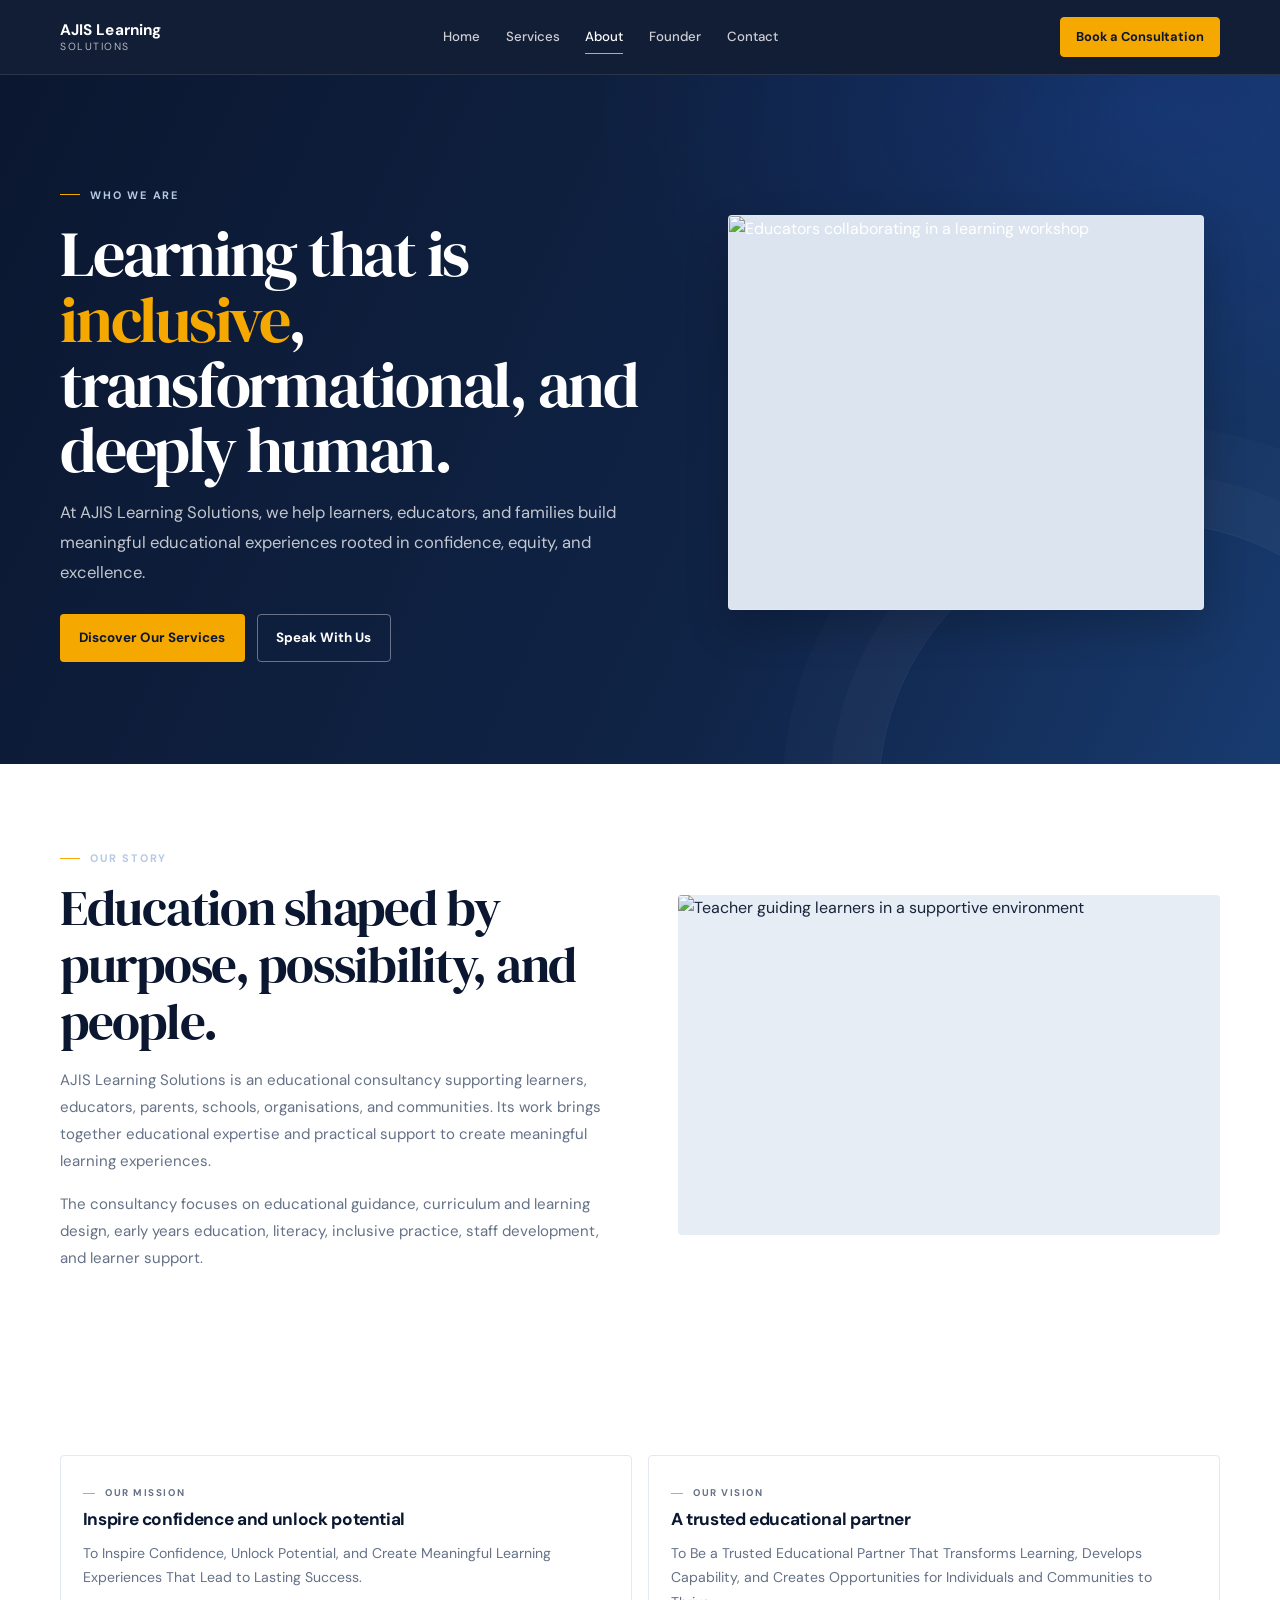
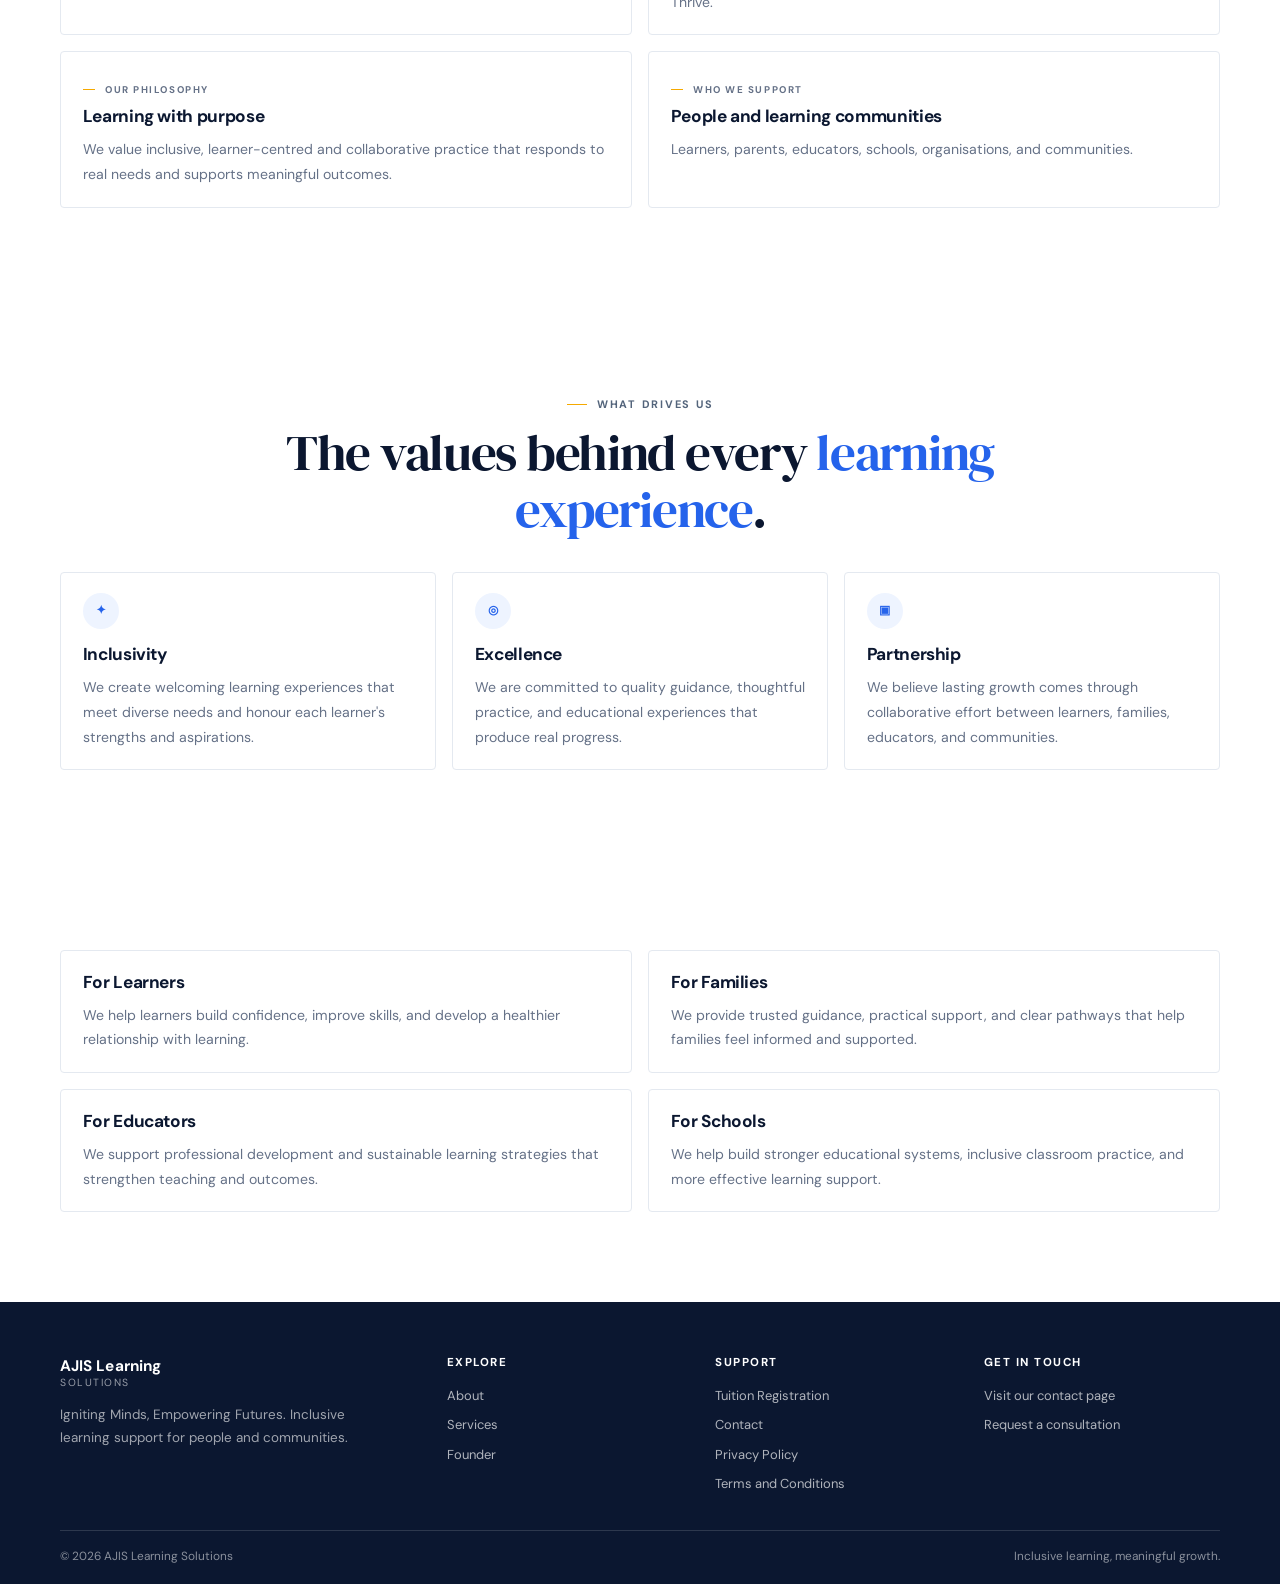
==== about.html @ cdd660d2 "Add redesigned AJIS Learning Solutions website" ====
<!DOCTYPE html>
<html lang="en">
  <head>
    <meta charset="UTF-8" />
    <meta name="viewport" content="width=device-width, initial-scale=1.0" />
    <meta name="description" content="Learn about AJIS Learning Solutions and our mission to empower learners, educators, and communities through inclusive education." />
    <title>About | AJIS Learning Solutions</title>
    <link rel="preconnect" href="https://fonts.googleapis.com" />
    <link rel="preconnect" href="https://fonts.gstatic.com" crossorigin />
    <link href="https://fonts.googleapis.com/css2?family=DM+Sans:wght@400;500;600;700;800&family=DM+Serif+Display&display=swap" rel="stylesheet" />
    <link rel="stylesheet" href="styles.css" />
  </head>
  <body class="about-page">
    <a class="skip-link" href="#main-content">Skip to content</a>
    <header class="site-header">
      <div class="container navbar">
        <a href="index.html" class="brand" aria-label="AJIS Learning Solutions home">
          <span class="brand-text">
            <strong>AJIS Learning</strong>
            <span>Solutions</span>
          </span>
        </a>

        <nav class="main-nav" aria-label="Main navigation">
          <a href="index.html">Home</a>
          <a href="services.html">Services</a>
          <a href="about.html">About</a>
          <a href="founder.html">Founder</a>
          <a href="contact.html">Contact</a>
        </nav>

        <a class="nav-cta" href="index.html#consultation">Book a Consultation</a>
        <button class="nav-toggle" aria-label="Toggle navigation" aria-expanded="false">☰</button>
      </div>
    </header>

    <main class="page-shell" id="main-content">
      <section class="page-hero">
        <div class="container">
          <div class="hero-content reveal">
            <span class="eyebrow">Who we are</span>
            <h1>Learning that is <span class="highlight">inclusive</span>, transformational, and deeply human.</h1>
            <p class="hero-copy">
              At AJIS Learning Solutions, we help learners, educators, and families build meaningful educational experiences rooted in confidence, equity, and excellence.
            </p>
            <div class="btn-row">
              <a href="services.html" class="btn btn-primary">Discover Our Services</a>
              <a href="contact.html" class="btn btn-secondary">Speak With Us</a>
            </div>
          </div>

          <div class="hero-visual reveal" aria-label="AJIS Learning Solutions about image">
            <div class="hero-card large">
              <img src="https://images.unsplash.com/photo-1522202176988-66273c2fd55f?auto=format&fit=crop&w=1000&q=80" alt="Educators collaborating in a learning workshop" />
            </div>
            <div class="hero-card small-top">
              <img src="https://images.unsplash.com/photo-1544717305-2782549b5136?auto=format&fit=crop&w=700&q=80" alt="Learner reading and learning" />
            </div>
            <div class="hero-card small-bottom">
              <img src="https://images.unsplash.com/photo-1513258496099-48168024aec0?auto=format&fit=crop&w=700&q=80" alt="Teacher supporting a student" />
            </div>
          </div>
        </div>
      </section>

      <section class="content-section">
        <div class="container grid-2 reveal">
          <div class="section-text">
            <span class="eyebrow">Our story</span>
            <h2>Education shaped by purpose, possibility, and people.</h2>
            <p>
              AJIS Learning Solutions is an educational consultancy supporting learners, educators, parents, schools, organisations, and communities. Its work brings together educational expertise and practical support to create meaningful learning experiences.
            </p>
            <p>
              The consultancy focuses on educational guidance, curriculum and learning design, early years education, literacy, inclusive practice, staff development, and learner support.
            </p>
          </div>

          <div class="image-panel">
            <img src="https://images.unsplash.com/photo-1503676260728-1c00da094a0b?auto=format&fit=crop&w=1200&q=80" alt="Teacher guiding learners in a supportive environment" />
          </div>
        </div>
      </section>

      <section>
        <div class="container">
          <div class="two-column-grid reveal">
            <article class="info-card">
              <span class="eyebrow">Our mission</span>
              <h3>Inspire confidence and unlock potential</h3>
              <p>To Inspire Confidence, Unlock Potential, and Create Meaningful Learning Experiences That Lead to Lasting Success.</p>
            </article>
            <article class="info-card">
              <span class="eyebrow">Our vision</span>
              <h3>A trusted educational partner</h3>
              <p>To Be a Trusted Educational Partner That Transforms Learning, Develops Capability, and Creates Opportunities for Individuals and Communities to Thrive.</p>
            </article>
            <article class="info-card">
              <span class="eyebrow">Our philosophy</span>
              <h3>Learning with purpose</h3>
              <p>We value inclusive, learner-centred and collaborative practice that responds to real needs and supports meaningful outcomes.</p>
            </article>
            <article class="info-card">
              <span class="eyebrow">Who we support</span>
              <h3>People and learning communities</h3>
              <p>Learners, parents, educators, schools, organisations, and communities.</p>
            </article>
          </div>
        </div>
      </section>

      <section>
        <div class="container">
          <div class="section-heading reveal">
            <span class="eyebrow">What drives us</span>
            <h2>The values behind every <span class="highlight">learning experience</span>.</h2>
          </div>

          <div class="feature-grid reveal">
            <article class="feature-card">
              <div class="feature-icon">✦</div>
              <h3>Inclusivity</h3>
              <p>We create welcoming learning experiences that meet diverse needs and honour each learner's strengths and aspirations.</p>
            </article>
            <article class="feature-card">
              <div class="feature-icon">◎</div>
              <h3>Excellence</h3>
              <p>We are committed to quality guidance, thoughtful practice, and educational experiences that produce real progress.</p>
            </article>
            <article class="feature-card">
              <div class="feature-icon">▣</div>
              <h3>Partnership</h3>
              <p>We believe lasting growth comes through collaborative effort between learners, families, educators, and communities.</p>
            </article>
          </div>
        </div>
      </section>

      <section>
        <div class="container">
          <div class="two-column-grid reveal">
            <article class="info-card">
              <h3>For Learners</h3>
              <p>We help learners build confidence, improve skills, and develop a healthier relationship with learning.</p>
            </article>
            <article class="info-card">
              <h3>For Families</h3>
              <p>We provide trusted guidance, practical support, and clear pathways that help families feel informed and supported.</p>
            </article>
            <article class="info-card">
              <h3>For Educators</h3>
              <p>We support professional development and sustainable learning strategies that strengthen teaching and outcomes.</p>
            </article>
            <article class="info-card">
              <h3>For Schools</h3>
              <p>We help build stronger educational systems, inclusive classroom practice, and more effective learning support.</p>
            </article>
          </div>
        </div>
      </section>
    </main>

    <footer class="site-footer">
      <div class="container">
        <div class="footer-grid">
          <div>
            <div class="brand footer-brand" aria-label="AJIS Learning Solutions brand">
              <span class="brand-text">
                <strong>AJIS Learning</strong>
                <span>Solutions</span>
              </span>
            </div>
            <p class="footer-description">Igniting Minds, Empowering Futures. Inclusive learning support for people and communities.</p>
          </div>
          <div>
            <h4>Explore</h4>
            <ul>
              <li><a href="about.html">About</a></li>
              <li><a href="services.html">Services</a></li>
              <li><a href="founder.html">Founder</a></li>
            </ul>
          </div>
          <div>
            <h4>Support</h4>
            <ul>
              <li><a href="tuition-registration.html">Tuition Registration</a></li>
              <li><a href="contact.html">Contact</a></li>
              <li><a href="privacy.html">Privacy Policy</a></li>
              <li><a href="terms.html">Terms and Conditions</a></li>
            </ul>
          </div>
          <div><h4>Get in Touch</h4><ul><li><a href="contact.html">Visit our contact page</a></li><li><a href="index.html#consultation">Request a consultation</a></li></ul></div>
        </div>
        <div class="footer-meta">
          <span>© <span id="current-year"></span> AJIS Learning Solutions</span>
          <span>Inclusive learning, meaningful growth.</span>
        </div>
      </div>
    </footer>

    <script src="script.js"></script>
  </body>
</html>
---- styles.css ----
:root {
  color-scheme: light;
  --navy: #0b1730;
  --navy-soft: #14294b;
  --blue: #2563eb;
  --gold: #f5a900;
  --paper: #ffffff;
  --mist: #f5f7fa;
  --pale-blue: #eef4ff;
  --ink: #17243a;
  --muted: #657187;
  --line: #e4e9f0;
  --container: 1160px;
  --gutter: clamp(1.25rem, 4vw, 2.5rem);
  --body-font: "DM Sans", "Segoe UI", sans-serif;
  --display-font: "DM Serif Display", Georgia, serif;
  --shadow: 0 22px 60px rgba(4, 17, 40, 0.16);
}

* {
  box-sizing: border-box;
}

html {
  scroll-behavior: smooth;
  scroll-padding-top: 5.5rem;
}

body {
  min-width: 320px;
  margin: 0;
  color: var(--ink);
  background: var(--paper);
  font-family: var(--body-font);
  font-size: 16px;
  line-height: 1.65;
  -webkit-font-smoothing: antialiased;
  overflow-x: hidden;
}

body,
button,
input,
select,
textarea {
  font-family: var(--body-font);
}

img {
  display: block;
  max-width: 100%;
}

a {
  color: inherit;
  text-decoration: none;
}

button,
input,
select,
textarea {
  font: inherit;
}

button {
  color: inherit;
}

.container {
  width: min(var(--container), calc(100% - var(--gutter) * 2));
  margin-inline: auto;
}

.skip-link {
  position: fixed;
  z-index: 100;
  top: 0.75rem;
  left: 0.75rem;
  padding: 0.7rem 1rem;
  transform: translateY(-160%);
  border-radius: 0.35rem;
  background: var(--gold);
  color: var(--navy);
  font-weight: 700;
}

.skip-link:focus {
  transform: translateY(0);
}

.site-header {
  position: sticky;
  z-index: 30;
  top: 0;
  border-bottom: 1px solid rgba(255, 255, 255, 0.1);
  background: rgba(11, 23, 48, 0.97);
  color: var(--paper);
  backdrop-filter: blur(14px);
}

.navbar {
  display: flex;
  min-height: 74px;
  align-items: center;
  justify-content: space-between;
  gap: 1.5rem;
}

.brand {
  display: inline-flex;
  min-width: max-content;
  align-items: center;
  color: var(--paper);
}

.brand-text {
  display: grid;
  gap: 0.12rem;
  line-height: 1.1;
}

.brand-text strong {
  font-size: 0.96rem;
  font-weight: 700;
  letter-spacing: 0.005em;
}

.brand-text span {
  color: rgba(255, 255, 255, 0.68);
  font-size: 0.65rem;
  letter-spacing: 0.15em;
  text-transform: uppercase;
}

.main-nav {
  display: flex;
  align-items: center;
  gap: clamp(1rem, 2vw, 1.8rem);
}

.main-nav a {
  position: relative;
  padding-block: 0.55rem;
  color: rgba(255, 255, 255, 0.79);
  font-size: 0.83rem;
  font-weight: 500;
  white-space: nowrap;
  transition: color 160ms ease;
}

.main-nav a::after {
  position: absolute;
  right: 0;
  bottom: 0.15rem;
  left: 0;
  height: 1px;
  transform: scaleX(0);
  transform-origin: left;
  background: var(--gold);
  content: "";
  transition: transform 160ms ease;
}

.main-nav a:hover,
.main-nav a:focus-visible,
.main-nav a[aria-current="page"] {
  color: var(--paper);
}

.main-nav a:hover::after,
.main-nav a:focus-visible::after,
.main-nav a[aria-current="page"]::after {
  transform: scaleX(1);
}

.nav-cta {
  display: inline-flex;
  min-height: 40px;
  align-items: center;
  justify-content: center;
  padding: 0.55rem 0.95rem;
  border: 1px solid var(--gold);
  border-radius: 4px;
  background: var(--gold);
  color: var(--navy);
  font-size: 0.8rem;
  font-weight: 700;
  white-space: nowrap;
  transition: background 160ms ease, color 160ms ease;
}

.nav-cta:hover {
  background: transparent;
  color: var(--gold);
}

.nav-toggle {
  display: none;
  width: 42px;
  height: 42px;
  align-items: center;
  justify-content: center;
  border: 1px solid rgba(255, 255, 255, 0.26);
  border-radius: 4px;
  background: transparent;
  color: var(--paper);
  cursor: pointer;
  font-size: 1.35rem;
}

.page-shell {
  position: relative;
}

.page-hero {
  position: relative;
  overflow: hidden;
  padding: clamp(4rem, 8vw, 7rem) 0;
  background:
    radial-gradient(ellipse at calc(90% + var(--scroll-drift-x, 0px)) 5%, rgba(37, 99, 235, 0.2), transparent 34%),
    linear-gradient(115deg, var(--navy) 0%, #102447 62%, #183b70 100%);
  color: var(--paper);
}

.page-hero::after {
  position: absolute;
  right: -9rem;
  bottom: -19rem;
  width: 34rem;
  height: 34rem;
  border: 1px solid rgba(255, 255, 255, 0.07);
  border-radius: 50%;
  box-shadow: 0 0 0 3rem rgba(255, 255, 255, 0.018), 0 0 0 6rem rgba(255, 255, 255, 0.014);
  content: "";
  pointer-events: none;
}

.page-hero .container {
  position: relative;
  z-index: 1;
  display: grid;
  grid-template-columns: minmax(0, 1fr) minmax(0, 0.85fr);
  align-items: center;
  gap: clamp(2.5rem, 7vw, 6rem);
}

.hero-visual {
  position: relative;
  min-height: clamp(280px, 34vw, 410px);
}

.hero-card {
  position: absolute;
  inset: 0;
  overflow: hidden;
  border: 1px solid rgba(255, 255, 255, 0.14);
  border-radius: 4px;
  background: #dce4ef;
  box-shadow: 0 18px 44px rgba(0, 0, 0, 0.2);
}

.hero-card.large {
  inset: 0 1rem 0.9rem 0;
}

.hero-card.small-top,
.hero-card.small-bottom {
  display: none;
}

.hero-card img {
  width: 100%;
  height: 100%;
  object-fit: cover;
}

.eyebrow {
  display: inline-flex;
  align-items: center;
  gap: 0.65rem;
  color: #b7c8e3;
  font-size: 0.68rem;
  font-weight: 700;
  letter-spacing: 0.16em;
  line-height: 1.5;
  text-transform: uppercase;
}

.eyebrow::before {
  width: 20px;
  height: 1px;
  background: var(--gold);
  content: "";
}

.hero-content h1,
.page-hero h1 {
  max-width: 710px;
  margin: 1.1rem 0 1rem;
  font-family: var(--display-font);
  font-size: clamp(3rem, 5vw, 5rem);
  font-weight: 400;
  letter-spacing: -0.035em;
  line-height: 1.02;
}

.hero-content h1 .highlight,
.page-hero h1 .highlight {
  color: var(--gold);
}

.hero-copy {
  max-width: 570px;
  margin: 0;
  color: rgba(255, 255, 255, 0.75);
  font-size: clamp(0.96rem, 1.3vw, 1.08rem);
  line-height: 1.8;
}

.btn-row {
  display: flex;
  flex-wrap: wrap;
  align-items: center;
  gap: 0.75rem;
  margin-top: 1.6rem;
}

.btn {
  display: inline-flex;
  min-height: 48px;
  align-items: center;
  justify-content: center;
  gap: 0.5rem;
  padding: 0.72rem 1.15rem;
  border: 1px solid transparent;
  border-radius: 4px;
  cursor: pointer;
  font-size: 0.84rem;
  font-weight: 700;
  transition: transform 160ms ease, background 160ms ease, border-color 160ms ease;
}

.btn:hover {
  transform: translateY(-2px);
}

.btn-primary {
  background: var(--gold);
  color: var(--navy);
}

.btn-primary:hover {
  background: #ffc43c;
}

.btn-secondary {
  border-color: rgba(255, 255, 255, 0.38);
  background: transparent;
  color: var(--paper);
}

.btn-secondary:hover {
  border-color: var(--paper);
  background: rgba(255, 255, 255, 0.07);
}

.btn:focus-visible,
.nav-cta:focus-visible,
.nav-toggle:focus-visible,
.main-nav a:focus-visible,
.slider-btn:focus-visible,
.slider-dots button:focus-visible,
.text-link:focus-visible,
.service-link:focus-visible,
.field input:focus-visible,
.field textarea:focus-visible,
.field select:focus-visible {
  outline: 3px solid var(--gold);
  outline-offset: 3px;
}

.hero-benefits {
  display: grid;
  grid-template-columns: repeat(2, minmax(0, 1fr));
  gap: 0.55rem 1rem;
  margin: 1.4rem 0 0;
  padding: 0;
  list-style: none;
  color: rgba(255, 255, 255, 0.88);
  font-size: 0.82rem;
  font-weight: 500;
}

.hero-benefits li {
  display: flex;
  align-items: baseline;
  gap: 0.5rem;
}

.hero-benefits li::before {
  color: var(--gold);
  content: "✓";
  font-weight: 800;
}

.home-hero {
  min-height: 0;
  padding: clamp(3rem, 5.6vw, 5rem) 0;
}

.home-hero .container {
  grid-template-columns: minmax(0, 1.04fr) minmax(0, 0.96fr);
  gap: clamp(2rem, 4.8vw, 4.8rem);
}

.home-hero .hero-content h1 {
  font-family: var(--body-font);
  font-size: clamp(3.1rem, 5vw, 4.85rem);
  font-weight: 800;
  letter-spacing: -0.065em;
  line-height: 1.02;
}

.home-hero .hero-content h1 .highlight {
  color: var(--gold);
}

.home-hero .hero-copy {
  max-width: 540px;
  font-size: 0.98rem;
}

.home-hero .btn-secondary {
  border-color: rgba(255, 255, 255, 0.48);
}

.consultation-card {
  position: relative;
  z-index: 1;
  padding: clamp(1.35rem, 2.3vw, 1.9rem);
  border: 1px solid rgba(255, 255, 255, 0.6);
  border-radius: 8px;
  background: var(--paper);
  color: var(--ink);
  box-shadow: var(--shadow);
  scroll-margin-top: 6rem;
}

.consultation-heading {
  margin-bottom: 1.05rem;
}

.consultation-heading .eyebrow {
  color: #8d650d;
}

.consultation-heading h2 {
  margin: 0.4rem 0 0.25rem;
  color: var(--navy);
  font-size: 1.45rem;
  font-weight: 700;
  letter-spacing: -0.04em;
  line-height: 1.2;
}

.consultation-heading p {
  max-width: 440px;
  margin: 0;
  color: var(--muted);
  font-size: 0.8rem;
  line-height: 1.6;
}

.consultation-form .form-grid {
  gap: 0.7rem 0.8rem;
}

.consultation-form .field {
  gap: 0.25rem;
}

.consultation-form .field label {
  color: #34445c;
  font-size: 0.72rem;
}

.consultation-form .field input,
.consultation-form .field select,
.consultation-form .field textarea {
  min-height: 39px;
  padding: 0.48rem 0.62rem;
  border-radius: 3px;
  background: #fafbfd;
  font-size: 0.79rem;
}

.consultation-form .field textarea {
  min-height: 58px;
}

.consultation-submit {
  width: 100%;
  margin-top: 0.8rem;
}

.form-grid {
  display: grid;
  grid-template-columns: repeat(2, minmax(0, 1fr));
  gap: 0.9rem;
}

.field {
  display: grid;
  min-width: 0;
  gap: 0.4rem;
}

.field.full {
  grid-column: 1 / -1;
}

.field label {
  color: var(--navy);
  font-size: 0.82rem;
  font-weight: 600;
}

.field input,
.field textarea,
.field select {
  width: 100%;
  min-height: 44px;
  border: 1px solid #dce3ed;
  border-radius: 4px;
  background: #fbfcfe;
  color: var(--ink);
  font-size: 0.9rem;
}

.field input,
.field select {
  padding: 0.65rem 0.75rem;
}

.field textarea {
  min-height: 130px;
  padding: 0.7rem 0.75rem;
  resize: vertical;
}

.field input:focus,
.field textarea:focus,
.field select:focus {
  border-color: #7b9ac9;
  outline: 3px solid rgba(37, 99, 235, 0.1);
}

.form-note,
.form-feedback {
  margin: 0.7rem 0 0;
  font-size: 0.77rem;
  line-height: 1.5;
}

.form-note {
  color: var(--muted);
}

.form-feedback {
  padding: 0.7rem;
  border: 1px solid #e8bbb5;
  border-radius: 4px;
  background: #fff5f3;
  color: #8c2f20;
}

.form-feedback[hidden] {
  display: none;
}

.form-feedback[data-state="success"] {
  border-color: #a7ceb2;
  background: #f0faf3;
  color: #1d6035;
}

.form-feedback[data-state="pending"] {
  border-color: #b4c8e2;
  background: #f2f7ff;
  color: #294d7b;
}

form button:disabled {
  cursor: wait;
  opacity: 0.65;
}

.benefits-strip {
  padding: 1.55rem 0 1.35rem;
  border-bottom: 1px solid var(--line);
  background: var(--paper);
}

.benefits-strip .container > p {
  max-width: 780px;
  margin: 0 auto 1.15rem;
  color: #526075;
  font-size: 0.84rem;
  text-align: center;
}

.benefits-list {
  display: grid;
  grid-template-columns: repeat(4, minmax(0, 1fr));
  gap: 0.8rem;
}

.benefits-list span {
  display: flex;
  align-items: center;
  justify-content: center;
  gap: 0.5rem;
  color: var(--navy);
  font-size: 0.78rem;
  font-weight: 600;
  text-align: center;
}

.benefits-list span::before {
  width: 7px;
  height: 7px;
  flex: 0 0 auto;
  border-radius: 50%;
  background: var(--gold);
  content: "";
}

section {
  position: relative;
  padding: clamp(3.8rem, 7vw, 6.2rem) 0;
}

.home-hero + .benefits-strip + .hero-section {
  background: var(--mist);
}

.section-heading {
  max-width: 730px;
  margin: 0 auto 2.1rem;
  text-align: center;
}

.section-heading .eyebrow {
  margin-bottom: 0.7rem;
  color: #53647b;
}

.section-heading h2,
.grid-2 .section-text h2 {
  margin: 0;
  color: var(--navy);
  font-family: var(--display-font);
  font-size: clamp(2.2rem, 4vw, 3.35rem);
  font-weight: 400;
  letter-spacing: -0.025em;
  line-height: 1.12;
}

.section-heading h2 .highlight,
.grid-2 .section-text h2 .highlight {
  color: var(--blue);
}

.section-heading p {
  max-width: 630px;
  margin: 0.85rem auto 0;
  color: var(--muted);
  font-size: 0.94rem;
  line-height: 1.8;
}

.section-action {
  display: flex;
  justify-content: center;
  margin-top: 1.45rem;
}

.text-link,
.service-link {
  display: inline-flex;
  align-items: center;
  gap: 0.45rem;
  color: var(--blue);
  font-size: 0.86rem;
  font-weight: 700;
}

.text-link span,
.service-link span {
  transition: transform 160ms ease;
}

.text-link:hover span,
.service-link:hover span {
  transform: translateX(4px);
}

.services-wrap {
  background: var(--paper);
}

.homepage-services {
  display: grid;
  grid-template-columns: repeat(3, minmax(0, 1fr));
  gap: 1.35rem;
}

.service-card {
  padding: 1.35rem 1.4rem 1.5rem;
  border: 0;
  border-top: 1px solid #c8d2df;
  border-radius: 0;
  background: transparent;
  box-shadow: none;
  transition: border-color 180ms ease;
}

.service-card:hover {
  transform: none;
  border-color: var(--blue);
  box-shadow: none;
}

.service-number {
  display: block;
  margin-bottom: 0.8rem;
  color: #8d650d;
  font-size: 0.68rem;
  font-weight: 700;
  letter-spacing: 0.12em;
}

.service-card h3,
.feature-card h3,
.info-card h3,
.process-card h3,
.story-card h3,
.contact-card h3 {
  margin: 0 0 0.55rem;
  color: var(--navy);
  font-size: 1.08rem;
  font-weight: 700;
  letter-spacing: -0.02em;
  line-height: 1.35;
}

.service-card p,
.feature-card p,
.info-card p,
.process-card p,
.story-card p,
.contact-card p {
  margin: 0;
  color: var(--muted);
  font-size: 0.88rem;
  line-height: 1.75;
}

.service-card ul {
  display: grid;
  gap: 0.5rem;
  margin: 1rem 0 0;
  padding: 0;
  color: #43516a;
  font-size: 0.86rem;
  list-style: none;
}

.service-card li {
  position: relative;
  padding-left: 1rem;
}

.service-card li::before {
  position: absolute;
  top: 0.62em;
  left: 0;
  width: 5px;
  height: 5px;
  border-radius: 50%;
  background: var(--gold);
  content: "";
}

.service-link {
  margin-top: 1rem;
  font-size: 0.78rem;
}

.image-slider-wrap {
  background: var(--mist);
}

.slider-shell {
  position: relative;
  overflow: hidden;
  border-radius: 5px;
  background: #dce4ef;
  box-shadow: 0 16px 42px rgba(11, 23, 48, 0.1);
}

.slider {
  position: relative;
  min-height: clamp(330px, 45vw, 520px);
  isolation: isolate;
}

.slide {
  position: absolute;
  z-index: 0;
  inset: 0;
  visibility: hidden;
  opacity: 0;
  pointer-events: none;
  transition: opacity 550ms ease, visibility 0s linear 550ms;
}

.slide.active {
  z-index: 1;
  visibility: visible;
  opacity: 1;
  pointer-events: auto;
  transition: opacity 550ms ease;
}

.slide img {
  width: 100%;
  height: 100%;
  object-fit: cover;
  object-position: center 42%;
}

.slide-overlay {
  position: absolute;
  inset: 0;
  background: linear-gradient(90deg, rgba(11, 23, 48, 0.78), rgba(11, 23, 48, 0.27) 58%, rgba(11, 23, 48, 0.04));
}

.slide-content {
  position: absolute;
  z-index: 2;
  bottom: clamp(1.5rem, 5vw, 3.3rem);
  left: clamp(1.4rem, 5vw, 3.5rem);
  max-width: 570px;
  color: var(--paper);
}

.slide-content h3 {
  margin: 0 0 0.55rem;
  font-family: var(--display-font);
  font-size: clamp(1.8rem, 3.8vw, 3.1rem);
  font-weight: 400;
  line-height: 1.1;
}

.slide-content p {
  max-width: 470px;
  margin: 0;
  color: rgba(255, 255, 255, 0.83);
  font-size: 0.9rem;
  line-height: 1.7;
}

.slider-controls {
  position: absolute;
  z-index: 4;
  right: 1rem;
  bottom: 1rem;
  display: flex;
  gap: 0.45rem;
}

.slider-btn {
  display: grid;
  width: 40px;
  height: 40px;
  place-items: center;
  border: 1px solid rgba(255, 255, 255, 0.4);
  border-radius: 3px;
  background: rgba(11, 23, 48, 0.78);
  color: var(--paper);
  cursor: pointer;
  transition: background 160ms ease;
}

.slider-btn:hover {
  background: var(--blue);
}

.slider-dots {
  display: flex;
  justify-content: center;
  gap: 0.45rem;
  padding-top: 1.15rem;
}

.slider-dots button {
  width: 8px;
  height: 8px;
  padding: 0;
  border: 0;
  border-radius: 99px;
  background: #bdc7d4;
  cursor: pointer;
  transition: width 180ms ease, background 180ms ease;
}

.slider-dots button.active {
  width: 24px;
  background: var(--blue);
}

.approach-section {
  background: var(--paper);
}

.approach-copy {
  max-width: 780px;
  margin: 0 auto;
  color: #53627a;
  font-family: var(--display-font);
  font-size: clamp(1.45rem, 2.7vw, 2.15rem);
  line-height: 1.55;
  text-align: center;
}

.cta-panel {
  display: flex;
  align-items: center;
  justify-content: space-between;
  gap: 2rem;
  padding: clamp(1.6rem, 4vw, 2.8rem);
  border-radius: 5px;
  background: linear-gradient(115deg, var(--navy), var(--navy-soft));
  color: var(--paper);
}

.cta-panel h3 {
  margin: 0 0 0.4rem;
  font-family: var(--display-font);
  font-size: clamp(1.7rem, 3vw, 2.4rem);
  font-weight: 400;
  line-height: 1.2;
}

.cta-panel p {
  margin: 0;
  color: rgba(255, 255, 255, 0.73);
  font-size: 0.9rem;
}

.content-section {
  padding: clamp(3rem, 6vw, 5rem) 0;
}

.grid-2,
.story-grid,
.contact-grid {
  display: grid;
  grid-template-columns: repeat(2, minmax(0, 1fr));
  align-items: center;
  gap: clamp(2rem, 6vw, 5rem);
}

.grid-2 .section-text h2 {
  margin: 0.7rem 0 1rem;
}

.grid-2 .section-text p {
  margin: 0 0 1rem;
  color: var(--muted);
  font-size: 0.94rem;
  line-height: 1.8;
}

.image-panel img,
.story-visual img {
  width: 100%;
  max-height: 510px;
  min-height: 340px;
  border-radius: 4px;
  background: #e7edf5;
  object-fit: cover;
}

.feature-grid,
.two-column-grid {
  display: grid;
  grid-template-columns: repeat(3, minmax(0, 1fr));
  gap: 1rem;
}

.feature-card,
.info-card {
  padding: 1.25rem 1.35rem;
  border: 1px solid var(--line);
  border-radius: 4px;
  background: var(--paper);
}

.feature-icon {
  display: grid;
  width: 36px;
  height: 36px;
  margin-bottom: 0.9rem;
  place-items: center;
  border-radius: 50%;
  background: var(--pale-blue);
  color: var(--blue);
  font-size: 0.72rem;
  font-weight: 700;
}

.two-column-grid {
  grid-template-columns: repeat(2, minmax(0, 1fr));
}

.info-card .eyebrow {
  margin-bottom: 0.5rem;
  color: #657187;
  font-size: 0.61rem;
}

.info-card .eyebrow::before {
  width: 12px;
}

.contact-grid {
  align-items: start;
}

.contact-card {
  padding: 1.6rem;
  border: 1px solid var(--line);
  border-radius: 4px;
  background: var(--mist);
}

.contact-card .eyebrow {
  margin-bottom: 0.8rem;
  color: #657187;
}

.contact-list {
  display: grid;
  gap: 0.85rem;
  margin: 1.1rem 0 0;
  padding: 0;
  list-style: none;
}

.contact-list li {
  color: var(--muted);
  font-size: 0.9rem;
}

.contact-list strong {
  color: var(--navy);
}

.contact-form {
  padding: clamp(1.25rem, 3vw, 1.8rem);
  border: 1px solid var(--line);
  border-radius: 4px;
  background: var(--paper);
  box-shadow: 0 10px 30px rgba(11, 23, 48, 0.05);
}

.contact-form .section-heading {
  margin: 0 0 1.2rem;
  text-align: left;
}

.form-actions {
  margin-top: 1.2rem;
}

.contact-form .section-heading h2 {
  font-size: 2rem;
}

.contact-form .section-heading p {
  margin-inline: 0;
}

.contact-form .btn-primary {
  border: 0;
}

.services-page .services-grid {
  display: grid;
  grid-template-columns: repeat(2, minmax(0, 1fr));
  align-items: stretch;
  gap: 0 clamp(1.5rem, 4vw, 3rem);
}

.services-page .service-card {
  padding: 1.4rem 0 1.55rem;
  border-top: 1px solid var(--line);
}

.services-page .service-card .service-number {
  color: #8d650d;
}

.services-page .service-card ul {
  gap: 0.35rem;
  margin-top: 0.8rem;
  font-size: 0.8rem;
}

.services-page .service-card .service-link {
  margin-top: 0.8rem;
}

.story-card {
  padding: 1.4rem;
  border: 1px solid var(--line);
  border-radius: 4px;
  background: var(--paper);
}

.list-text {
  display: grid;
  gap: 0.55rem;
  margin: 1rem 0 0;
  padding: 0;
  color: var(--muted);
  font-size: 0.88rem;
  list-style: none;
}

.list-text li::before {
  margin-right: 0.6rem;
  color: var(--blue);
  content: "—";
}

.site-footer {
  padding: 3.2rem 0 1.1rem;
  background: var(--navy);
  color: rgba(255, 255, 255, 0.68);
}

.footer-grid {
  display: grid;
  grid-template-columns: 1.5fr 1fr 1fr 1fr;
  gap: 2rem;
  padding-bottom: 2.2rem;
}

.footer-brand {
  color: var(--paper);
}

.footer-brand .brand-text span {
  color: rgba(255, 255, 255, 0.58);
}

.footer-grid p {
  max-width: 300px;
  color: rgba(255, 255, 255, 0.61);
  font-size: 0.84rem;
  line-height: 1.7;
}

.footer-grid .footer-description {
  margin: 1rem 0 0;
  max-width: 310px;
}

.footer-grid h4 {
  margin: 0 0 0.8rem;
  color: var(--paper);
  font-size: 0.72rem;
  font-weight: 700;
  letter-spacing: 0.13em;
  text-transform: uppercase;
}

.footer-grid ul {
  display: grid;
  gap: 0.5rem;
  margin: 0;
  padding: 0;
  font-size: 0.81rem;
  list-style: none;
}

.footer-grid a:hover,
.footer-grid a:focus-visible {
  color: var(--gold);
}

.footer-meta {
  display: flex;
  flex-wrap: wrap;
  justify-content: space-between;
  gap: 0.75rem;
  padding-top: 1rem;
  border-top: 1px solid rgba(255, 255, 255, 0.14);
  color: rgba(255, 255, 255, 0.52);
  font-size: 0.74rem;
}

.legal-content {
  max-width: 800px;
}

.legal-content h2 {
  margin: 2rem 0 0.45rem;
  color: var(--navy);
  font-family: var(--display-font);
  font-size: 1.8rem;
  font-weight: 400;
}

.legal-content h2:first-child {
  margin-top: 0;
}

.legal-content p {
  color: var(--muted);
  font-size: 0.93rem;
  line-height: 1.8;
}

.founder-focus-card {
  padding: clamp(1.5rem, 3vw, 2.2rem);
  border: 1px solid rgba(255, 255, 255, 0.15);
  border-radius: 4px;
  background: rgba(255, 255, 255, 0.055);
}

.founder-focus-card .eyebrow {
  color: #b7c8e3;
}

.founder-focus-card ul {
  display: grid;
  gap: 0.7rem;
  margin: 0.9rem 0 0;
  padding: 0;
  color: rgba(255, 255, 255, 0.88);
  font-size: 0.88rem;
  list-style: none;
}

.founder-focus-card li::before {
  margin-right: 0.55rem;
  color: var(--gold);
  content: "—";
}

.js-enabled .reveal {
  opacity: 0;
  transform: translateY(16px);
  transition: opacity 500ms ease, transform 500ms ease;
}

.js-enabled .reveal.visible {
  opacity: 1;
  transform: none;
}

@media (max-width: 1000px) {
  .navbar {
    gap: 1rem;
  }

  .main-nav {
    gap: 1rem;
  }

  .main-nav a {
    font-size: 0.78rem;
  }

  .nav-cta {
    font-size: 0.74rem;
  }

  .footer-grid {
    grid-template-columns: 1.3fr 1fr 1fr;
  }
}

@media (max-width: 820px) {
  .navbar {
    min-height: 68px;
  }

  .nav-toggle {
    display: inline-flex;
    margin-left: auto;
  }

  .main-nav {
    position: absolute;
    top: calc(100% + 0.4rem);
    right: var(--gutter);
    left: var(--gutter);
    display: flex;
    visibility: hidden;
    align-items: stretch;
    flex-direction: column;
    gap: 0.15rem;
    padding: 0.65rem;
    transform: translateY(-6px);
    border: 1px solid rgba(255, 255, 255, 0.12);
    border-radius: 4px;
    background: #0b1730;
    box-shadow: 0 16px 36px rgba(3, 12, 29, 0.24);
    opacity: 0;
    pointer-events: none;
    transition: opacity 160ms ease, transform 160ms ease, visibility 160ms ease;
  }

  .main-nav.open {
    visibility: visible;
    transform: translateY(0);
    opacity: 1;
    pointer-events: auto;
  }

  .main-nav a {
    padding: 0.7rem 0.75rem;
    border-radius: 3px;
    font-size: 0.87rem;
  }

  .main-nav a::after {
    display: none;
  }

  .main-nav a[aria-current="page"],
  .main-nav a:hover {
    background: rgba(255, 255, 255, 0.08);
  }

  .nav-cta {
    min-height: 38px;
    margin-left: auto;
  }

  .page-hero .container {
    grid-template-columns: minmax(0, 1fr) minmax(0, 0.9fr);
    gap: 1.5rem;
  }

  .home-hero .container {
    max-width: 760px;
    grid-template-columns: 1fr;
    gap: 1.8rem;
  }

  .home-hero .hero-content h1 {
    font-size: clamp(2.8rem, 6vw, 4rem);
  }

  .hero-benefits {
    grid-template-columns: 1fr;
    gap: 0.4rem;
  }

  .services-page .services-grid {
    gap: 0 1.5rem;
  }

  .approach-copy {
    max-width: 650px;
  }
}

@media (max-width: 640px) {
  .container {
    width: calc(100% - 2rem);
  }

  .nav-cta {
    display: none;
  }

  .page-hero {
    padding: 3.7rem 0;
  }

  .home-hero {
    padding: 2.8rem 0 3rem;
  }

  .home-hero .container,
  .page-hero .container,
  .grid-2,
  .story-grid,
  .contact-grid {
    grid-template-columns: 1fr;
    gap: 1.8rem;
  }

  .home-hero .hero-content h1 {
    margin-top: 0.8rem;
    font-size: clamp(2.8rem, 12vw, 4.2rem);
  }

  .home-hero .hero-content .btn-row {
    align-items: stretch;
  }

  .home-hero .hero-content .btn {
    flex: 1 1 100%;
  }

  .consultation-card {
    padding: 1.2rem;
  }

  .consultation-form .form-grid,
  .form-grid {
    grid-template-columns: 1fr;
  }

  .consultation-form .field.full,
  .field.full {
    grid-column: auto;
  }

  .benefits-strip {
    padding: 1.2rem 0;
  }

  .benefits-strip .container > p {
    margin-bottom: 0.8rem;
    font-size: 0.77rem;
  }

  .benefits-list {
    grid-template-columns: repeat(2, minmax(0, 1fr));
    gap: 0.7rem 0.35rem;
  }

  .benefits-list span {
    justify-content: flex-start;
    font-size: 0.72rem;
    text-align: left;
  }

  section {
    padding: 3.5rem 0;
  }

  .section-heading {
    margin-bottom: 1.6rem;
  }

  .section-heading h2,
  .grid-2 .section-text h2 {
    font-size: clamp(2rem, 8vw, 2.8rem);
  }

  .homepage-services,
  .services-page .services-grid,
  .feature-grid,
  .two-column-grid {
    grid-template-columns: 1fr;
  }

  .homepage-services {
    gap: 0.45rem;
  }

  .service-card {
    padding: 1rem 0 1.15rem;
  }

  .slider {
    min-height: 390px;
  }

  .slide-content {
    right: 1rem;
    bottom: 4.5rem;
    left: 1rem;
  }

  .slide-content h3 {
    font-size: 2rem;
  }

  .slide-content p {
    font-size: 0.8rem;
  }

  .slider-controls {
    right: 0.75rem;
    bottom: 0.75rem;
  }

  .slider-btn {
    width: 36px;
    height: 36px;
  }

  .cta-panel {
    align-items: flex-start;
    flex-direction: column;
    gap: 1.1rem;
  }

  .image-panel img,
  .story-visual img {
    min-height: 260px;
  }

  .footer-grid {
    grid-template-columns: repeat(2, minmax(0, 1fr));
    gap: 1.5rem 1rem;
  }

  .footer-grid > :first-child {
    grid-column: 1 / -1;
  }

  .footer-meta {
    flex-direction: column;
  }
}

@media (max-width: 380px) {
  .home-hero .hero-content h1 {
    font-size: 2.55rem;
  }

  .consultation-heading h2 {
    font-size: 1.3rem;
  }
}

@media (prefers-reduced-motion: reduce) {
  html {
    scroll-behavior: auto;
  }

  *,
  *::before,
  *::after {
    animation-duration: 0.01ms !important;
    animation-iteration-count: 1 !important;
    scroll-behavior: auto !important;
    transition-duration: 0.01ms !important;
  }

  .js-enabled .reveal {
    opacity: 1;
    transform: none;
  }
}
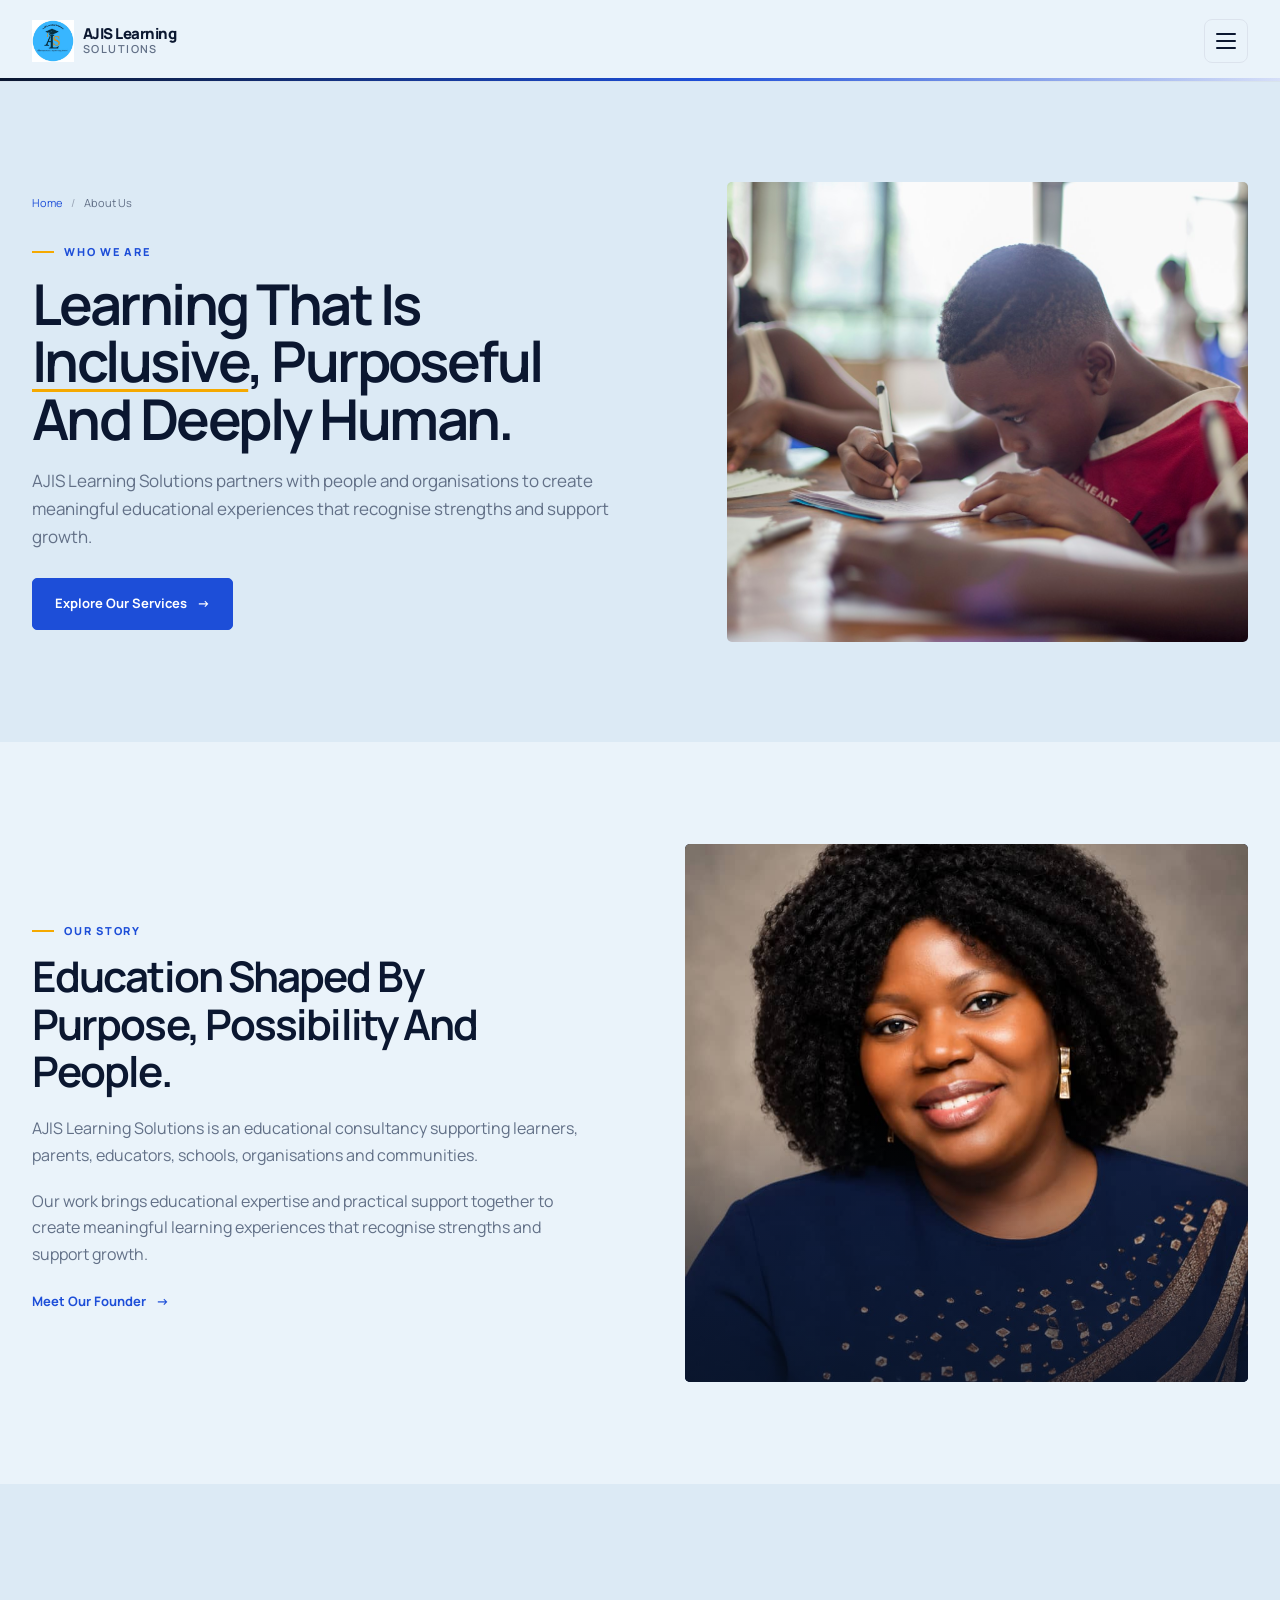
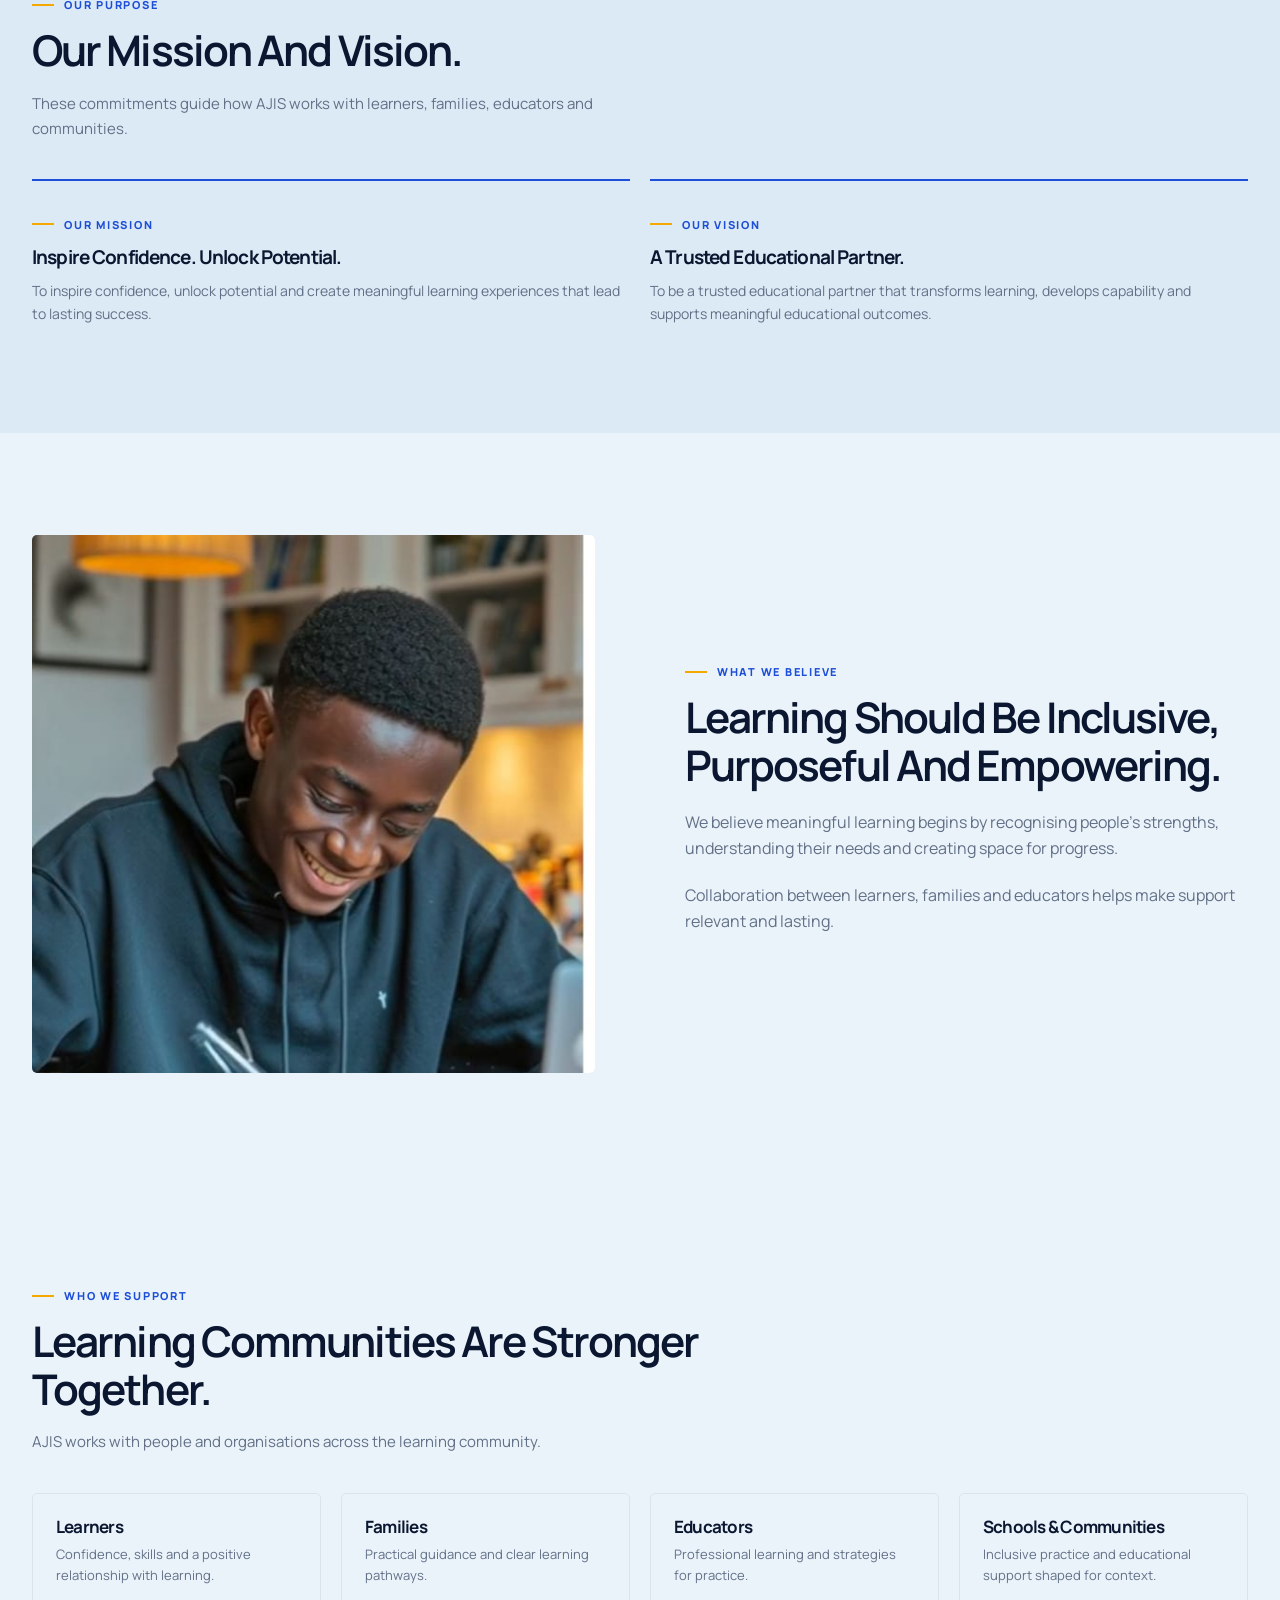
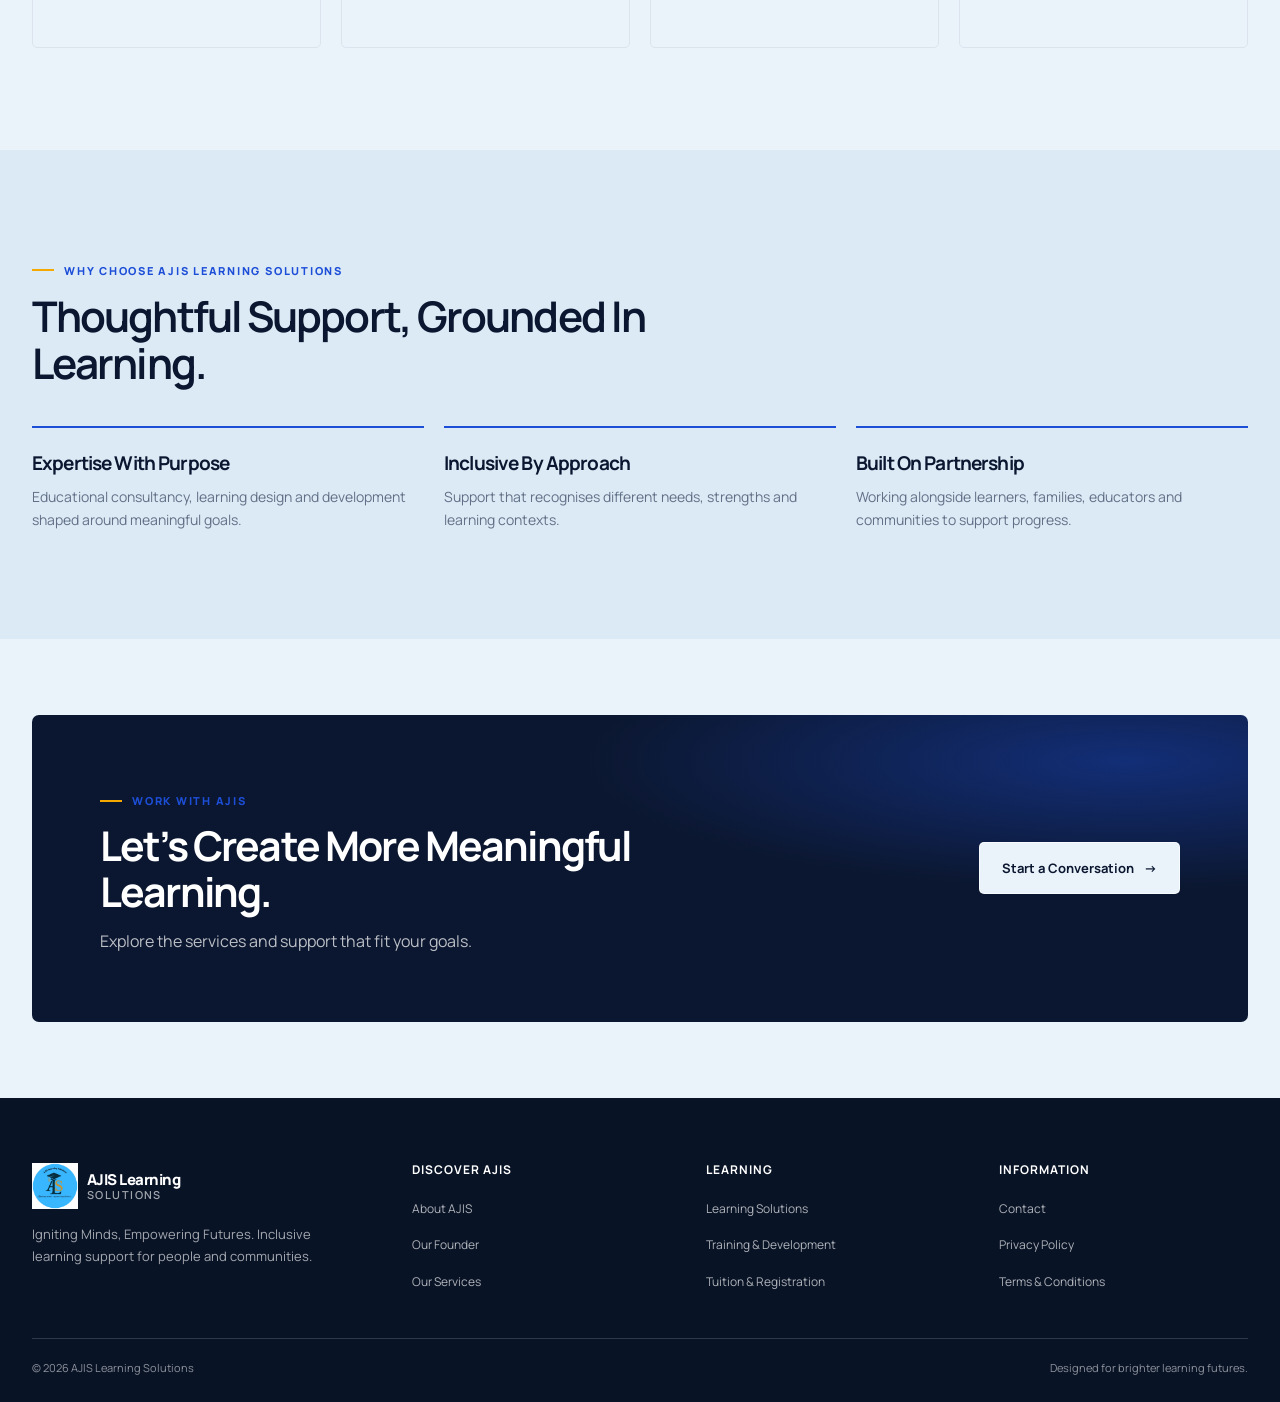
==== commit cbdfba3b: "Publish AJIS Learning Solutions website Co-authored-by: Copilot <223556219+Copilot@users.noreply.git" ====
--- a/about.html
+++ b/about.html
@@ -1,203 +1,115 @@
-<!DOCTYPE html>
-<html lang="en">
+<!doctype html>
+<html lang="en-GB">
   <head>
-    <meta charset="UTF-8" />
-    <meta name="viewport" content="width=device-width, initial-scale=1.0" />
-    <meta name="description" content="Learn about AJIS Learning Solutions and our mission to empower learners, educators, and communities through inclusive education." />
-    <title>About | AJIS Learning Solutions</title>
+    <meta charset="utf-8" />
+    <meta name="viewport" content="width=device-width, initial-scale=1" />
+    <meta name="description" content="Learn about AJIS Learning Solutions, our mission, vision and inclusive approach to education." />
+    <meta name="theme-color" content="#0b1730" />
+    <title>About Us | AJIS Learning Solutions</title>
     <link rel="preconnect" href="https://fonts.googleapis.com" />
     <link rel="preconnect" href="https://fonts.gstatic.com" crossorigin />
-    <link href="https://fonts.googleapis.com/css2?family=DM+Sans:wght@400;500;600;700;800&family=DM+Serif+Display&display=swap" rel="stylesheet" />
-    <link rel="stylesheet" href="styles.css" />
+    <link rel="icon" type="image/jpeg" data-image-key="otherWebsiteImages.logo" />
+    <link rel="stylesheet" href="styles.css?v=photo-refresh-1" />
+    <script src="assets/js/image-config.js?v=photo-refresh-1" defer></script>
+    <script src="script.js?v=photo-refresh-1" defer></script>
   </head>
-  <body class="about-page">
+  <body>
     <a class="skip-link" href="#main-content">Skip to content</a>
     <header class="site-header">
       <div class="container navbar">
-        <a href="index.html" class="brand" aria-label="AJIS Learning Solutions home">
-          <span class="brand-text">
-            <strong>AJIS Learning</strong>
-            <span>Solutions</span>
-          </span>
-        </a>
-
-        <nav class="main-nav" aria-label="Main navigation">
-          <a href="index.html">Home</a>
-          <a href="services.html">Services</a>
-          <a href="about.html">About</a>
-          <a href="founder.html">Founder</a>
-          <a href="contact.html">Contact</a>
+        <button class="nav-toggle" type="button" aria-label="Open navigation menu" aria-expanded="false">
+          <span class="nav-toggle__icon" aria-hidden="true"><span></span><span></span><span></span></span>
+        </button>
+        <a class="brand" href="index.html" aria-label="AJIS Learning Solutions home"><img class="brand-logo" data-image-key="otherWebsiteImages.logo" alt="AJIS Learning Solutions logo" /><span class="brand-name"><strong>AJIS Learning</strong><span>Solutions</span></span></a>
+        <nav class="main-nav" aria-label="Main navigation" hidden>
+          <a href="index.html">Home</a><a href="about.html">About Us</a><a href="services.html">Our Services</a><a href="learning-solutions.html">Learning Solutions</a><a href="training-development.html">Training</a><a href="founder.html">Founder</a><a href="contact.html">Contact</a><a href="tuition-registration.html">Tuition &amp; Registration</a><a class="nav-cta" href="index.html#consultation">Book a Consultation</a>
         </nav>
-
-        <a class="nav-cta" href="index.html#consultation">Book a Consultation</a>
-        <button class="nav-toggle" aria-label="Toggle navigation" aria-expanded="false">☰</button>
       </div>
     </header>
+    <main id="main-content">
+      <section class="page-hero">
+        <div class="container page-hero__layout">
+          <div class="page-hero__copy reveal">
+            <nav class="breadcrumb" aria-label="Breadcrumb"><a href="index.html">Home</a><span aria-hidden="true">/</span><span aria-current="page">About Us</span></nav>
+            <span class="eyebrow">Who We Are</span>
+            <h1>Learning That Is <span class="heading-accent">Inclusive</span>, Purposeful And Deeply Human.</h1>
+            <p>AJIS Learning Solutions partners with people and organisations to create meaningful educational experiences that recognise strengths and support growth.</p>
+            <a class="btn btn-primary" href="services.html">Explore Our Services <span aria-hidden="true">→</span></a>
+          </div>
+          <div class="page-hero__image reveal"><img src="assets/images/website-updates/classroom-learning-unsplash.jpg" data-image-key="about.learningCommunity" alt="Two learners writing together at a shared table" fetchpriority="high" /></div>
+        </div>
+      </section>
 
-    <main class="page-shell" id="main-content">
-      <section class="page-hero">
-        <div class="container">
-          <div class="hero-content reveal">
-            <span class="eyebrow">Who we are</span>
-            <h1>Learning that is <span class="highlight">inclusive</span>, transformational, and deeply human.</h1>
-            <p class="hero-copy">
-              At AJIS Learning Solutions, we help learners, educators, and families build meaningful educational experiences rooted in confidence, equity, and excellence.
-            </p>
-            <div class="btn-row">
-              <a href="services.html" class="btn btn-primary">Discover Our Services</a>
-              <a href="contact.html" class="btn btn-secondary">Speak With Us</a>
-            </div>
+      <section class="section">
+        <div class="container split-layout reveal">
+          <div class="split-copy">
+            <span class="eyebrow">Our Story</span>
+            <h2>Education Shaped By Purpose, Possibility And People.</h2>
+            <p>AJIS Learning Solutions is an educational consultancy supporting learners, parents, educators, schools, organisations and communities.</p>
+            <p>Our work brings educational expertise and practical support together to create meaningful learning experiences that recognise strengths and support growth.</p>
+            <a class="text-link" href="founder.html">Meet Our Founder <span aria-hidden="true">→</span></a>
           </div>
-
-          <div class="hero-visual reveal" aria-label="AJIS Learning Solutions about image">
-            <div class="hero-card large">
-              <img src="https://images.unsplash.com/photo-1522202176988-66273c2fd55f?auto=format&fit=crop&w=1000&q=80" alt="Educators collaborating in a learning workshop" />
-            </div>
-            <div class="hero-card small-top">
-              <img src="https://images.unsplash.com/photo-1544717305-2782549b5136?auto=format&fit=crop&w=700&q=80" alt="Learner reading and learning" />
-            </div>
-            <div class="hero-card small-bottom">
-              <img src="https://images.unsplash.com/photo-1513258496099-48168024aec0?auto=format&fit=crop&w=700&q=80" alt="Teacher supporting a student" />
-            </div>
+          <div class="split-image founder-placeholder founder-image-slot" role="img" aria-label="Itoro-Obong Akie, Founder of AJIS Learning Solutions">
+            <img class="founder-photo" data-image-key="founder.portrait" alt="Itoro-Obong Akie, Founder of AJIS Learning Solutions" loading="lazy" />
+            <span class="founder-placeholder__monogram" aria-hidden="true">IA</span>
           </div>
         </div>
       </section>
 
-      <section class="content-section">
-        <div class="container grid-2 reveal">
-          <div class="section-text">
-            <span class="eyebrow">Our story</span>
-            <h2>Education shaped by purpose, possibility, and people.</h2>
-            <p>
-              AJIS Learning Solutions is an educational consultancy supporting learners, educators, parents, schools, organisations, and communities. Its work brings together educational expertise and practical support to create meaningful learning experiences.
-            </p>
-            <p>
-              The consultancy focuses on educational guidance, curriculum and learning design, early years education, literacy, inclusive practice, staff development, and learner support.
-            </p>
-          </div>
-
-          <div class="image-panel">
-            <img src="https://images.unsplash.com/photo-1503676260728-1c00da094a0b?auto=format&fit=crop&w=1200&q=80" alt="Teacher guiding learners in a supportive environment" />
+      <section class="section section--mist">
+        <div class="container">
+          <div class="section-heading section-heading--stacked reveal"><span class="eyebrow">Our Purpose</span><h2>Our Mission And Vision.</h2><p>These commitments guide how AJIS works with learners, families, educators and communities.</p></div>
+          <div class="values-grid values-grid--two">
+            <article class="value-card reveal"><span class="eyebrow">Our Mission</span><h3>Inspire Confidence. Unlock Potential.</h3><p>To inspire confidence, unlock potential and create meaningful learning experiences that lead to lasting success.</p></article>
+            <article class="value-card reveal"><span class="eyebrow">Our Vision</span><h3>A Trusted Educational Partner.</h3><p>To be a trusted educational partner that transforms learning, develops capability and supports meaningful educational outcomes.</p></article>
           </div>
         </div>
       </section>
 
-      <section>
+      <section class="section">
+        <div class="container split-layout split-layout--reverse reveal">
+          <div class="split-copy">
+            <span class="eyebrow">What We Believe</span>
+            <h2>Learning Should Be Inclusive, Purposeful And Empowering.</h2>
+            <p>We believe meaningful learning begins by recognising people’s strengths, understanding their needs and creating space for progress.</p>
+            <p>Collaboration between learners, families and educators helps make support relevant and lasting.</p>
+          </div>
+          <div class="split-image"><img class="image-focus-upper" src="assets/images/website-updates/WhatsApp Image 2026-11-07 at 11.31.39 PM.jpeg" data-image-key="about.learningSupport" alt="Teen learner writing in a notebook at a desk" loading="lazy" /></div>
+        </div>
+      </section>
+
+      <section class="section">
         <div class="container">
-          <div class="two-column-grid reveal">
-            <article class="info-card">
-              <span class="eyebrow">Our mission</span>
-              <h3>Inspire confidence and unlock potential</h3>
-              <p>To Inspire Confidence, Unlock Potential, and Create Meaningful Learning Experiences That Lead to Lasting Success.</p>
-            </article>
-            <article class="info-card">
-              <span class="eyebrow">Our vision</span>
-              <h3>A trusted educational partner</h3>
-              <p>To Be a Trusted Educational Partner That Transforms Learning, Develops Capability, and Creates Opportunities for Individuals and Communities to Thrive.</p>
-            </article>
-            <article class="info-card">
-              <span class="eyebrow">Our philosophy</span>
-              <h3>Learning with purpose</h3>
-              <p>We value inclusive, learner-centred and collaborative practice that responds to real needs and supports meaningful outcomes.</p>
-            </article>
-            <article class="info-card">
-              <span class="eyebrow">Who we support</span>
-              <h3>People and learning communities</h3>
-              <p>Learners, parents, educators, schools, organisations, and communities.</p>
-            </article>
+          <div class="section-heading section-heading--stacked reveal"><span class="eyebrow">Who We Support</span><h2>Learning Communities Are Stronger Together.</h2><p>AJIS works with people and organisations across the learning community.</p></div>
+          <div class="audience-grid">
+            <article class="audience-card reveal"><h3>Learners</h3><p>Confidence, skills and a positive relationship with learning.</p></article>
+            <article class="audience-card reveal"><h3>Families</h3><p>Practical guidance and clear learning pathways.</p></article>
+            <article class="audience-card reveal"><h3>Educators</h3><p>Professional learning and strategies for practice.</p></article>
+            <article class="audience-card reveal"><h3>Schools &amp; Communities</h3><p>Inclusive practice and educational support shaped for context.</p></article>
           </div>
         </div>
       </section>
 
-      <section>
+      <section class="section section--mist">
         <div class="container">
-          <div class="section-heading reveal">
-            <span class="eyebrow">What drives us</span>
-            <h2>The values behind every <span class="highlight">learning experience</span>.</h2>
-          </div>
-
-          <div class="feature-grid reveal">
-            <article class="feature-card">
-              <div class="feature-icon">✦</div>
-              <h3>Inclusivity</h3>
-              <p>We create welcoming learning experiences that meet diverse needs and honour each learner's strengths and aspirations.</p>
-            </article>
-            <article class="feature-card">
-              <div class="feature-icon">◎</div>
-              <h3>Excellence</h3>
-              <p>We are committed to quality guidance, thoughtful practice, and educational experiences that produce real progress.</p>
-            </article>
-            <article class="feature-card">
-              <div class="feature-icon">▣</div>
-              <h3>Partnership</h3>
-              <p>We believe lasting growth comes through collaborative effort between learners, families, educators, and communities.</p>
-            </article>
+          <div class="section-heading section-heading--stacked reveal"><span class="eyebrow">Why Choose AJIS Learning Solutions</span><h2>Thoughtful Support, Grounded In Learning.</h2></div>
+          <div class="values-grid">
+            <article class="value-card reveal"><h3>Expertise With Purpose</h3><p>Educational consultancy, learning design and development shaped around meaningful goals.</p></article>
+            <article class="value-card reveal"><h3>Inclusive By Approach</h3><p>Support that recognises different needs, strengths and learning contexts.</p></article>
+            <article class="value-card reveal"><h3>Built On Partnership</h3><p>Working alongside learners, families, educators and communities to support progress.</p></article>
           </div>
         </div>
       </section>
 
-      <section>
-        <div class="container">
-          <div class="two-column-grid reveal">
-            <article class="info-card">
-              <h3>For Learners</h3>
-              <p>We help learners build confidence, improve skills, and develop a healthier relationship with learning.</p>
-            </article>
-            <article class="info-card">
-              <h3>For Families</h3>
-              <p>We provide trusted guidance, practical support, and clear pathways that help families feel informed and supported.</p>
-            </article>
-            <article class="info-card">
-              <h3>For Educators</h3>
-              <p>We support professional development and sustainable learning strategies that strengthen teaching and outcomes.</p>
-            </article>
-            <article class="info-card">
-              <h3>For Schools</h3>
-              <p>We help build stronger educational systems, inclusive classroom practice, and more effective learning support.</p>
-            </article>
-          </div>
-        </div>
+      <section class="section section--compact">
+        <div class="container cta-panel reveal"><div><span class="eyebrow">Work with AJIS</span><h2>Let’s Create More Meaningful Learning.</h2><p>Explore the services and support that fit your goals.</p></div><a class="btn btn-light" href="contact.html">Start a Conversation <span aria-hidden="true">→</span></a></div>
       </section>
     </main>
-
-    <footer class="site-footer">
-      <div class="container">
-        <div class="footer-grid">
-          <div>
-            <div class="brand footer-brand" aria-label="AJIS Learning Solutions brand">
-              <span class="brand-text">
-                <strong>AJIS Learning</strong>
-                <span>Solutions</span>
-              </span>
-            </div>
-            <p class="footer-description">Igniting Minds, Empowering Futures. Inclusive learning support for people and communities.</p>
-          </div>
-          <div>
-            <h4>Explore</h4>
-            <ul>
-              <li><a href="about.html">About</a></li>
-              <li><a href="services.html">Services</a></li>
-              <li><a href="founder.html">Founder</a></li>
-            </ul>
-          </div>
-          <div>
-            <h4>Support</h4>
-            <ul>
-              <li><a href="tuition-registration.html">Tuition Registration</a></li>
-              <li><a href="contact.html">Contact</a></li>
-              <li><a href="privacy.html">Privacy Policy</a></li>
-              <li><a href="terms.html">Terms and Conditions</a></li>
-            </ul>
-          </div>
-          <div><h4>Get in Touch</h4><ul><li><a href="contact.html">Visit our contact page</a></li><li><a href="index.html#consultation">Request a consultation</a></li></ul></div>
-        </div>
-        <div class="footer-meta">
-          <span>© <span id="current-year"></span> AJIS Learning Solutions</span>
-          <span>Inclusive learning, meaningful growth.</span>
-        </div>
-      </div>
-    </footer>
-
-    <script src="script.js"></script>
+    <footer class="site-footer"><div class="container"><div class="footer-main">
+      <div><a class="brand footer-brand" href="index.html"><img class="brand-logo" data-image-key="otherWebsiteImages.logo" alt="AJIS Learning Solutions logo" /><span class="brand-name"><strong>AJIS Learning</strong><span>Solutions</span></span></a><p class="footer-about">Igniting Minds, Empowering Futures. Inclusive learning support for people and communities.</p></div>
+      <div class="footer-column"><h2>Discover AJIS</h2><ul><li><a href="about.html">About AJIS</a></li><li><a href="founder.html">Our Founder</a></li><li><a href="services.html">Our Services</a></li></ul></div>
+      <div class="footer-column"><h2>Learning</h2><ul><li><a href="learning-solutions.html">Learning Solutions</a></li><li><a href="training-development.html">Training &amp; Development</a></li><li><a href="tuition-registration.html">Tuition &amp; Registration</a></li></ul></div>
+      <div class="footer-column"><h2>Information</h2><ul><li><a href="contact.html">Contact</a></li><li><a href="privacy.html">Privacy Policy</a></li><li><a href="terms.html">Terms &amp; Conditions</a></li></ul></div>
+    </div><div class="footer-bottom"><p>© <span data-current-year></span> AJIS Learning Solutions</p><p>Designed for brighter learning futures.</p></div></div></footer>
   </body>
 </html>
--- a/styles.css
+++ b/styles.css
@@ -1,20 +1,26 @@
+@import url("https://fonts.googleapis.com/css2?family=Manrope:wght@400;500;600;700;800&display=swap");
+
 :root {
   color-scheme: light;
   --navy: #0b1730;
-  --navy-soft: #14294b;
-  --blue: #2563eb;
+  --blue-dark: #10264a;
+  --blue: #1d4ed8;
   --gold: #f5a900;
-  --paper: #ffffff;
-  --mist: #f5f7fa;
-  --pale-blue: #eef4ff;
-  --ink: #17243a;
-  --muted: #657187;
-  --line: #e4e9f0;
-  --container: 1160px;
-  --gutter: clamp(1.25rem, 4vw, 2.5rem);
-  --body-font: "DM Sans", "Segoe UI", sans-serif;
-  --display-font: "DM Serif Display", Georgia, serif;
-  --shadow: 0 22px 60px rgba(4, 17, 40, 0.16);
+  --ajis-red: #9b1d36;
+  --ink: #14213a;
+  --muted: #627087;
+  --paper: #fff;
+  --background-primary: #EAF3FA;
+  --background-secondary: #DCEAF5;
+  --surface: var(--background-primary);
+  --mist: var(--background-secondary);
+  --line: #dce3ed;
+  --container: 1220px;
+  --header-height: 82px;
+  --shadow: 0 24px 70px rgba(11, 23, 48, 0.12);
+  font-family: "Manrope", sans-serif;
+  font-synthesis: none;
+  text-rendering: optimizeLegibility;
 }
 
 * {
@@ -23,19 +29,16 @@
 
 html {
   scroll-behavior: smooth;
-  scroll-padding-top: 5.5rem;
+  scroll-padding-top: calc(var(--header-height) + 1.5rem);
 }
 
 body {
   min-width: 320px;
   margin: 0;
+  background: var(--surface);
   color: var(--ink);
-  background: var(--paper);
-  font-family: var(--body-font);
   font-size: 16px;
   line-height: 1.65;
-  -webkit-font-smoothing: antialiased;
-  overflow-x: hidden;
 }
 
 body,
@@ -43,17 +46,21 @@
 input,
 select,
 textarea {
-  font-family: var(--body-font);
-}
-
-img {
+  font-family: "Manrope", sans-serif;
+}
+
+img,
+video {
   display: block;
   max-width: 100%;
 }
 
+img {
+  height: auto;
+}
+
 a {
   color: inherit;
-  text-decoration: none;
 }
 
 button,
@@ -63,24 +70,44 @@
   font: inherit;
 }
 
-button {
-  color: inherit;
+button,
+a,
+summary,
+input,
+select,
+textarea {
+  -webkit-tap-highlight-color: transparent;
+}
+
+button:focus-visible,
+a:focus-visible,
+summary:focus-visible,
+input:focus-visible,
+select:focus-visible,
+textarea:focus-visible {
+  outline: 3px solid var(--gold);
+  outline-offset: 3px;
+}
+
+::selection {
+  background: #dbeafe;
+  color: var(--navy);
 }
 
 .container {
-  width: min(var(--container), calc(100% - var(--gutter) * 2));
+  width: min(var(--container), calc(100% - 64px));
   margin-inline: auto;
 }
 
 .skip-link {
   position: fixed;
-  z-index: 100;
-  top: 0.75rem;
-  left: 0.75rem;
-  padding: 0.7rem 1rem;
+  z-index: 1000;
+  top: 12px;
+  left: 12px;
+  padding: 10px 16px;
   transform: translateY(-160%);
-  border-radius: 0.35rem;
-  background: var(--gold);
+  border-radius: 6px;
+  background: var(--surface);
   color: var(--navy);
   font-weight: 700;
 }
@@ -91,1478 +118,2193 @@
 
 .site-header {
   position: sticky;
-  z-index: 30;
+  z-index: 100;
   top: 0;
-  border-bottom: 1px solid rgba(255, 255, 255, 0.1);
-  background: rgba(11, 23, 48, 0.97);
-  color: var(--paper);
-  backdrop-filter: blur(14px);
+  height: var(--header-height);
+  border-bottom: 1px solid rgba(16, 38, 74, 0.08);
+  background: rgba(234, 243, 250, 0.97);
+  backdrop-filter: blur(16px);
+}
+
+.site-header::after {
+  position: absolute;
+  z-index: 1;
+  right: 0;
+  bottom: 0;
+  left: 0;
+  height: 3px;
+  background: linear-gradient(90deg, var(--navy), var(--blue), var(--paper), var(--ajis-red), #151515);
+  background-size: 220% 100%;
+  content: "";
+  pointer-events: none;
+  animation: navigation-color-flow 18s linear infinite;
+}
+
+@keyframes navigation-color-flow {
+  from {
+    background-position: 0 50%;
+  }
+  to {
+    background-position: 100% 50%;
+  }
 }
 
 .navbar {
   display: flex;
-  min-height: 74px;
+  height: 100%;
   align-items: center;
   justify-content: space-between;
-  gap: 1.5rem;
+  gap: clamp(12px, 1.5vw, 20px);
 }
 
 .brand {
   display: inline-flex;
-  min-width: max-content;
+  flex: 0 0 auto;
   align-items: center;
-  color: var(--paper);
-}
-
-.brand-text {
-  display: grid;
-  gap: 0.12rem;
-  line-height: 1.1;
-}
-
-.brand-text strong {
-  font-size: 0.96rem;
-  font-weight: 700;
-  letter-spacing: 0.005em;
-}
-
-.brand-text span {
-  color: rgba(255, 255, 255, 0.68);
-  font-size: 0.65rem;
-  letter-spacing: 0.15em;
+  gap: 11px;
+  color: var(--navy);
+  text-decoration: none;
+}
+
+.brand-logo {
+  display: none;
+  width: auto;
+  max-width: 180px;
+  height: 43px;
+  object-fit: contain;
+  object-position: left center;
+}
+
+.brand--has-logo .brand-logo {
+  display: block;
+}
+
+.brand--has-logo .brand-name {
+  display: grid;
+}
+
+.brand-name {
+  display: grid;
+  gap: 1px;
+  line-height: 1.05;
+}
+
+.brand-name strong {
+  font-family: "Manrope", sans-serif;
+  font-size: 15px;
+  font-weight: 800;
+  letter-spacing: -0.035em;
+}
+
+.brand-name span {
+  color: var(--muted);
+  font-size: 11px;
+  font-weight: 600;
+  letter-spacing: 0.13em;
   text-transform: uppercase;
 }
 
 .main-nav {
   display: flex;
+  flex: 1 1 auto;
+  min-width: 0;
+  height: 100%;
   align-items: center;
-  gap: clamp(1rem, 2vw, 1.8rem);
-}
-
-.main-nav a {
+  justify-content: center;
+  gap: clamp(8px, 1vw, 14px);
+  white-space: nowrap;
+}
+
+.main-nav > a,
+.nav-dropdown > summary {
+  display: inline-flex;
+  min-height: 44px;
+  align-items: center;
+  gap: 7px;
+  border: 0;
+  background: transparent;
+  color: #273550;
+  cursor: pointer;
+  font-size: 13px;
+  font-weight: 600;
+  text-decoration: none;
+  white-space: nowrap;
+  transition: color 180ms ease;
+}
+
+.main-nav > a:hover,
+.nav-dropdown > summary:hover,
+.main-nav a[aria-current="page"] {
+  color: var(--blue);
+}
+
+.main-nav > a:not(.nav-cta):hover,
+.main-nav > a:not(.nav-cta)[aria-current="page"] {
+  text-decoration-color: var(--ajis-red);
+  text-decoration-line: underline;
+  text-decoration-thickness: 2px;
+  text-underline-offset: 6px;
+}
+
+.nav-dropdown {
   position: relative;
-  padding-block: 0.55rem;
-  color: rgba(255, 255, 255, 0.79);
-  font-size: 0.83rem;
-  font-weight: 500;
+  flex: 0 0 auto;
+  height: 100%;
+}
+
+.nav-dropdown > summary {
+  list-style: none;
+}
+
+.nav-dropdown > summary::-webkit-details-marker {
+  display: none;
+}
+
+.nav-dropdown > summary::after {
+  width: 6px;
+  height: 6px;
+  transform: translateY(-2px) rotate(45deg);
+  border-right: 1.5px solid currentColor;
+  border-bottom: 1.5px solid currentColor;
+  content: "";
+  transition: transform 180ms ease;
+}
+
+.nav-dropdown[open] > summary::after {
+  transform: translateY(1px) rotate(225deg);
+}
+
+.mega-menu {
+  position: absolute;
+  top: calc(100% - 1px);
+  left: 50%;
+  display: grid;
+  width: min(650px, calc(100vw - 40px));
+  grid-template-columns: repeat(3, 1fr);
+  gap: 10px;
+  padding: 18px;
+  transform: translateX(-50%);
+  border: 1px solid var(--line);
+  border-radius: 0 0 14px 14px;
+  background: var(--surface);
+  box-shadow: var(--shadow);
+}
+
+.mega-menu a {
+  display: grid;
+  align-content: start;
+  gap: 7px;
+  min-height: 124px;
+  padding: 18px;
+  border-radius: 9px;
+  color: var(--ink);
+  text-decoration: none;
+  transition: background-color 180ms ease, transform 180ms ease;
+}
+
+.mega-menu a:hover {
+  transform: translateY(-2px);
+  background: var(--mist);
+}
+
+.mega-menu strong {
+  font-family: "Manrope", sans-serif;
+  font-size: 15px;
+}
+
+.mega-menu span {
+  color: var(--muted);
+  font-size: 12px;
+  line-height: 1.55;
+}
+
+.nav-cta {
+  display: inline-flex;
+  flex: 0 0 auto;
+  min-height: 44px;
+  align-items: center;
+  justify-content: center;
+  padding: 0 17px;
+  border: 1px solid var(--navy);
+  border-radius: 5px;
+  background: var(--navy);
+  color: var(--paper);
+  font-size: 12px;
   white-space: nowrap;
-  transition: color 160ms ease;
-}
-
-.main-nav a::after {
-  position: absolute;
-  right: 0;
-  bottom: 0.15rem;
-  left: 0;
-  height: 1px;
-  transform: scaleX(0);
-  transform-origin: left;
+  font-weight: 700;
+  text-decoration: none;
+  transition: background-color 180ms ease, border-color 180ms ease;
+}
+
+.nav-cta:hover {
+  border-color: var(--blue);
+  background: var(--blue);
+}
+
+.nav-toggle {
+  display: none;
+  width: 44px;
+  height: 44px;
+  align-items: center;
+  justify-content: center;
+  border: 1px solid var(--line);
+  border-radius: 5px;
+  background: var(--surface);
+  color: var(--navy);
+  cursor: pointer;
+  font-size: 22px;
+}
+
+h1,
+h2,
+h3,
+h4,
+p {
+  margin-top: 0;
+}
+
+h1,
+h2,
+h3,
+h4 {
+  color: var(--navy);
+  font-family: "Manrope", sans-serif;
+  line-height: 1.12;
+}
+
+h1,
+h2,
+h3 {
+  letter-spacing: -0.045em;
+}
+
+.eyebrow {
+  display: inline-flex;
+  align-items: center;
+  gap: 10px;
+  margin-bottom: 15px;
+  color: var(--blue);
+  font-size: 11px;
+  font-weight: 800;
+  letter-spacing: 0.16em;
+  line-height: 1.4;
+  text-transform: uppercase;
+}
+
+.eyebrow::before {
+  width: 22px;
+  height: 2px;
   background: var(--gold);
   content: "";
-  transition: transform 160ms ease;
-}
-
-.main-nav a:hover,
-.main-nav a:focus-visible,
-.main-nav a[aria-current="page"] {
-  color: var(--paper);
-}
-
-.main-nav a:hover::after,
-.main-nav a:focus-visible::after,
-.main-nav a[aria-current="page"]::after {
-  transform: scaleX(1);
-}
-
-.nav-cta {
+}
+
+.heading-accent {
+  text-decoration-color: var(--gold);
+  text-decoration-line: underline;
+  text-decoration-skip-ink: none;
+  text-decoration-thickness: 3px;
+  text-underline-offset: 0.13em;
+}
+
+.btn {
   display: inline-flex;
-  min-height: 40px;
+  min-height: 52px;
   align-items: center;
   justify-content: center;
-  padding: 0.55rem 0.95rem;
-  border: 1px solid var(--gold);
-  border-radius: 4px;
-  background: var(--gold);
+  gap: 10px;
+  padding: 0 22px;
+  border: 1px solid transparent;
+  border-radius: 5px;
+  cursor: pointer;
+  font-size: 13px;
+  font-weight: 700;
+  text-decoration: none;
+  transition: background-color 180ms ease, color 180ms ease, border-color 180ms ease, transform 180ms ease;
+}
+
+.btn:hover {
+  transform: translateY(-2px);
+}
+
+.btn-primary {
+  border-color: var(--blue);
+  background: var(--blue);
+  color: var(--paper);
+}
+
+.btn-primary:hover {
+  border-color: #1740b7;
+  background: #1740b7;
+}
+
+.btn-light {
+  border-color: rgba(255, 255, 255, 0.7);
+  background: var(--surface);
   color: var(--navy);
-  font-size: 0.8rem;
-  font-weight: 700;
-  white-space: nowrap;
-  transition: background 160ms ease, color 160ms ease;
-}
-
-.nav-cta:hover {
-  background: transparent;
-  color: var(--gold);
-}
-
-.nav-toggle {
-  display: none;
-  width: 42px;
-  height: 42px;
-  align-items: center;
-  justify-content: center;
-  border: 1px solid rgba(255, 255, 255, 0.26);
-  border-radius: 4px;
+}
+
+.btn-light:hover {
+  border-color: var(--paper);
+  background: #e8eef8;
+}
+
+.btn-outline-light {
+  border-color: rgba(255, 255, 255, 0.65);
   background: transparent;
   color: var(--paper);
+}
+
+.btn-outline-light:hover {
+  border-color: var(--paper);
+  background: rgba(255, 255, 255, 0.1);
+}
+
+.text-link {
+  display: inline-flex;
+  align-items: center;
+  gap: 10px;
+  color: var(--blue);
+  font-size: 13px;
+  font-weight: 700;
+  text-decoration: none;
+}
+
+.text-link span {
+  display: inline-block;
+  transition: transform 180ms ease;
+}
+
+.text-link:hover span {
+  transform: translateX(4px);
+}
+
+.hero-video {
+  position: relative;
+  display: flex;
+  min-height: min(760px, calc(100svh - var(--header-height)));
+  align-items: center;
+  overflow: hidden;
+  isolation: isolate;
+  background: var(--navy);
+  color: var(--paper);
+}
+
+.hero-video::before {
+  position: absolute;
+  z-index: -1;
+  inset: 0;
+  background: linear-gradient(90deg, rgba(6, 18, 39, 0.88) 0%, rgba(6, 18, 39, 0.68) 46%, rgba(6, 18, 39, 0.35) 100%);
+  content: "";
+}
+
+.hero-video::after {
+  position: absolute;
+  z-index: -1;
+  inset: auto 0 0;
+  height: 30%;
+  background: linear-gradient(0deg, rgba(6, 18, 39, 0.45), transparent);
+  content: "";
+}
+
+.hero-video__media {
+  position: absolute;
+  z-index: -2;
+  inset: 0;
+  width: 100%;
+  height: 100%;
+  opacity: 0;
+  object-fit: cover;
+  object-position: center 42%;
+  transition: opacity 900ms ease;
+}
+
+.hero-video__media.is-visible {
+  opacity: 1;
+}
+
+.hero-video__content {
+  width: min(var(--container), calc(100% - 64px));
+  margin-inline: auto;
+  padding-block: 92px 110px;
+}
+
+.hero-video__copy {
+  max-width: 800px;
+}
+
+.hero-video .eyebrow {
+  color: #d8e4ff;
+}
+
+.hero-video h1 {
+  max-width: 850px;
+  margin-bottom: 24px;
+  color: var(--paper);
+  font-size: clamp(2.8rem, 5.7vw, 4.8rem);
+  font-weight: 700;
+  letter-spacing: -0.075em;
+  line-height: 0.99;
+}
+
+.hero-video h1 span {
+  color: #dbeafe;
+}
+
+.hero-video__copy > p {
+  max-width: 640px;
+  margin-bottom: 31px;
+  color: rgba(255, 255, 255, 0.88);
+  font-size: clamp(1rem, 1.65vw, 1.2rem);
+  line-height: 1.7;
+}
+
+.hero-video__actions {
+  display: flex;
+  flex-wrap: wrap;
+  gap: 12px;
+}
+
+.hero-video__note {
+  position: absolute;
+  right: max(32px, calc((100vw - var(--container)) / 2));
+  bottom: 30px;
+  color: rgba(255, 255, 255, 0.78);
+  font-size: 11px;
+  letter-spacing: 0.04em;
+}
+
+.video-toggle {
+  position: absolute;
+  right: max(32px, calc((100vw - var(--container)) / 2));
+  bottom: 66px;
+  display: inline-flex;
+  min-height: 42px;
+  align-items: center;
+  gap: 9px;
+  padding: 0 13px;
+  border: 1px solid rgba(255, 255, 255, 0.58);
+  border-radius: 4px;
+  background: rgba(11, 23, 48, 0.42);
+  color: var(--paper);
   cursor: pointer;
-  font-size: 1.35rem;
-}
-
-.page-shell {
+  font-size: 11px;
+  font-weight: 700;
+  backdrop-filter: blur(8px);
+}
+
+.video-toggle:hover {
+  background: rgba(11, 23, 48, 0.75);
+}
+
+.video-toggle__icon {
+  font-size: 12px;
+}
+
+.section {
+  padding-block: clamp(70px, 8vw, 116px);
+}
+
+.section--compact {
+  padding-block: clamp(48px, 6vw, 76px);
+}
+
+.section--mist {
+  background: var(--mist);
+}
+
+.section--navy {
+  background: var(--navy);
+  color: var(--paper);
+}
+
+.section--navy h2,
+.section--navy h3,
+.section--navy p {
+  color: var(--paper);
+}
+
+.intro-section {
+  display: grid;
+  grid-template-columns: minmax(170px, 0.65fr) minmax(0, 1.7fr);
+  gap: 70px;
+  align-items: start;
+  transition: translate 280ms ease-out;
+}
+
+.section--animated-intro {
+  overflow-x: clip;
+}
+
+.has-js .intro-section.is-visible {
+  animation: intro-text-loop 15s cubic-bezier(0.65, 0, 0.35, 1) infinite;
+}
+
+.intro-section:hover,
+.intro-section:focus-within {
+  animation: none;
+  translate: 0 0;
+}
+
+@keyframes intro-text-loop {
+  0%,
+  83%,
+  100% {
+    translate: -110vw 0;
+  }
+  8%,
+  74.67% {
+    translate: 0 0;
+  }
+  82.67% {
+    translate: 110vw 0;
+  }
+}
+
+.intro-section .eyebrow {
+  color: var(--ajis-red);
+}
+
+.intro-section .eyebrow::before,
+.intro-section .eyebrow::after {
+  height: 2px;
+  background: var(--ajis-red);
+  content: "";
+}
+
+.intro-section .eyebrow::before {
+  width: 28px;
+}
+
+.intro-section .eyebrow::after {
+  width: clamp(24px, 5vw, 58px);
+  opacity: 0.48;
+}
+
+.intro-section h2 {
+  max-width: 820px;
+  margin-bottom: 20px;
+  color: var(--ajis-red);
+  font-size: clamp(2rem, 3.6vw, 3rem);
+  font-weight: 700;
+  line-height: 1.13;
+}
+
+.intro-section__body {
+  max-width: 760px;
+}
+
+.intro-section__body p {
+  margin-bottom: 22px;
+  color: var(--muted);
+  font-size: 17px;
+}
+
+.intro-section__cta {
+  margin-top: 3px;
+  border-color: var(--ajis-red);
+  background: var(--ajis-red);
+  box-shadow: 0 8px 20px rgba(155, 29, 54, 0.16);
+  color: var(--paper);
+}
+
+.intro-section__cta:hover {
+  border-color: #77172b;
+  background: #77172b;
+}
+
+.section-heading {
+  display: flex;
+  align-items: end;
+  justify-content: space-between;
+  gap: 34px;
+  margin-bottom: 38px;
+}
+
+.section-heading__copy {
+  max-width: 680px;
+}
+
+.section-heading h2 {
+  margin-bottom: 0;
+  font-size: clamp(1.9rem, 3.3vw, 2.8rem);
+  font-weight: 650;
+}
+
+.section-heading p {
+  max-width: 480px;
+  margin: 0;
+  color: var(--muted);
+  font-size: 15px;
+}
+
+.section-heading--stacked {
+  display: block;
+  max-width: 720px;
+}
+
+.section-heading--stacked h2 {
+  margin-bottom: 17px;
+}
+
+.section-heading--stacked p {
+  max-width: 620px;
+}
+
+.photo-grid {
+  display: grid;
+  grid-template-columns: repeat(3, minmax(0, 1fr));
+  gap: 22px;
+}
+
+.photo-card {
+  display: flex;
+  min-height: 440px;
+  flex-direction: column;
+  overflow: hidden;
+  border: 1px solid rgba(11, 23, 48, 0.09);
+  border-radius: 7px;
+  background: var(--surface);
+}
+
+.photo-card__image {
   position: relative;
-}
-
-.page-hero {
-  position: relative;
+  height: 260px;
   overflow: hidden;
-  padding: clamp(4rem, 8vw, 7rem) 0;
-  background:
-    radial-gradient(ellipse at calc(90% + var(--scroll-drift-x, 0px)) 5%, rgba(37, 99, 235, 0.2), transparent 34%),
-    linear-gradient(115deg, var(--navy) 0%, #102447 62%, #183b70 100%);
-  color: var(--paper);
-}
-
-.page-hero::after {
-  position: absolute;
-  right: -9rem;
-  bottom: -19rem;
-  width: 34rem;
-  height: 34rem;
-  border: 1px solid rgba(255, 255, 255, 0.07);
-  border-radius: 50%;
-  box-shadow: 0 0 0 3rem rgba(255, 255, 255, 0.018), 0 0 0 6rem rgba(255, 255, 255, 0.014);
-  content: "";
-  pointer-events: none;
-}
-
-.page-hero .container {
-  position: relative;
-  z-index: 1;
-  display: grid;
-  grid-template-columns: minmax(0, 1fr) minmax(0, 0.85fr);
-  align-items: center;
-  gap: clamp(2.5rem, 7vw, 6rem);
-}
-
-.hero-visual {
-  position: relative;
-  min-height: clamp(280px, 34vw, 410px);
-}
-
-.hero-card {
-  position: absolute;
-  inset: 0;
-  overflow: hidden;
-  border: 1px solid rgba(255, 255, 255, 0.14);
-  border-radius: 4px;
-  background: #dce4ef;
-  box-shadow: 0 18px 44px rgba(0, 0, 0, 0.2);
-}
-
-.hero-card.large {
-  inset: 0 1rem 0.9rem 0;
-}
-
-.hero-card.small-top,
-.hero-card.small-bottom {
-  display: none;
-}
-
-.hero-card img {
+  background: #cbd6e6;
+}
+
+.photo-card__image img,
+.split-image img,
+.page-hero__image img,
+.feature-image img {
   width: 100%;
   height: 100%;
   object-fit: cover;
-}
-
-.eyebrow {
-  display: inline-flex;
+  transition: transform 500ms cubic-bezier(0.2, 0.75, 0.25, 1);
+}
+
+.photo-card:hover .photo-card__image img,
+.feature-image:hover img {
+  transform: scale(1.035);
+}
+
+.photo-card__body {
+  display: grid;
+  flex: 1;
+  align-content: start;
+  gap: 13px;
+  padding: 24px 25px 26px;
+}
+
+.photo-card__body .eyebrow {
+  margin-bottom: 0;
+}
+
+.photo-card h3 {
+  margin: 0;
+  font-size: 22px;
+  font-weight: 650;
+}
+
+.photo-card p {
+  margin: 0;
+  color: var(--muted);
+  font-size: 14px;
+}
+
+.photo-card .text-link {
+  align-self: end;
+  margin-top: 5px;
+}
+
+.split-layout {
+  display: grid;
+  grid-template-columns: minmax(0, 1fr) minmax(0, 1fr);
+  gap: clamp(40px, 7vw, 100px);
   align-items: center;
-  gap: 0.65rem;
-  color: #b7c8e3;
-  font-size: 0.68rem;
+}
+
+.split-layout--reverse > :first-child {
+  order: 2;
+}
+
+.split-layout--reverse > :last-child {
+  order: 1;
+}
+
+.split-copy h2,
+.feature-copy h2 {
+  margin-bottom: 20px;
+  font-size: clamp(1.9rem, 3.3vw, 2.8rem);
+  font-weight: 650;
+}
+
+.split-copy > p,
+.feature-copy > p {
+  margin-bottom: 20px;
+  color: var(--muted);
+  font-size: 16px;
+}
+
+.split-image {
+  height: clamp(360px, 42vw, 560px);
+  overflow: hidden;
+  border-radius: 5px;
+  background: #d7e0ec;
+}
+
+.split-image img {
+  object-position: center;
+}
+
+.check-list {
+  display: grid;
+  gap: 13px;
+  margin: 27px 0 30px;
+  padding: 0;
+  list-style: none;
+}
+
+.check-list li {
+  position: relative;
+  padding-left: 29px;
+  color: var(--ink);
+  font-size: 14px;
+}
+
+.check-list li::before {
+  position: absolute;
+  top: 0.45em;
+  left: 0;
+  width: 14px;
+  height: 8px;
+  transform: rotate(-45deg);
+  border-bottom: 2px solid var(--blue);
+  border-left: 2px solid var(--blue);
+  content: "";
+}
+
+.why-band {
+  display: grid;
+  grid-template-columns: 1.05fr 1fr;
+  gap: clamp(40px, 6vw, 82px);
+  align-items: center;
+}
+
+.why-band__copy h2 {
+  max-width: 560px;
+  margin-bottom: 20px;
+  font-size: clamp(2rem, 3.6vw, 3rem);
+  font-weight: 650;
+}
+
+.why-band__copy > p {
+  max-width: 520px;
+  color: rgba(255, 255, 255, 0.75);
+  font-size: 15px;
+}
+
+.why-points {
+  display: grid;
+  grid-template-columns: repeat(2, 1fr);
+  gap: 0 30px;
+}
+
+.why-point {
+  padding: 20px 0;
+  border-top: 1px solid rgba(255, 255, 255, 0.2);
+}
+
+.why-point strong {
+  display: block;
+  margin-bottom: 6px;
+  color: var(--paper);
+  font-family: "Manrope", sans-serif;
+  font-size: 15px;
+}
+
+.why-point span {
+  color: rgba(255, 255, 255, 0.68);
+  font-size: 13px;
+  line-height: 1.55;
+}
+
+.feature-row {
+  display: grid;
+  grid-template-columns: minmax(0, 1.2fr) minmax(0, 0.8fr);
+  min-height: 500px;
+  overflow: hidden;
+  border-radius: 7px;
+  background: var(--blue-dark);
+}
+
+.feature-row__image {
+  min-height: 460px;
+  overflow: hidden;
+  background: #cbd6e6;
+}
+
+.feature-row__image img {
+  width: 100%;
+  height: 100%;
+  object-fit: cover;
+}
+
+.feature-row__copy {
+  display: flex;
+  flex-direction: column;
+  align-items: start;
+  justify-content: center;
+  padding: clamp(34px, 5vw, 70px);
+  color: var(--paper);
+}
+
+.feature-row__copy .eyebrow {
+  color: #d5e2ff;
+}
+
+.feature-row__copy h2 {
+  margin-bottom: 18px;
+  color: var(--paper);
+  font-size: clamp(1.8rem, 3vw, 2.5rem);
+}
+
+.feature-row__copy p {
+  margin-bottom: 26px;
+  color: rgba(255, 255, 255, 0.76);
+  font-size: 14px;
+}
+
+.founder-preview {
+  display: grid;
+  grid-template-columns: minmax(260px, 0.75fr) minmax(0, 1.25fr);
+  gap: clamp(38px, 7vw, 100px);
+  align-items: center;
+}
+
+.founder-placeholder {
+  display: flex;
+  min-height: 460px;
+  flex-direction: column;
+  align-items: center;
+  justify-content: center;
+  gap: 16px;
+  padding: 35px;
+  background:
+    radial-gradient(ellipse at 70% 22%, rgba(29, 78, 216, 0.25), transparent 34%),
+    linear-gradient(145deg, #10264a, #0b1730 68%);
+  color: var(--paper);
+  text-align: center;
+}
+
+.founder-image-slot {
+  position: relative;
+  min-height: 460px;
+  overflow: hidden;
+  padding: 0;
+}
+
+.founder-photo {
+  position: absolute;
+  inset: 0;
+  display: block;
+  width: 100%;
+  height: 100%;
+  object-fit: cover;
+  object-position: center 30%;
+  opacity: 0;
+  transition: opacity 220ms ease;
+}
+
+.founder-image-slot.has-founder-photo .founder-photo {
+  opacity: 1;
+}
+
+.founder-image-slot.has-founder-photo::after {
+  position: absolute;
+  inset: 50% 0 0;
+  background: linear-gradient(0deg, rgba(8, 19, 38, 0.7), transparent);
+  content: "";
+}
+
+.founder-image-slot.has-founder-photo .founder-placeholder__monogram {
+  display: none;
+}
+
+.founder-image-slot.has-founder-photo .founder-placeholder__label {
+  display: none;
+}
+
+.founder-placeholder__monogram {
+  display: grid;
+  width: 126px;
+  height: 126px;
+  place-items: center;
+  border: 1px solid rgba(255, 255, 255, 0.52);
+  border-radius: 50%;
+  color: var(--paper);
+  font-family: "Manrope", sans-serif;
+  font-size: 38px;
+  font-weight: 600;
+  letter-spacing: -0.08em;
+}
+
+.founder-placeholder__label {
+  color: rgba(255, 255, 255, 0.68);
+  font-size: 12px;
+}
+
+.founder-preview h2 {
+  margin-bottom: 17px;
+  font-size: clamp(2rem, 3.6vw, 3rem);
+}
+
+.founder-preview p {
+  max-width: 650px;
+  color: var(--muted);
+}
+
+.founder-role {
+  margin: 0 0 23px;
+  color: var(--blue) !important;
+  font-size: 13px;
   font-weight: 700;
-  letter-spacing: 0.16em;
-  line-height: 1.5;
-  text-transform: uppercase;
-}
-
-.eyebrow::before {
-  width: 20px;
-  height: 1px;
-  background: var(--gold);
-  content: "";
-}
-
-.hero-content h1,
-.page-hero h1 {
-  max-width: 710px;
-  margin: 1.1rem 0 1rem;
-  font-family: var(--display-font);
-  font-size: clamp(3rem, 5vw, 5rem);
-  font-weight: 400;
-  letter-spacing: -0.035em;
-  line-height: 1.02;
-}
-
-.hero-content h1 .highlight,
-.page-hero h1 .highlight {
-  color: var(--gold);
-}
-
-.hero-copy {
-  max-width: 570px;
+}
+
+.cta-panel {
+  position: relative;
+  display: flex;
+  align-items: center;
+  justify-content: space-between;
+  gap: 35px;
+  overflow: hidden;
+  padding: clamp(34px, 6vw, 68px);
+  border-radius: 7px;
+  background:
+    radial-gradient(ellipse at 90% 15%, rgba(29, 78, 216, 0.42), transparent 35%),
+    var(--navy);
+  color: var(--paper);
+}
+
+.cta-panel h2 {
+  max-width: 680px;
+  margin: 0 0 13px;
+  color: var(--paper);
+  font-size: clamp(1.8rem, 3.2vw, 2.6rem);
+}
+
+.cta-panel p {
+  max-width: 620px;
   margin: 0;
-  color: rgba(255, 255, 255, 0.75);
-  font-size: clamp(0.96rem, 1.3vw, 1.08rem);
-  line-height: 1.8;
-}
-
-.btn-row {
+  color: rgba(255, 255, 255, 0.72);
+}
+
+.cta-panel .btn {
+  flex: 0 0 auto;
+}
+
+.consultation-section {
+  padding-block: clamp(70px, 8vw, 110px);
+  background: var(--mist);
+}
+
+.consultation-layout {
+  display: grid;
+  grid-template-columns: minmax(240px, 0.72fr) minmax(0, 1.28fr);
+  gap: clamp(40px, 7vw, 92px);
+  align-items: start;
+}
+
+.consultation-intro h2 {
+  margin-bottom: 18px;
+  font-size: clamp(1.9rem, 3.4vw, 2.8rem);
+}
+
+.consultation-intro p {
+  max-width: 400px;
+  color: var(--muted);
+}
+
+.form-card {
+  padding: clamp(24px, 4vw, 42px);
+  border: 1px solid var(--line);
+  border-radius: 7px;
+  background: var(--surface);
+  box-shadow: 0 15px 50px rgba(11, 23, 48, 0.06);
+}
+
+.form-card h2,
+.form-card h3 {
+  margin-bottom: 9px;
+  font-size: 25px;
+}
+
+.form-card__intro {
+  margin-bottom: 24px;
+  color: var(--muted);
+  font-size: 14px;
+}
+
+.form-grid {
+  display: grid;
+  grid-template-columns: repeat(2, minmax(0, 1fr));
+  gap: 18px;
+}
+
+.field {
+  display: grid;
+  align-content: start;
+  gap: 7px;
+}
+
+.field--full {
+  grid-column: 1 / -1;
+}
+
+.field label {
+  color: var(--ink);
+  font-size: 12px;
+  font-weight: 700;
+}
+
+.field input,
+.field select,
+.field textarea {
+  width: 100%;
+  min-height: 48px;
+  padding: 11px 13px;
+  border: 1px solid #cbd4e1;
+  border-radius: 4px;
+  background: var(--surface);
+  color: var(--ink);
+  font-size: 14px;
+}
+
+.field textarea {
+  min-height: 125px;
+  resize: vertical;
+}
+
+.field input::placeholder,
+.field textarea::placeholder {
+  color: #8c98a9;
+}
+
+.form-actions {
   display: flex;
   flex-wrap: wrap;
   align-items: center;
-  gap: 0.75rem;
-  margin-top: 1.6rem;
-}
-
-.btn {
-  display: inline-flex;
-  min-height: 48px;
+  gap: 16px;
+  margin-top: 20px;
+}
+
+.form-note,
+.form-feedback {
+  margin: 17px 0 0;
+  color: var(--muted);
+  font-size: 12px;
+  line-height: 1.55;
+}
+
+.form-feedback[data-state="error"] {
+  padding: 12px 14px;
+  border-left: 3px solid #bd3636;
+  background: #fff2f1;
+  color: #7e2424;
+}
+
+.form-feedback[data-state="success"] {
+  padding: 12px 14px;
+  border-left: 3px solid #258251;
+  background: #edf9f1;
+  color: #155d36;
+}
+
+.page-hero {
+  padding-block: clamp(60px, 8vw, 100px);
+  background: var(--mist);
+}
+
+.page-hero__layout {
+  display: grid;
+  grid-template-columns: minmax(0, 1fr) minmax(340px, 0.86fr);
+  gap: clamp(35px, 7vw, 90px);
   align-items: center;
-  justify-content: center;
-  gap: 0.5rem;
-  padding: 0.72rem 1.15rem;
-  border: 1px solid transparent;
-  border-radius: 4px;
-  cursor: pointer;
-  font-size: 0.84rem;
+}
+
+.page-hero__copy {
+  max-width: 680px;
+}
+
+.page-hero h1 {
+  margin-bottom: 20px;
+  font-size: clamp(2.35rem, 4.4vw, 3.8rem);
+  font-weight: 650;
+  line-height: 1.02;
+}
+
+.page-hero__copy > p {
+  max-width: 600px;
+  margin-bottom: 27px;
+  color: var(--muted);
+  font-size: 17px;
+}
+
+.page-hero__image {
+  height: clamp(300px, 37vw, 460px);
+  overflow: hidden;
+  border-radius: 5px;
+  background: #ced9e7;
+}
+
+.page-hero__image img {
+  object-position: center;
+}
+
+.page-hero__image img.image-focus-upper,
+.split-image img.image-focus-upper,
+.service-feature__image img.image-focus-upper {
+  object-position: center 35%;
+}
+
+.breadcrumb {
+  display: flex;
+  flex-wrap: wrap;
+  gap: 9px;
+  margin-bottom: 22px;
+  color: var(--muted);
+  font-size: 11px;
+}
+
+.breadcrumb a {
+  color: var(--blue);
+  text-decoration: none;
+}
+
+.breadcrumb span[aria-hidden="true"] {
+  color: #96a2b3;
+}
+
+.service-list {
+  display: grid;
+  gap: 0;
+  border-top: 1px solid var(--line);
+}
+
+.service-item {
+  display: grid;
+  grid-template-columns: 70px minmax(0, 1fr) minmax(190px, 0.6fr);
+  gap: 24px;
+  align-items: start;
+  padding: 27px 0;
+  border-bottom: 1px solid var(--line);
+}
+
+.service-item__number {
+  color: #8d99aa;
+  font-family: "Manrope", sans-serif;
+  font-size: 15px;
   font-weight: 700;
-  transition: transform 160ms ease, background 160ms ease, border-color 160ms ease;
-}
-
-.btn:hover {
-  transform: translateY(-2px);
-}
-
-.btn-primary {
-  background: var(--gold);
-  color: var(--navy);
-}
-
-.btn-primary:hover {
-  background: #ffc43c;
-}
-
-.btn-secondary {
-  border-color: rgba(255, 255, 255, 0.38);
-  background: transparent;
-  color: var(--paper);
-}
-
-.btn-secondary:hover {
-  border-color: var(--paper);
-  background: rgba(255, 255, 255, 0.07);
-}
-
-.btn:focus-visible,
-.nav-cta:focus-visible,
-.nav-toggle:focus-visible,
-.main-nav a:focus-visible,
-.slider-btn:focus-visible,
-.slider-dots button:focus-visible,
-.text-link:focus-visible,
-.service-link:focus-visible,
-.field input:focus-visible,
-.field textarea:focus-visible,
-.field select:focus-visible {
-  outline: 3px solid var(--gold);
-  outline-offset: 3px;
-}
-
-.hero-benefits {
-  display: grid;
-  grid-template-columns: repeat(2, minmax(0, 1fr));
-  gap: 0.55rem 1rem;
-  margin: 1.4rem 0 0;
-  padding: 0;
-  list-style: none;
-  color: rgba(255, 255, 255, 0.88);
-  font-size: 0.82rem;
-  font-weight: 500;
-}
-
-.hero-benefits li {
-  display: flex;
-  align-items: baseline;
-  gap: 0.5rem;
-}
-
-.hero-benefits li::before {
-  color: var(--gold);
-  content: "✓";
-  font-weight: 800;
-}
-
-.home-hero {
-  min-height: 0;
-  padding: clamp(3rem, 5.6vw, 5rem) 0;
-}
-
-.home-hero .container {
-  grid-template-columns: minmax(0, 1.04fr) minmax(0, 0.96fr);
-  gap: clamp(2rem, 4.8vw, 4.8rem);
-}
-
-.home-hero .hero-content h1 {
-  font-family: var(--body-font);
-  font-size: clamp(3.1rem, 5vw, 4.85rem);
-  font-weight: 800;
-  letter-spacing: -0.065em;
-  line-height: 1.02;
-}
-
-.home-hero .hero-content h1 .highlight {
-  color: var(--gold);
-}
-
-.home-hero .hero-copy {
-  max-width: 540px;
-  font-size: 0.98rem;
-}
-
-.home-hero .btn-secondary {
-  border-color: rgba(255, 255, 255, 0.48);
-}
-
-.consultation-card {
-  position: relative;
-  z-index: 1;
-  padding: clamp(1.35rem, 2.3vw, 1.9rem);
-  border: 1px solid rgba(255, 255, 255, 0.6);
-  border-radius: 8px;
-  background: var(--paper);
-  color: var(--ink);
-  box-shadow: var(--shadow);
-  scroll-margin-top: 6rem;
-}
-
-.consultation-heading {
-  margin-bottom: 1.05rem;
-}
-
-.consultation-heading .eyebrow {
-  color: #8d650d;
-}
-
-.consultation-heading h2 {
-  margin: 0.4rem 0 0.25rem;
-  color: var(--navy);
-  font-size: 1.45rem;
-  font-weight: 700;
-  letter-spacing: -0.04em;
-  line-height: 1.2;
-}
-
-.consultation-heading p {
-  max-width: 440px;
+}
+
+.service-item h2 {
+  margin-bottom: 8px;
+  font-size: 22px;
+}
+
+.service-item p {
+  max-width: 570px;
   margin: 0;
   color: var(--muted);
-  font-size: 0.8rem;
-  line-height: 1.6;
-}
-
-.consultation-form .form-grid {
-  gap: 0.7rem 0.8rem;
-}
-
-.consultation-form .field {
-  gap: 0.25rem;
-}
-
-.consultation-form .field label {
-  color: #34445c;
-  font-size: 0.72rem;
-}
-
-.consultation-form .field input,
-.consultation-form .field select,
-.consultation-form .field textarea {
-  min-height: 39px;
-  padding: 0.48rem 0.62rem;
-  border-radius: 3px;
-  background: #fafbfd;
-  font-size: 0.79rem;
-}
-
-.consultation-form .field textarea {
-  min-height: 58px;
-}
-
-.consultation-submit {
-  width: 100%;
-  margin-top: 0.8rem;
-}
-
-.form-grid {
-  display: grid;
-  grid-template-columns: repeat(2, minmax(0, 1fr));
-  gap: 0.9rem;
-}
-
-.field {
-  display: grid;
-  min-width: 0;
-  gap: 0.4rem;
-}
-
-.field.full {
-  grid-column: 1 / -1;
-}
-
-.field label {
-  color: var(--navy);
-  font-size: 0.82rem;
-  font-weight: 600;
-}
-
-.field input,
-.field textarea,
-.field select {
-  width: 100%;
-  min-height: 44px;
-  border: 1px solid #dce3ed;
-  border-radius: 4px;
-  background: #fbfcfe;
-  color: var(--ink);
-  font-size: 0.9rem;
-}
-
-.field input,
-.field select {
-  padding: 0.65rem 0.75rem;
-}
-
-.field textarea {
-  min-height: 130px;
-  padding: 0.7rem 0.75rem;
-  resize: vertical;
-}
-
-.field input:focus,
-.field textarea:focus,
-.field select:focus {
-  border-color: #7b9ac9;
-  outline: 3px solid rgba(37, 99, 235, 0.1);
-}
-
-.form-note,
-.form-feedback {
-  margin: 0.7rem 0 0;
-  font-size: 0.77rem;
-  line-height: 1.5;
-}
-
-.form-note {
+  font-size: 14px;
+}
+
+.service-item__benefits {
+  margin: 0;
+  padding-left: 18px;
   color: var(--muted);
-}
-
-.form-feedback {
-  padding: 0.7rem;
-  border: 1px solid #e8bbb5;
-  border-radius: 4px;
-  background: #fff5f3;
-  color: #8c2f20;
-}
-
-.form-feedback[hidden] {
-  display: none;
-}
-
-.form-feedback[data-state="success"] {
-  border-color: #a7ceb2;
-  background: #f0faf3;
-  color: #1d6035;
-}
-
-.form-feedback[data-state="pending"] {
-  border-color: #b4c8e2;
-  background: #f2f7ff;
-  color: #294d7b;
-}
-
-form button:disabled {
-  cursor: wait;
-  opacity: 0.65;
-}
-
-.benefits-strip {
-  padding: 1.55rem 0 1.35rem;
-  border-bottom: 1px solid var(--line);
-  background: var(--paper);
-}
-
-.benefits-strip .container > p {
-  max-width: 780px;
-  margin: 0 auto 1.15rem;
-  color: #526075;
-  font-size: 0.84rem;
-  text-align: center;
-}
-
-.benefits-list {
-  display: grid;
-  grid-template-columns: repeat(4, minmax(0, 1fr));
-  gap: 0.8rem;
-}
-
-.benefits-list span {
-  display: flex;
+  font-size: 12px;
+}
+
+.service-item__benefits li + li {
+  margin-top: 4px;
+}
+
+.service-feature {
+  display: grid;
+  grid-template-columns: minmax(0, 0.95fr) minmax(0, 1.05fr);
+  gap: clamp(35px, 6vw, 80px);
   align-items: center;
-  justify-content: center;
-  gap: 0.5rem;
-  color: var(--navy);
-  font-size: 0.78rem;
-  font-weight: 600;
-  text-align: center;
-}
-
-.benefits-list span::before {
-  width: 7px;
-  height: 7px;
-  flex: 0 0 auto;
-  border-radius: 50%;
-  background: var(--gold);
-  content: "";
-}
-
-section {
-  position: relative;
-  padding: clamp(3.8rem, 7vw, 6.2rem) 0;
-}
-
-.home-hero + .benefits-strip + .hero-section {
-  background: var(--mist);
-}
-
-.section-heading {
-  max-width: 730px;
-  margin: 0 auto 2.1rem;
-  text-align: center;
-}
-
-.section-heading .eyebrow {
-  margin-bottom: 0.7rem;
-  color: #53647b;
-}
-
-.section-heading h2,
-.grid-2 .section-text h2 {
-  margin: 0;
-  color: var(--navy);
-  font-family: var(--display-font);
-  font-size: clamp(2.2rem, 4vw, 3.35rem);
-  font-weight: 400;
-  letter-spacing: -0.025em;
-  line-height: 1.12;
-}
-
-.section-heading h2 .highlight,
-.grid-2 .section-text h2 .highlight {
-  color: var(--blue);
-}
-
-.section-heading p {
-  max-width: 630px;
-  margin: 0.85rem auto 0;
-  color: var(--muted);
-  font-size: 0.94rem;
-  line-height: 1.8;
-}
-
-.section-action {
-  display: flex;
-  justify-content: center;
-  margin-top: 1.45rem;
-}
-
-.text-link,
-.service-link {
-  display: inline-flex;
-  align-items: center;
-  gap: 0.45rem;
-  color: var(--blue);
-  font-size: 0.86rem;
-  font-weight: 700;
-}
-
-.text-link span,
-.service-link span {
-  transition: transform 160ms ease;
-}
-
-.text-link:hover span,
-.service-link:hover span {
-  transform: translateX(4px);
-}
-
-.services-wrap {
-  background: var(--paper);
-}
-
-.homepage-services {
-  display: grid;
-  grid-template-columns: repeat(3, minmax(0, 1fr));
-  gap: 1.35rem;
-}
-
-.service-card {
-  padding: 1.35rem 1.4rem 1.5rem;
-  border: 0;
-  border-top: 1px solid #c8d2df;
-  border-radius: 0;
-  background: transparent;
-  box-shadow: none;
-  transition: border-color 180ms ease;
-}
-
-.service-card:hover {
-  transform: none;
-  border-color: var(--blue);
-  box-shadow: none;
-}
-
-.service-number {
-  display: block;
-  margin-bottom: 0.8rem;
-  color: #8d650d;
-  font-size: 0.68rem;
-  font-weight: 700;
-  letter-spacing: 0.12em;
-}
-
-.service-card h3,
-.feature-card h3,
-.info-card h3,
-.process-card h3,
-.story-card h3,
-.contact-card h3 {
-  margin: 0 0 0.55rem;
-  color: var(--navy);
-  font-size: 1.08rem;
-  font-weight: 700;
-  letter-spacing: -0.02em;
-  line-height: 1.35;
-}
-
-.service-card p,
-.feature-card p,
-.info-card p,
-.process-card p,
-.story-card p,
-.contact-card p {
-  margin: 0;
-  color: var(--muted);
-  font-size: 0.88rem;
-  line-height: 1.75;
-}
-
-.service-card ul {
-  display: grid;
-  gap: 0.5rem;
-  margin: 1rem 0 0;
-  padding: 0;
-  color: #43516a;
-  font-size: 0.86rem;
-  list-style: none;
-}
-
-.service-card li {
-  position: relative;
-  padding-left: 1rem;
-}
-
-.service-card li::before {
-  position: absolute;
-  top: 0.62em;
-  left: 0;
-  width: 5px;
-  height: 5px;
-  border-radius: 50%;
-  background: var(--gold);
-  content: "";
-}
-
-.service-link {
-  margin-top: 1rem;
-  font-size: 0.78rem;
-}
-
-.image-slider-wrap {
-  background: var(--mist);
-}
-
-.slider-shell {
-  position: relative;
+  margin-top: 50px;
+}
+
+.service-feature__image {
+  height: 390px;
   overflow: hidden;
   border-radius: 5px;
-  background: #dce4ef;
-  box-shadow: 0 16px 42px rgba(11, 23, 48, 0.1);
-}
-
-.slider {
-  position: relative;
-  min-height: clamp(330px, 45vw, 520px);
-  isolation: isolate;
-}
-
-.slide {
-  position: absolute;
-  z-index: 0;
-  inset: 0;
-  visibility: hidden;
-  opacity: 0;
-  pointer-events: none;
-  transition: opacity 550ms ease, visibility 0s linear 550ms;
-}
-
-.slide.active {
-  z-index: 1;
-  visibility: visible;
-  opacity: 1;
-  pointer-events: auto;
-  transition: opacity 550ms ease;
-}
-
-.slide img {
+  background: #cbd6e6;
+}
+
+.service-feature__image img {
   width: 100%;
   height: 100%;
   object-fit: cover;
-  object-position: center 42%;
-}
-
-.slide-overlay {
+}
+
+.service-feature__copy h2 {
+  margin-bottom: 16px;
+  font-size: clamp(1.8rem, 3vw, 2.5rem);
+}
+
+.service-feature__copy p {
+  color: var(--muted);
+}
+
+.values-grid,
+.audience-grid {
+  display: grid;
+  grid-template-columns: repeat(3, minmax(0, 1fr));
+  gap: 20px;
+}
+
+.values-grid--two {
+  grid-template-columns: repeat(2, minmax(0, 1fr));
+}
+
+.value-card {
+  padding: 25px 0 5px;
+  border-top: 2px solid var(--blue);
+}
+
+.value-card h3 {
+  margin-bottom: 11px;
+  font-size: 19px;
+}
+
+.value-card p {
+  margin: 0;
+  color: var(--muted);
+  font-size: 14px;
+}
+
+.audience-grid {
+  grid-template-columns: repeat(4, minmax(0, 1fr));
+}
+
+.audience-card {
+  min-height: 155px;
+  padding: 23px;
+  border: 1px solid var(--line);
+  border-radius: 5px;
+  background: var(--surface);
+}
+
+.audience-card h3 {
+  margin-bottom: 8px;
+  font-size: 17px;
+}
+
+.audience-card p {
+  margin: 0;
+  color: var(--muted);
+  font-size: 13px;
+}
+
+.founder-profile {
+  display: grid;
+  grid-template-columns: minmax(280px, 0.72fr) minmax(0, 1.28fr);
+  gap: clamp(42px, 7vw, 100px);
+  align-items: start;
+}
+
+.founder-profile .founder-placeholder {
+  position: sticky;
+  top: calc(var(--header-height) + 30px);
+  min-height: 540px;
+  border-radius: 5px;
+}
+
+.founder-profile__copy h2 {
+  margin-bottom: 16px;
+  font-size: clamp(1.8rem, 3vw, 2.5rem);
+}
+
+.founder-profile__copy p {
+  color: var(--muted);
+}
+
+.founder-details {
+  display: grid;
+  grid-template-columns: repeat(2, minmax(0, 1fr));
+  gap: 34px 70px;
+}
+
+.founder-detail {
+  padding-top: 24px;
+  border-top: 1px solid var(--line);
+}
+
+.founder-detail--vision {
+  width: min(100%, 760px);
+  grid-column: 1 / -1;
+  justify-self: center;
+}
+
+.founder-detail h2 {
+  position: relative;
+  margin-bottom: 17px;
+  font-size: clamp(1.5rem, 2.4vw, 1.95rem);
+}
+
+.founder-detail h2::after {
+  display: block;
+  width: 42px;
+  height: 3px;
+  margin-top: 14px;
+  background: var(--gold);
+  content: "";
+}
+
+.founder-detail p {
+  color: var(--muted);
+}
+
+.expertise-list {
+  display: grid;
+  grid-template-columns: repeat(2, minmax(0, 1fr));
+  gap: 11px 22px;
+  margin: 0;
+  padding: 0;
+  color: var(--muted);
+  font-size: 14px;
+  list-style: none;
+}
+
+.expertise-list li {
+  position: relative;
+  padding-left: 18px;
+}
+
+.expertise-list li::before {
   position: absolute;
-  inset: 0;
-  background: linear-gradient(90deg, rgba(11, 23, 48, 0.78), rgba(11, 23, 48, 0.27) 58%, rgba(11, 23, 48, 0.04));
-}
-
-.slide-content {
+  top: 0.7em;
+  left: 0;
+  width: 7px;
+  height: 2px;
+  background: var(--blue);
+  content: "";
+}
+
+.registration-steps {
+  display: grid;
+  gap: 0;
+  margin-top: 28px;
+  border-top: 1px solid var(--line);
+}
+
+.registration-step {
+  display: grid;
+  grid-template-columns: 42px 1fr;
+  gap: 14px;
+  padding: 17px 0;
+  border-bottom: 1px solid var(--line);
+}
+
+.registration-step span {
+  color: var(--blue);
+  font-family: "Manrope", sans-serif;
+  font-size: 13px;
+  font-weight: 800;
+}
+
+.registration-step p {
+  margin: 0;
+  color: var(--muted);
+  font-size: 13px;
+}
+
+.legal-content {
+  max-width: 820px;
+}
+
+.legal-content h2 {
+  margin: 34px 0 12px;
+  font-size: 23px;
+}
+
+.legal-content h2:first-child {
+  margin-top: 0;
+}
+
+.legal-content p,
+.legal-content li {
+  color: var(--muted);
+  font-size: 14px;
+}
+
+.site-footer {
+  padding: 65px 0 25px;
+  background: #081326;
+  color: var(--paper);
+}
+
+.footer-main {
+  display: grid;
+  grid-template-columns: 1.35fr 1fr 1fr 1fr;
+  gap: 45px;
+  padding-bottom: 45px;
+}
+
+.footer-brand {
+  display: inline-flex;
+  margin-bottom: 15px;
+  color: var(--paper);
+}
+
+.footer-brand .brand-logo {
+  max-width: 190px;
+  height: 46px;
+}
+
+.footer-brand .brand-name span {
+  color: rgba(255, 255, 255, 0.62);
+}
+
+.footer-about {
+  max-width: 300px;
+  color: rgba(255, 255, 255, 0.63);
+  font-size: 13px;
+}
+
+.footer-column h2 {
+  margin: 0 0 17px;
+  color: var(--paper);
+  font-size: 12px;
+  letter-spacing: 0.08em;
+  text-transform: uppercase;
+}
+
+.footer-column ul {
+  display: grid;
+  gap: 10px;
+  margin: 0;
+  padding: 0;
+  list-style: none;
+}
+
+.footer-column a {
+  color: rgba(255, 255, 255, 0.68);
+  font-size: 12px;
+  text-decoration: none;
+  transition: color 180ms ease;
+}
+
+.footer-column a:hover {
+  color: var(--paper);
+}
+
+.footer-bottom {
+  display: flex;
+  justify-content: space-between;
+  gap: 20px;
+  padding-top: 20px;
+  border-top: 1px solid rgba(255, 255, 255, 0.16);
+  color: rgba(255, 255, 255, 0.54);
+  font-size: 11px;
+}
+
+.footer-bottom p {
+  margin: 0;
+}
+
+.carousel {
+  position: relative;
+}
+
+.carousel__viewport {
+  display: grid;
+  overflow: hidden;
+  border: 1px solid var(--line);
+  border-radius: 16px;
+  background: var(--navy);
+  box-shadow: 0 18px 48px rgba(16, 38, 74, 0.16);
+}
+
+.carousel__slide {
+  position: relative;
+  grid-area: 1 / 1;
+  display: block;
+  min-height: clamp(300px, 49vw, 560px);
+  margin: 0;
+  opacity: 0;
+  transform: translateX(12px);
+  visibility: hidden;
+  pointer-events: none;
+  transition:
+    opacity 650ms ease,
+    transform 650ms ease,
+    visibility 0s linear 650ms;
+}
+
+.carousel__slide.is-active {
+  z-index: 1;
+  opacity: 1;
+  transform: translateX(0);
+  visibility: visible;
+  pointer-events: auto;
+  transition-delay: 0s;
+}
+
+.carousel__slide img {
+  display: block;
+  width: 100%;
+  height: clamp(300px, 49vw, 560px);
+  object-fit: cover;
+  object-position: center;
+}
+
+.carousel__caption {
   position: absolute;
-  z-index: 2;
-  bottom: clamp(1.5rem, 5vw, 3.3rem);
-  left: clamp(1.4rem, 5vw, 3.5rem);
-  max-width: 570px;
+  right: 0;
+  bottom: 0;
+  left: 0;
+  padding: 45px 32px 28px;
+  background: linear-gradient(0deg, rgba(8, 19, 38, 0.84), transparent);
   color: var(--paper);
-}
-
-.slide-content h3 {
-  margin: 0 0 0.55rem;
-  font-family: var(--display-font);
-  font-size: clamp(1.8rem, 3.8vw, 3.1rem);
-  font-weight: 400;
-  line-height: 1.1;
-}
-
-.slide-content p {
-  max-width: 470px;
-  margin: 0;
-  color: rgba(255, 255, 255, 0.83);
-  font-size: 0.9rem;
-  line-height: 1.7;
-}
-
-.slider-controls {
-  position: absolute;
-  z-index: 4;
-  right: 1rem;
-  bottom: 1rem;
+  font-size: 14px;
+  font-weight: 600;
+}
+
+.carousel__controls {
   display: flex;
-  gap: 0.45rem;
-}
-
-.slider-btn {
+  align-items: center;
+  justify-content: space-between;
+  gap: 20px;
+  margin-top: 16px;
+}
+
+.carousel__buttons,
+.carousel__dots {
+  display: flex;
+  align-items: center;
+  gap: 8px;
+}
+
+.carousel__button,
+.carousel__dot {
   display: grid;
   width: 40px;
   height: 40px;
   place-items: center;
-  border: 1px solid rgba(255, 255, 255, 0.4);
-  border-radius: 3px;
-  background: rgba(11, 23, 48, 0.78);
+  border: 1px solid var(--line);
+  border-radius: 50%;
+  background: var(--surface);
+  color: var(--navy);
+  cursor: pointer;
+  font-size: 16px;
+  transition: color 180ms ease, background-color 180ms ease, border-color 180ms ease;
+}
+
+.carousel__button:hover {
+  border-color: var(--navy);
+  background: var(--navy);
   color: var(--paper);
-  cursor: pointer;
-  transition: background 160ms ease;
-}
-
-.slider-btn:hover {
-  background: var(--blue);
-}
-
-.slider-dots {
-  display: flex;
-  justify-content: center;
-  gap: 0.45rem;
-  padding-top: 1.15rem;
-}
-
-.slider-dots button {
-  width: 8px;
-  height: 8px;
+}
+
+.carousel__dot {
+  width: 10px;
+  height: 10px;
   padding: 0;
   border: 0;
-  border-radius: 99px;
-  background: #bdc7d4;
-  cursor: pointer;
-  transition: width 180ms ease, background 180ms ease;
-}
-
-.slider-dots button.active {
-  width: 24px;
+  background: #c3ccda;
+}
+
+.carousel__dot[aria-current="true"] {
   background: var(--blue);
 }
 
-.approach-section {
-  background: var(--paper);
-}
-
-.approach-copy {
-  max-width: 780px;
-  margin: 0 auto;
-  color: #53627a;
-  font-family: var(--display-font);
-  font-size: clamp(1.45rem, 2.7vw, 2.15rem);
-  line-height: 1.55;
-  text-align: center;
-}
-
-.cta-panel {
-  display: flex;
-  align-items: center;
-  justify-content: space-between;
-  gap: 2rem;
-  padding: clamp(1.6rem, 4vw, 2.8rem);
-  border-radius: 5px;
-  background: linear-gradient(115deg, var(--navy), var(--navy-soft));
-  color: var(--paper);
-}
-
-.cta-panel h3 {
-  margin: 0 0 0.4rem;
-  font-family: var(--display-font);
-  font-size: clamp(1.7rem, 3vw, 2.4rem);
-  font-weight: 400;
-  line-height: 1.2;
-}
-
-.cta-panel p {
-  margin: 0;
-  color: rgba(255, 255, 255, 0.73);
-  font-size: 0.9rem;
-}
-
-.content-section {
-  padding: clamp(3rem, 6vw, 5rem) 0;
-}
-
-.grid-2,
-.story-grid,
-.contact-grid {
-  display: grid;
-  grid-template-columns: repeat(2, minmax(0, 1fr));
-  align-items: center;
-  gap: clamp(2rem, 6vw, 5rem);
-}
-
-.grid-2 .section-text h2 {
-  margin: 0.7rem 0 1rem;
-}
-
-.grid-2 .section-text p {
-  margin: 0 0 1rem;
-  color: var(--muted);
-  font-size: 0.94rem;
-  line-height: 1.8;
-}
-
-.image-panel img,
-.story-visual img {
-  width: 100%;
-  max-height: 510px;
-  min-height: 340px;
-  border-radius: 4px;
-  background: #e7edf5;
-  object-fit: cover;
-}
-
-.feature-grid,
-.two-column-grid {
-  display: grid;
-  grid-template-columns: repeat(3, minmax(0, 1fr));
-  gap: 1rem;
-}
-
-.feature-card,
-.info-card {
-  padding: 1.25rem 1.35rem;
-  border: 1px solid var(--line);
-  border-radius: 4px;
-  background: var(--paper);
-}
-
-.feature-icon {
-  display: grid;
-  width: 36px;
-  height: 36px;
-  margin-bottom: 0.9rem;
-  place-items: center;
-  border-radius: 50%;
-  background: var(--pale-blue);
-  color: var(--blue);
-  font-size: 0.72rem;
-  font-weight: 700;
-}
-
-.two-column-grid {
-  grid-template-columns: repeat(2, minmax(0, 1fr));
-}
-
-.info-card .eyebrow {
-  margin-bottom: 0.5rem;
-  color: #657187;
-  font-size: 0.61rem;
-}
-
-.info-card .eyebrow::before {
-  width: 12px;
-}
-
-.contact-grid {
-  align-items: start;
-}
-
-.contact-card {
-  padding: 1.6rem;
-  border: 1px solid var(--line);
-  border-radius: 4px;
-  background: var(--mist);
-}
-
-.contact-card .eyebrow {
-  margin-bottom: 0.8rem;
-  color: #657187;
-}
-
-.contact-list {
-  display: grid;
-  gap: 0.85rem;
-  margin: 1.1rem 0 0;
-  padding: 0;
-  list-style: none;
-}
-
-.contact-list li {
-  color: var(--muted);
-  font-size: 0.9rem;
-}
-
-.contact-list strong {
-  color: var(--navy);
-}
-
-.contact-form {
-  padding: clamp(1.25rem, 3vw, 1.8rem);
-  border: 1px solid var(--line);
-  border-radius: 4px;
-  background: var(--paper);
-  box-shadow: 0 10px 30px rgba(11, 23, 48, 0.05);
-}
-
-.contact-form .section-heading {
-  margin: 0 0 1.2rem;
-  text-align: left;
-}
-
-.form-actions {
-  margin-top: 1.2rem;
-}
-
-.contact-form .section-heading h2 {
-  font-size: 2rem;
-}
-
-.contact-form .section-heading p {
-  margin-inline: 0;
-}
-
-.contact-form .btn-primary {
-  border: 0;
-}
-
-.services-page .services-grid {
-  display: grid;
-  grid-template-columns: repeat(2, minmax(0, 1fr));
-  align-items: stretch;
-  gap: 0 clamp(1.5rem, 4vw, 3rem);
-}
-
-.services-page .service-card {
-  padding: 1.4rem 0 1.55rem;
-  border-top: 1px solid var(--line);
-}
-
-.services-page .service-card .service-number {
-  color: #8d650d;
-}
-
-.services-page .service-card ul {
-  gap: 0.35rem;
-  margin-top: 0.8rem;
-  font-size: 0.8rem;
-}
-
-.services-page .service-card .service-link {
-  margin-top: 0.8rem;
-}
-
-.story-card {
-  padding: 1.4rem;
-  border: 1px solid var(--line);
-  border-radius: 4px;
-  background: var(--paper);
-}
-
-.list-text {
-  display: grid;
-  gap: 0.55rem;
-  margin: 1rem 0 0;
-  padding: 0;
-  color: var(--muted);
-  font-size: 0.88rem;
-  list-style: none;
-}
-
-.list-text li::before {
-  margin-right: 0.6rem;
-  color: var(--blue);
-  content: "—";
-}
-
-.site-footer {
-  padding: 3.2rem 0 1.1rem;
-  background: var(--navy);
-  color: rgba(255, 255, 255, 0.68);
-}
-
-.footer-grid {
-  display: grid;
-  grid-template-columns: 1.5fr 1fr 1fr 1fr;
-  gap: 2rem;
-  padding-bottom: 2.2rem;
-}
-
-.footer-brand {
-  color: var(--paper);
-}
-
-.footer-brand .brand-text span {
-  color: rgba(255, 255, 255, 0.58);
-}
-
-.footer-grid p {
-  max-width: 300px;
-  color: rgba(255, 255, 255, 0.61);
-  font-size: 0.84rem;
-  line-height: 1.7;
-}
-
-.footer-grid .footer-description {
-  margin: 1rem 0 0;
-  max-width: 310px;
-}
-
-.footer-grid h4 {
-  margin: 0 0 0.8rem;
-  color: var(--paper);
-  font-size: 0.72rem;
-  font-weight: 700;
-  letter-spacing: 0.13em;
-  text-transform: uppercase;
-}
-
-.footer-grid ul {
-  display: grid;
-  gap: 0.5rem;
-  margin: 0;
-  padding: 0;
-  font-size: 0.81rem;
-  list-style: none;
-}
-
-.footer-grid a:hover,
-.footer-grid a:focus-visible {
-  color: var(--gold);
-}
-
-.footer-meta {
-  display: flex;
-  flex-wrap: wrap;
-  justify-content: space-between;
-  gap: 0.75rem;
-  padding-top: 1rem;
-  border-top: 1px solid rgba(255, 255, 255, 0.14);
-  color: rgba(255, 255, 255, 0.52);
-  font-size: 0.74rem;
-}
-
-.legal-content {
-  max-width: 800px;
-}
-
-.legal-content h2 {
-  margin: 2rem 0 0.45rem;
-  color: var(--navy);
-  font-family: var(--display-font);
-  font-size: 1.8rem;
-  font-weight: 400;
-}
-
-.legal-content h2:first-child {
-  margin-top: 0;
-}
-
-.legal-content p {
-  color: var(--muted);
-  font-size: 0.93rem;
-  line-height: 1.8;
-}
-
-.founder-focus-card {
-  padding: clamp(1.5rem, 3vw, 2.2rem);
-  border: 1px solid rgba(255, 255, 255, 0.15);
-  border-radius: 4px;
-  background: rgba(255, 255, 255, 0.055);
-}
-
-.founder-focus-card .eyebrow {
-  color: #b7c8e3;
-}
-
-.founder-focus-card ul {
-  display: grid;
-  gap: 0.7rem;
-  margin: 0.9rem 0 0;
-  padding: 0;
-  color: rgba(255, 255, 255, 0.88);
-  font-size: 0.88rem;
-  list-style: none;
-}
-
-.founder-focus-card li::before {
-  margin-right: 0.55rem;
-  color: var(--gold);
-  content: "—";
-}
-
-.js-enabled .reveal {
-  opacity: 0;
-  transform: translateY(16px);
-  transition: opacity 500ms ease, transform 500ms ease;
-}
-
-.js-enabled .reveal.visible {
+.reveal {
   opacity: 1;
   transform: none;
 }
 
-@media (max-width: 1000px) {
+.has-js .reveal {
+  opacity: 0;
+  transform: translateY(18px);
+  transition: opacity 550ms ease, transform 550ms cubic-bezier(0.2, 0.7, 0.25, 1);
+}
+
+.has-js .reveal.is-visible {
+  opacity: 1;
+  transform: translateY(0);
+}
+
+@keyframes slide-in {
+  from {
+    opacity: 0.72;
+  }
+  to {
+    opacity: 1;
+  }
+}
+
+@media (max-width: 1120px) {
   .navbar {
-    gap: 1rem;
+    gap: 10px;
   }
 
   .main-nav {
-    gap: 1rem;
-  }
-
-  .main-nav a {
-    font-size: 0.78rem;
+    gap: 8px;
+  }
+
+  .main-nav > a,
+  .nav-dropdown > summary {
+    font-size: 11px;
   }
 
   .nav-cta {
-    font-size: 0.74rem;
-  }
-
-  .footer-grid {
-    grid-template-columns: 1.3fr 1fr 1fr;
-  }
-}
-
-@media (max-width: 820px) {
-  .navbar {
-    min-height: 68px;
+    padding-inline: 10px;
+    font-size: 10px;
+  }
+
+  .container,
+  .hero-video__content {
+    width: min(var(--container), calc(100% - 48px));
+  }
+}
+
+@media (max-width: 940px) {
+  :root {
+    --header-height: 74px;
   }
 
   .nav-toggle {
     display: inline-flex;
+  }
+
+  .nav-cta {
     margin-left: auto;
   }
 
   .main-nav {
     position: absolute;
-    top: calc(100% + 0.4rem);
-    right: var(--gutter);
-    left: var(--gutter);
+    top: 100%;
+    right: 0;
+    left: 0;
+    display: none;
+    height: auto;
+    max-height: calc(100svh - var(--header-height));
+    flex-direction: column;
+    align-items: stretch;
+    gap: 0;
+    overflow-y: auto;
+    padding: 10px 24px 24px;
+    border-bottom: 1px solid var(--line);
+    background: var(--surface);
+    box-shadow: 0 18px 30px rgba(11, 23, 48, 0.1);
+  }
+
+  .main-nav.is-open {
     display: flex;
-    visibility: hidden;
+  }
+
+  .main-nav > a,
+  .nav-dropdown > summary {
+    width: 100%;
+    min-height: 49px;
+    justify-content: space-between;
+    border-bottom: 1px solid #edf0f5;
+    font-size: 14px;
+  }
+
+  .nav-dropdown {
+    height: auto;
+  }
+
+  .mega-menu {
+    position: static;
+    width: auto;
+    grid-template-columns: 1fr;
+    gap: 0;
+    padding: 5px 0 12px 12px;
+    transform: none;
+    border: 0;
+    border-radius: 0;
+    box-shadow: none;
+  }
+
+  .mega-menu a {
+    min-height: auto;
+    padding: 12px 14px;
+  }
+
+  .intro-section {
+    grid-template-columns: 1fr;
+    gap: 22px;
+  }
+
+  .intro-section h2 {
+    max-width: 780px;
+  }
+
+  .why-band {
+    grid-template-columns: 1fr;
+  }
+
+  .page-hero__layout {
+    grid-template-columns: minmax(0, 1fr) minmax(280px, 0.8fr);
+    gap: 38px;
+  }
+
+  .footer-main {
+    grid-template-columns: repeat(2, minmax(0, 1fr));
+    gap: 36px;
+  }
+}
+
+@media (max-width: 700px) {
+  .container,
+  .hero-video__content {
+    width: calc(100% - 40px);
+  }
+
+  .navbar {
+    gap: 12px;
+  }
+
+  .brand-logo {
+    max-width: 145px;
+    height: 39px;
+  }
+
+  .brand-name strong {
+    font-size: 13px;
+  }
+
+  .brand-name span {
+    font-size: 9px;
+  }
+
+  .nav-cta {
+    display: none;
+  }
+
+  .hero-video {
+    min-height: min(730px, calc(100svh - var(--header-height)));
+    background-position: 56% center;
+  }
+
+  .hero-video::before {
+    background: linear-gradient(90deg, rgba(6, 18, 39, 0.82), rgba(6, 18, 39, 0.49));
+  }
+
+  .hero-video__media {
+    display: none;
+  }
+
+  .hero-video.is-playing .hero-video__media {
+    display: block;
+  }
+
+  .hero-video__content {
+    padding-block: 72px 110px;
+  }
+
+  .hero-video h1 {
+    font-size: clamp(2.55rem, 10vw, 3.8rem);
+    line-height: 1.01;
+  }
+
+  .hero-video__copy > p {
+    font-size: 15px;
+  }
+
+  .hero-video__note {
+    right: 20px;
+    bottom: 20px;
+    max-width: 170px;
+    text-align: right;
+  }
+
+  .video-toggle {
+    right: auto;
+    bottom: 59px;
+    left: 20px;
+  }
+
+  .hero-video__actions {
     align-items: stretch;
     flex-direction: column;
-    gap: 0.15rem;
-    padding: 0.65rem;
-    transform: translateY(-6px);
-    border: 1px solid rgba(255, 255, 255, 0.12);
-    border-radius: 4px;
-    background: #0b1730;
-    box-shadow: 0 16px 36px rgba(3, 12, 29, 0.24);
-    opacity: 0;
-    pointer-events: none;
-    transition: opacity 160ms ease, transform 160ms ease, visibility 160ms ease;
-  }
-
-  .main-nav.open {
-    visibility: visible;
-    transform: translateY(0);
-    opacity: 1;
-    pointer-events: auto;
-  }
-
-  .main-nav a {
-    padding: 0.7rem 0.75rem;
-    border-radius: 3px;
-    font-size: 0.87rem;
-  }
-
-  .main-nav a::after {
-    display: none;
-  }
-
-  .main-nav a[aria-current="page"],
-  .main-nav a:hover {
-    background: rgba(255, 255, 255, 0.08);
-  }
-
-  .nav-cta {
-    min-height: 38px;
-    margin-left: auto;
-  }
-
-  .page-hero .container {
-    grid-template-columns: minmax(0, 1fr) minmax(0, 0.9fr);
-    gap: 1.5rem;
-  }
-
-  .home-hero .container {
-    max-width: 760px;
+    max-width: 290px;
+  }
+
+  .hero-video__actions .btn {
+    width: 100%;
+  }
+
+  .section {
+    padding-block: 64px;
+  }
+
+  .section-heading {
+    display: block;
+    margin-bottom: 27px;
+  }
+
+  .section-heading p {
+    margin-top: 15px;
+  }
+
+  .section-heading > .text-link {
+    margin-top: 18px;
+  }
+
+  .photo-grid {
     grid-template-columns: 1fr;
-    gap: 1.8rem;
-  }
-
-  .home-hero .hero-content h1 {
-    font-size: clamp(2.8rem, 6vw, 4rem);
-  }
-
-  .hero-benefits {
+    gap: 16px;
+  }
+
+  .photo-card {
+    min-height: 0;
+  }
+
+  .photo-card__image {
+    height: 235px;
+  }
+
+  .photo-card__body {
+    padding: 21px;
+  }
+
+  .split-layout,
+  .feature-row,
+  .founder-preview,
+  .consultation-layout,
+  .page-hero__layout,
+  .service-feature,
+  .founder-profile {
     grid-template-columns: 1fr;
-    gap: 0.4rem;
-  }
-
-  .services-page .services-grid {
-    gap: 0 1.5rem;
-  }
-
-  .approach-copy {
-    max-width: 650px;
-  }
-}
-
-@media (max-width: 640px) {
-  .container {
-    width: calc(100% - 2rem);
-  }
-
-  .nav-cta {
-    display: none;
-  }
-
-  .page-hero {
-    padding: 3.7rem 0;
-  }
-
-  .home-hero {
-    padding: 2.8rem 0 3rem;
-  }
-
-  .home-hero .container,
-  .page-hero .container,
-  .grid-2,
-  .story-grid,
-  .contact-grid {
+  }
+
+  .split-layout--reverse > :first-child,
+  .split-layout--reverse > :last-child {
+    order: initial;
+  }
+
+  .split-image {
+    height: 330px;
+  }
+
+  .why-points {
     grid-template-columns: 1fr;
-    gap: 1.8rem;
-  }
-
-  .home-hero .hero-content h1 {
-    margin-top: 0.8rem;
-    font-size: clamp(2.8rem, 12vw, 4.2rem);
-  }
-
-  .home-hero .hero-content .btn-row {
-    align-items: stretch;
-  }
-
-  .home-hero .hero-content .btn {
-    flex: 1 1 100%;
-  }
-
-  .consultation-card {
-    padding: 1.2rem;
-  }
-
-  .consultation-form .form-grid,
+  }
+
+  .feature-row__image {
+    min-height: 300px;
+    height: 300px;
+  }
+
+  .feature-row__copy {
+    padding: 30px 25px 34px;
+  }
+
+  .founder-placeholder {
+    min-height: 360px;
+  }
+
+  .founder-image-slot {
+    min-height: 360px;
+  }
+
+  .cta-panel {
+    align-items: start;
+    flex-direction: column;
+  }
+
+  .cta-panel .btn {
+    width: 100%;
+  }
+
   .form-grid {
     grid-template-columns: 1fr;
   }
 
-  .consultation-form .field.full,
-  .field.full {
+  .field--full {
     grid-column: auto;
   }
 
-  .benefits-strip {
-    padding: 1.2rem 0;
-  }
-
-  .benefits-strip .container > p {
-    margin-bottom: 0.8rem;
-    font-size: 0.77rem;
-  }
-
-  .benefits-list {
-    grid-template-columns: repeat(2, minmax(0, 1fr));
-    gap: 0.7rem 0.35rem;
-  }
-
-  .benefits-list span {
-    justify-content: flex-start;
-    font-size: 0.72rem;
-    text-align: left;
-  }
-
-  section {
-    padding: 3.5rem 0;
-  }
-
-  .section-heading {
-    margin-bottom: 1.6rem;
-  }
-
-  .section-heading h2,
-  .grid-2 .section-text h2 {
-    font-size: clamp(2rem, 8vw, 2.8rem);
-  }
-
-  .homepage-services,
-  .services-page .services-grid,
-  .feature-grid,
-  .two-column-grid {
+  .form-card {
+    padding: 23px 18px;
+  }
+
+  .page-hero {
+    padding-block: 53px 58px;
+  }
+
+  .page-hero h1 {
+    font-size: clamp(2.2rem, 8vw, 3rem);
+  }
+
+  .page-hero__copy > p {
+    font-size: 15px;
+  }
+
+  .page-hero__image {
+    height: 300px;
+  }
+
+  .service-item {
+    grid-template-columns: 42px 1fr;
+    gap: 11px 15px;
+    padding-block: 22px;
+  }
+
+  .service-item__benefits {
+    grid-column: 2;
+  }
+
+  .values-grid,
+  .audience-grid {
     grid-template-columns: 1fr;
   }
 
-  .homepage-services {
-    gap: 0.45rem;
-  }
-
-  .service-card {
-    padding: 1rem 0 1.15rem;
-  }
-
-  .slider {
+  .values-grid--two,
+  .founder-details {
+    grid-template-columns: 1fr;
+  }
+
+  .expertise-list {
+    grid-template-columns: 1fr 1fr;
+  }
+
+  .audience-card {
+    min-height: auto;
+  }
+
+  .founder-profile .founder-placeholder {
+    position: static;
     min-height: 390px;
   }
 
-  .slide-content {
-    right: 1rem;
-    bottom: 4.5rem;
-    left: 1rem;
-  }
-
-  .slide-content h3 {
-    font-size: 2rem;
-  }
-
-  .slide-content p {
-    font-size: 0.8rem;
-  }
-
-  .slider-controls {
-    right: 0.75rem;
-    bottom: 0.75rem;
-  }
-
-  .slider-btn {
-    width: 36px;
-    height: 36px;
-  }
-
-  .cta-panel {
-    align-items: flex-start;
+  .founder-details {
+    gap: 28px;
+  }
+
+  .expertise-list {
+    grid-template-columns: 1fr;
+  }
+
+  .footer-main {
+    grid-template-columns: 1fr 1fr;
+    gap: 32px 24px;
+  }
+
+  .footer-main > :first-child {
+    grid-column: 1 / -1;
+  }
+
+  .footer-bottom {
+    align-items: start;
     flex-direction: column;
-    gap: 1.1rem;
-  }
-
-  .image-panel img,
-  .story-visual img {
-    min-height: 260px;
-  }
-
-  .footer-grid {
-    grid-template-columns: repeat(2, minmax(0, 1fr));
-    gap: 1.5rem 1rem;
-  }
-
-  .footer-grid > :first-child {
-    grid-column: 1 / -1;
-  }
-
-  .footer-meta {
-    flex-direction: column;
-  }
-}
-
-@media (max-width: 380px) {
-  .home-hero .hero-content h1 {
-    font-size: 2.55rem;
-  }
-
-  .consultation-heading h2 {
-    font-size: 1.3rem;
+  }
+
+  .carousel__slide,
+  .carousel__slide img {
+    min-height: 300px;
+    height: 300px;
+  }
+
+  .carousel__caption {
+    padding: 42px 20px 20px;
+  }
+
+  .carousel__controls {
+    flex-wrap: wrap;
   }
 }
 
 @media (prefers-reduced-motion: reduce) {
-  html {
-    scroll-behavior: auto;
-  }
-
   *,
   *::before,
   *::after {
+    scroll-behavior: auto !important;
     animation-duration: 0.01ms !important;
     animation-iteration-count: 1 !important;
-    scroll-behavior: auto !important;
     transition-duration: 0.01ms !important;
   }
 
-  .js-enabled .reveal {
+  .has-js .reveal {
     opacity: 1;
     transform: none;
   }
 }
+
+.navbar {
+  position: relative;
+  justify-content: space-between;
+}
+
+.nav-toggle {
+  display: inline-flex;
+  order: 2;
+  flex: 0 0 44px;
+  margin-left: auto;
+  border-radius: 8px;
+}
+
+.nav-toggle__icon {
+  display: grid;
+  width: 20px;
+  gap: 5px;
+}
+
+.nav-toggle__icon span {
+  display: block;
+  width: 100%;
+  height: 2px;
+  transform-origin: center;
+  border-radius: 2px;
+  background: currentColor;
+  transition: transform 180ms ease, opacity 180ms ease;
+}
+
+.nav-toggle[aria-expanded="true"] .nav-toggle__icon span:first-child {
+  transform: translateY(7px) rotate(45deg);
+}
+
+.nav-toggle[aria-expanded="true"] .nav-toggle__icon span:nth-child(2) {
+  opacity: 0;
+}
+
+.nav-toggle[aria-expanded="true"] .nav-toggle__icon span:last-child {
+  transform: translateY(-7px) rotate(-45deg);
+}
+
+.brand {
+  order: 0;
+  gap: 9px;
+}
+
+.brand-logo {
+  max-width: 128px;
+  height: 42px;
+}
+
+.brand--has-logo .brand-name {
+  display: grid;
+}
+
+.nav-cta {
+  order: 1;
+  margin-left: auto;
+}
+
+.main-nav {
+  position: absolute;
+  z-index: 101;
+  top: 100%;
+  right: 0;
+  left: auto;
+  display: flex;
+  width: min(370px, calc(100vw - 40px));
+  height: auto;
+  max-height: calc(100svh - var(--header-height) - 20px);
+  flex-direction: column;
+  align-items: stretch;
+  justify-content: flex-start;
+  gap: 0;
+  overflow-x: hidden;
+  overflow-y: auto;
+  padding: 12px 20px 20px;
+  transform: translateY(-8px);
+  border: 1px solid var(--line);
+  border-radius: 0 0 12px 12px;
+  background: var(--surface);
+  box-shadow: 0 18px 34px rgba(11, 23, 48, 0.16);
+  opacity: 0;
+  visibility: hidden;
+  white-space: normal;
+  transition: opacity 180ms ease, transform 180ms ease, visibility 180ms ease;
+}
+
+.main-nav[hidden] {
+  display: none !important;
+}
+
+.main-nav.is-open {
+  transform: translateY(0);
+  opacity: 1;
+  visibility: visible;
+}
+
+.main-nav > a,
+.nav-dropdown > summary {
+  width: 100%;
+  min-height: 50px;
+  justify-content: space-between;
+  border-bottom: 1px solid #edf0f5;
+  font-size: 14px;
+}
+
+.main-nav > a:last-child {
+  border-bottom: 0;
+}
+
+.main-nav > .nav-cta {
+  margin: 12px 0 0;
+  border: 1px solid var(--navy);
+  background: var(--navy);
+  color: var(--paper);
+}
+
+.nav-dropdown {
+  height: auto;
+}
+
+.mega-menu {
+  position: static;
+  width: auto;
+  grid-template-columns: 1fr;
+  gap: 0;
+  padding: 5px 0 12px 12px;
+  transform: none;
+  border: 0;
+  border-radius: 0;
+  box-shadow: none;
+}
+
+.mega-menu a {
+  min-height: auto;
+  padding: 12px 14px;
+}
+
+@media (max-width: 700px) {
+  .brand-logo {
+    max-width: 76px;
+    height: 38px;
+  }
+
+  .brand-name strong {
+    font-size: 12px;
+  }
+
+  .brand-name span {
+    font-size: 9px;
+  }
+
+  .main-nav {
+    padding-inline: 16px;
+  }
+}
+
+@media (prefers-reduced-motion: reduce) {
+  .has-js .intro-section.is-visible {
+    animation: none;
+    translate: 0 0;
+  }
+
+  .site-header::after {
+    animation: none;
+    background-position: center;
+  }
+}
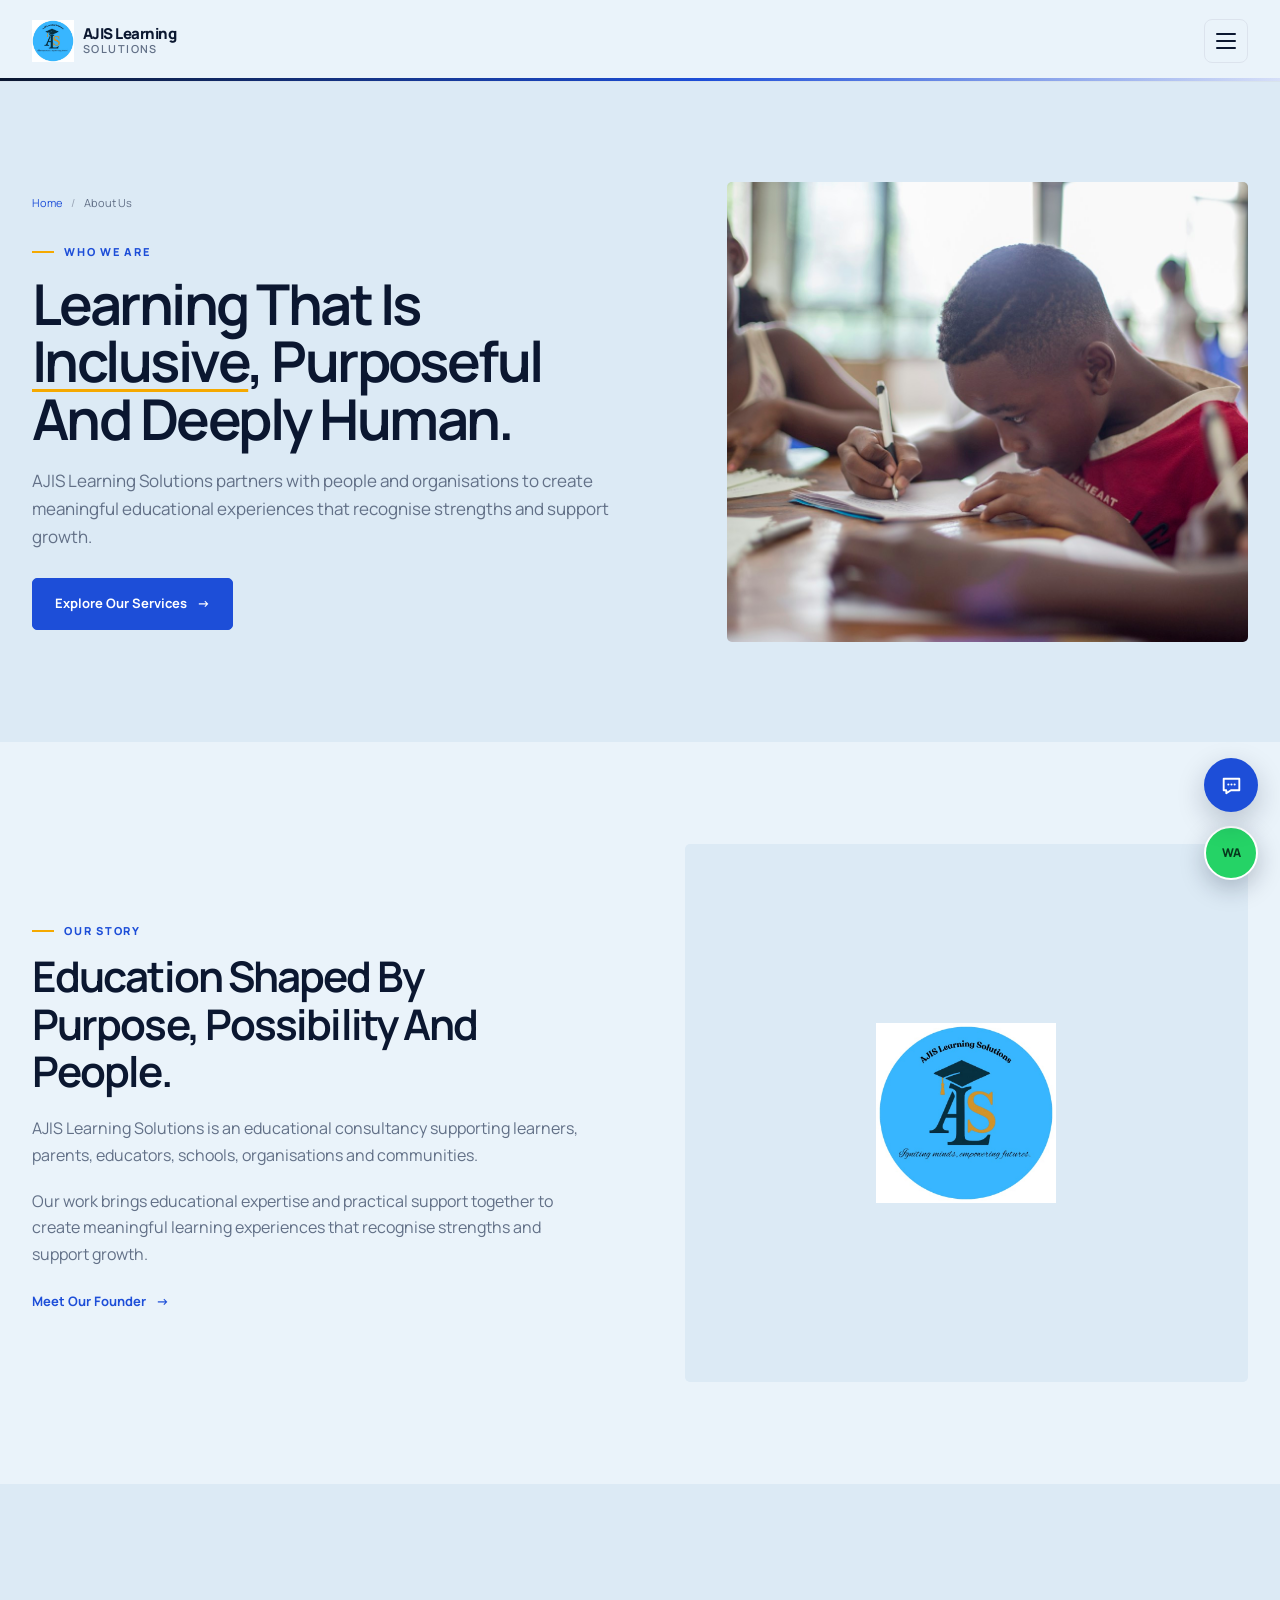
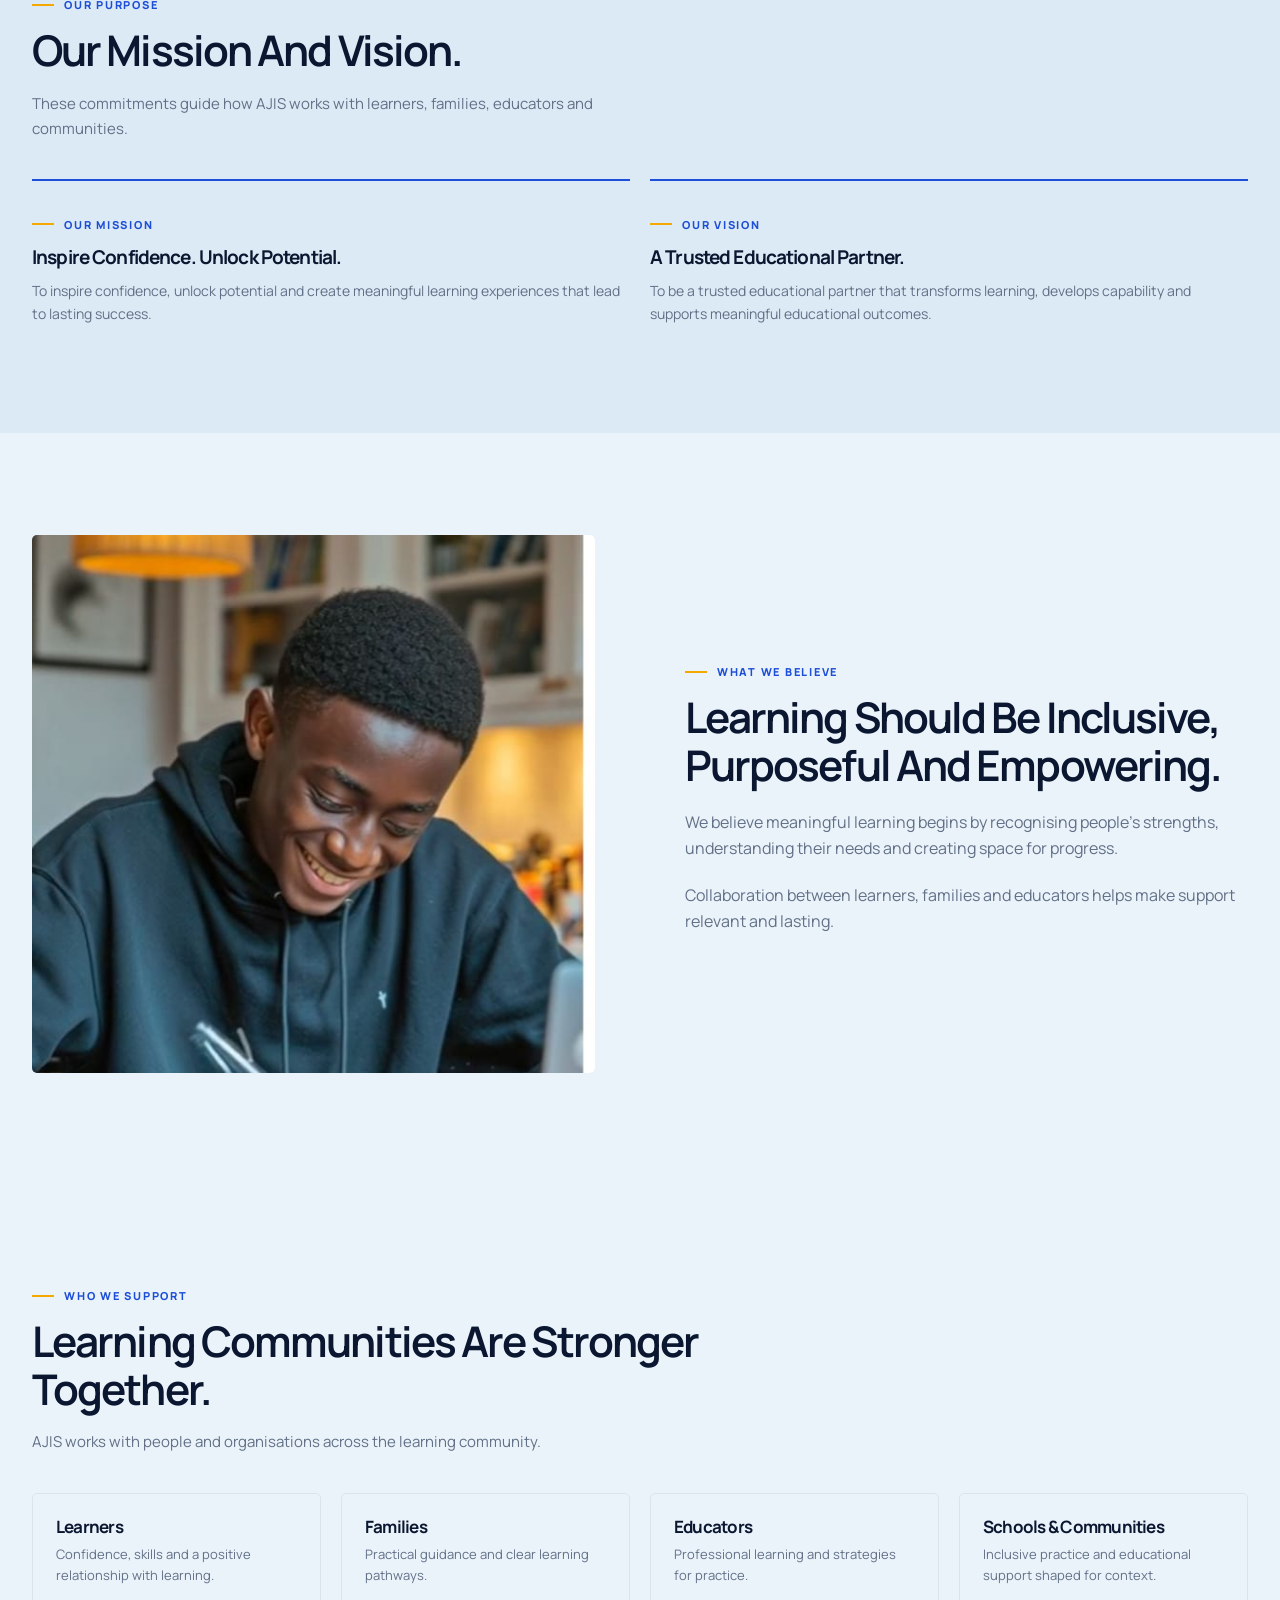
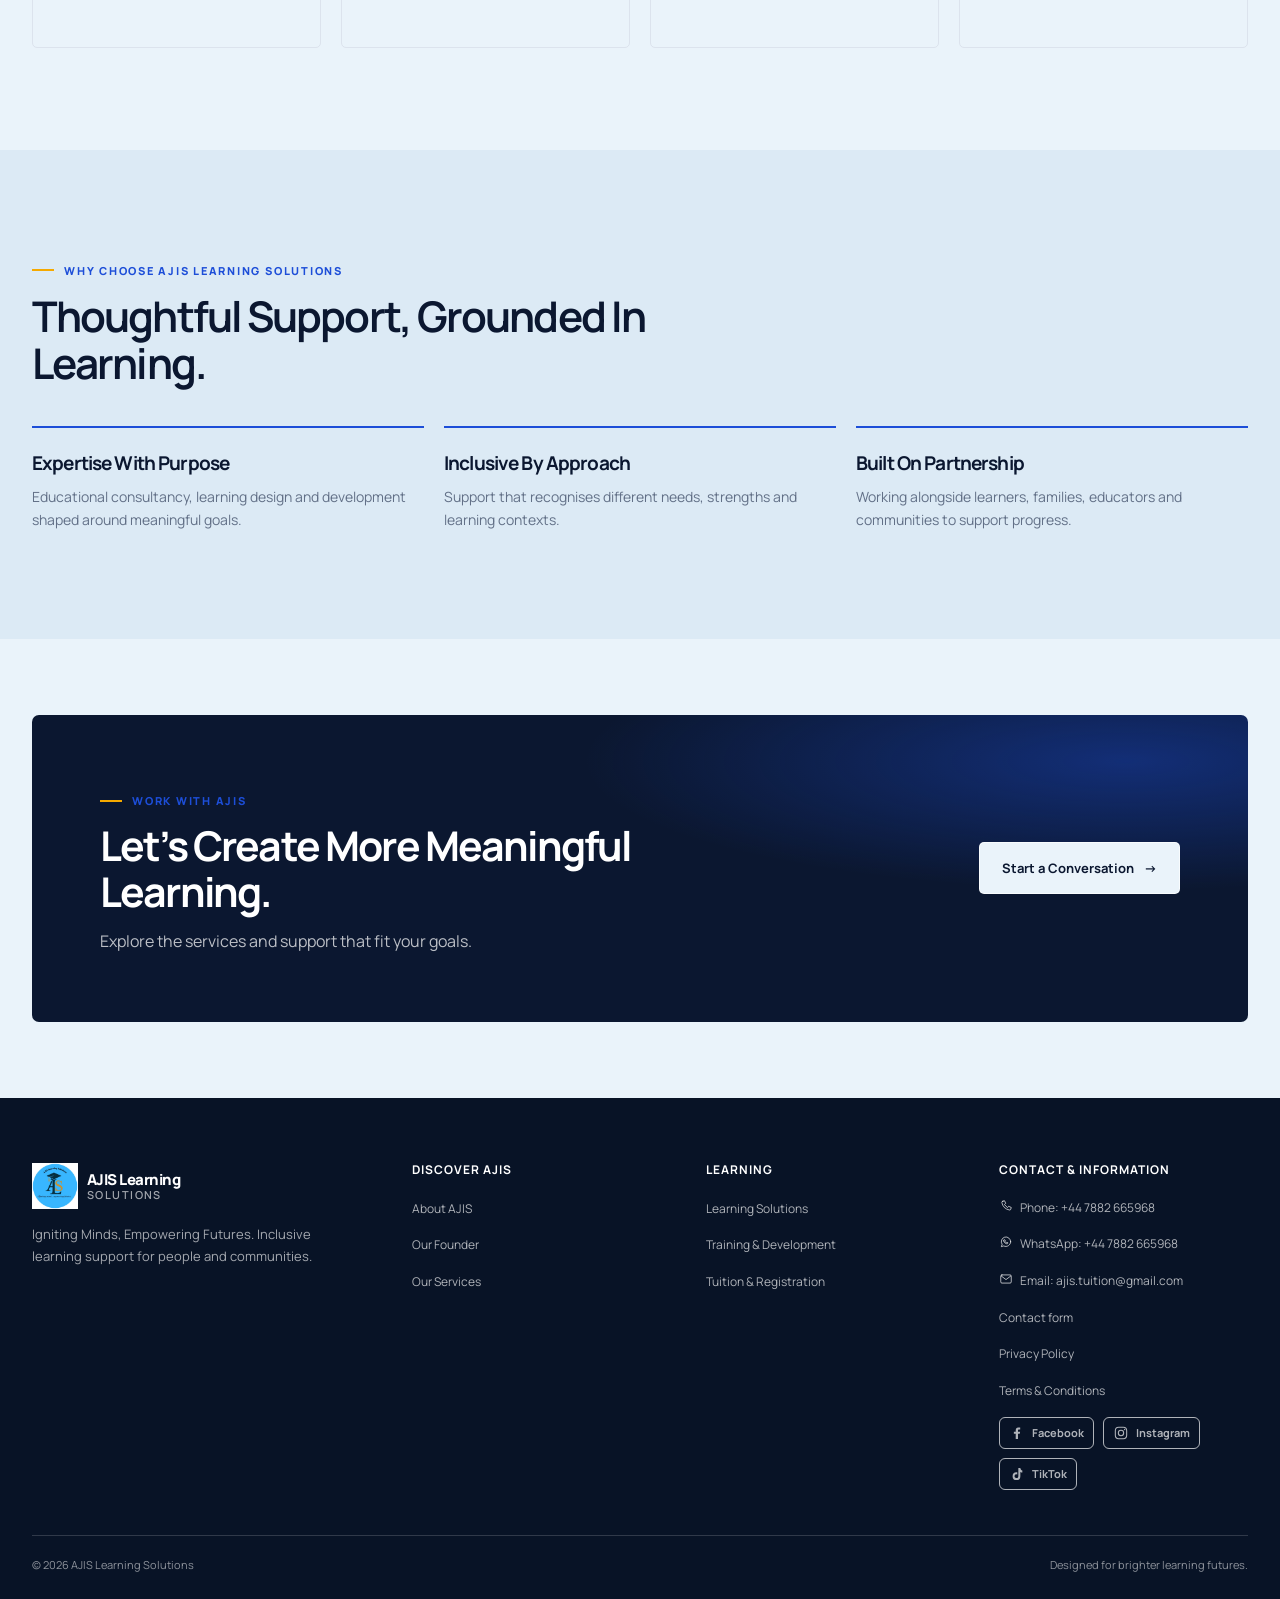
==== commit 0a475c61: "Complete AJIS website contact and assistant updates Co-authored-by: Copilot <223556219+Copilot@users" ====
--- a/about.html
+++ b/about.html
@@ -9,9 +9,9 @@
     <link rel="preconnect" href="https://fonts.googleapis.com" />
     <link rel="preconnect" href="https://fonts.gstatic.com" crossorigin />
     <link rel="icon" type="image/jpeg" data-image-key="otherWebsiteImages.logo" />
-    <link rel="stylesheet" href="styles.css?v=photo-refresh-1" />
-    <script src="assets/js/image-config.js?v=photo-refresh-1" defer></script>
-    <script src="script.js?v=photo-refresh-1" defer></script>
+    <link rel="stylesheet" href="styles.css?v=contact-section-20261112-2" />
+    <script src="assets/js/image-config.js?v=contact-integration-1" defer></script>
+    <script src="script.js?v=faq-assistant-20261112-2" defer></script>
   </head>
   <body>
     <a class="skip-link" href="#main-content">Skip to content</a>
@@ -49,9 +49,8 @@
             <p>Our work brings educational expertise and practical support together to create meaningful learning experiences that recognise strengths and support growth.</p>
             <a class="text-link" href="founder.html">Meet Our Founder <span aria-hidden="true">→</span></a>
           </div>
-          <div class="split-image founder-placeholder founder-image-slot" role="img" aria-label="Itoro-Obong Akie, Founder of AJIS Learning Solutions">
-            <img class="founder-photo" data-image-key="founder.portrait" alt="Itoro-Obong Akie, Founder of AJIS Learning Solutions" loading="lazy" />
-            <span class="founder-placeholder__monogram" aria-hidden="true">IA</span>
+          <div class="split-image founder-placeholder founder-image-slot founder-logo-slot">
+            <img class="founder-preview-logo" data-image-key="otherWebsiteImages.logo" alt="AJIS Learning Solutions logo" loading="lazy" />
           </div>
         </div>
       </section>
@@ -109,7 +108,7 @@
       <div><a class="brand footer-brand" href="index.html"><img class="brand-logo" data-image-key="otherWebsiteImages.logo" alt="AJIS Learning Solutions logo" /><span class="brand-name"><strong>AJIS Learning</strong><span>Solutions</span></span></a><p class="footer-about">Igniting Minds, Empowering Futures. Inclusive learning support for people and communities.</p></div>
       <div class="footer-column"><h2>Discover AJIS</h2><ul><li><a href="about.html">About AJIS</a></li><li><a href="founder.html">Our Founder</a></li><li><a href="services.html">Our Services</a></li></ul></div>
       <div class="footer-column"><h2>Learning</h2><ul><li><a href="learning-solutions.html">Learning Solutions</a></li><li><a href="training-development.html">Training &amp; Development</a></li><li><a href="tuition-registration.html">Tuition &amp; Registration</a></li></ul></div>
-      <div class="footer-column"><h2>Information</h2><ul><li><a href="contact.html">Contact</a></li><li><a href="privacy.html">Privacy Policy</a></li><li><a href="terms.html">Terms &amp; Conditions</a></li></ul></div>
+      <div class="footer-column"><h2>Contact &amp; Information</h2><ul><li><a class="footer-contact-link" href="tel:+447882665968"><svg class="footer-contact-icon" viewBox="0 0 24 24" aria-hidden="true" focusable="false"><path d="M6.6 3.8 9.5 3l2 4.5-2.1 1.7a15 15 0 0 0 5.4 5.4l1.7-2.1 4.5 2-.8 2.9a2 2 0 0 1-2.1 1.5A16.5 16.5 0 0 1 4.9 6a2 2 0 0 1 1.7-2.2Z" /></svg>Phone: +44 7882 665968</a></li><li><a class="footer-contact-link" href="https://wa.me/447882665968" target="_blank" rel="noopener noreferrer"><svg class="footer-contact-icon" viewBox="0 0 24 24" aria-hidden="true" focusable="false"><path d="M20 11.7a8 8 0 0 1-11.8 7L4 20l1.4-4.1A8 8 0 1 1 20 11.7Z" /><path d="M9 8.5c.3-.6.7-.5 1-.1l.8 1.2c.2.3.1.6-.2.9l-.5.5c.5 1 1.3 1.8 2.4 2.3l.5-.6c.2-.3.5-.3.8-.2l1.3.6c.4.2.5.6.2 1-.5.8-1.3 1.1-2.2.9-2.7-.6-4.8-2.7-5.4-5.2-.2-.6.3-1.1.6-1.3Z" /></svg>WhatsApp: +44 7882 665968</a></li><li><a class="footer-contact-link" href="mailto:ajis.tuition@gmail.com?subject=Enquiry%20%E2%80%94%20AJIS%20Learning%20Solutions"><svg class="footer-contact-icon" viewBox="0 0 24 24" aria-hidden="true" focusable="false"><rect x="3" y="5" width="18" height="14" rx="2" /><path d="m4 7 8 6 8-6" /></svg>Email: ajis.tuition@gmail.com</a></li><li><a href="contact.html">Contact form</a></li><li><a href="privacy.html">Privacy Policy</a></li><li><a href="terms.html">Terms &amp; Conditions</a></li></ul><nav class="footer-social-links" aria-label="AJIS social media"><a href="https://www.facebook.com/share/19p7oLeNVm/" target="_blank" rel="noopener noreferrer" aria-label="AJIS on Facebook" title="Visit AJIS on Facebook"><svg class="social-brand-icon social-brand-icon--facebook" viewBox="0 0 24 24" aria-hidden="true" focusable="false"><path d="M13.5 21v-8h2.7l.4-3h-3.1V8.1c0-.9.3-1.5 1.6-1.5h1.7V3.9c-.3 0-1.3-.1-2.5-.1-2.5 0-4.2 1.5-4.2 4.3V10H7.3v3h2.8v8z" /></svg><span>Facebook</span></a><a href="https://www.instagram.com/ajislearning?dlrf=MThrcDd4b3h5OTBqbg==" target="_blank" rel="noopener noreferrer" aria-label="AJIS on Instagram" title="Visit AJIS on Instagram"><svg class="social-brand-icon social-brand-icon--instagram" viewBox="0 0 24 24" aria-hidden="true" focusable="false"><rect x="3.5" y="3.5" width="17" height="17" rx="5" /><circle cx="12" cy="12" r="4" /><circle class="social-brand-icon__dot" cx="17.5" cy="6.8" r="1" /></svg><span>Instagram</span></a><a href="https://www.tiktok.com/@ajislearning?_r=1&amp;_t=ZN-9B9m23d1sqU" target="_blank" rel="noopener noreferrer" aria-label="AJIS on TikTok" title="Visit AJIS on TikTok"><svg class="social-brand-icon social-brand-icon--tiktok" viewBox="0 0 24 24" aria-hidden="true" focusable="false"><path d="M14 3h3c.2 1.8 1.2 3.2 3 3.8v3.1a9 9 0 0 1-3-.9v6.2a5.8 5.8 0 1 1-5.8-5.8c.4 0 .8 0 1.2.1v3.2a2.8 2.8 0 1 0 1.6 2.5z" /></svg><span>TikTok</span></a></nav></div>
     </div><div class="footer-bottom"><p>© <span data-current-year></span> AJIS Learning Solutions</p><p>Designed for brighter learning futures.</p></div></div></footer>
   </body>
 </html>
--- a/styles.css
+++ b/styles.css
@@ -1004,6 +1004,20 @@
   padding: 0;
 }
 
+.founder-logo-slot {
+  display: grid;
+  place-items: center;
+  padding: 30px;
+  background: var(--mist);
+}
+
+.founder-preview-logo {
+  display: block;
+  width: min(78%, 380px);
+  max-height: 180px;
+  object-fit: contain;
+}
+
 .founder-photo {
   position: absolute;
   inset: 0;
@@ -1220,6 +1234,530 @@
   color: #155d36;
 }
 
+.form-feedback[data-state="pending"] {
+  display: flex;
+  align-items: center;
+  gap: 10px;
+  padding: 12px 14px;
+  border-left: 3px solid var(--blue);
+  background: var(--mist);
+  color: var(--ink);
+}
+
+.form-feedback[data-state="pending"]::before {
+  width: 15px;
+  height: 15px;
+  flex: 0 0 auto;
+  border: 2px solid rgba(29, 78, 216, 0.25);
+  border-top-color: var(--blue);
+  border-radius: 50%;
+  animation: form-submit-spin 800ms linear infinite;
+  content: "";
+}
+
+@keyframes form-submit-spin {
+  to { transform: rotate(360deg); }
+}
+
+@media (prefers-reduced-motion: reduce) {
+  .form-feedback[data-state="pending"]::before {
+    animation: none;
+    border-color: var(--blue);
+  }
+}
+
+.field--consent label {
+  display: flex;
+  align-items: flex-start;
+  gap: 10px;
+  font-weight: 500;
+  line-height: 1.55;
+}
+
+.form-honeypot {
+  position: absolute;
+  left: -10000px;
+  width: 1px;
+  height: 1px;
+  overflow: hidden;
+}
+
+.field--consent input {
+  width: auto;
+  flex: 0 0 auto;
+  margin: 4px 0 0;
+}
+
+.field--consent a {
+  color: var(--blue);
+  text-decoration: underline;
+}
+
+.contact-channel-grid {
+  display: grid;
+  grid-template-columns: repeat(3, minmax(0, 1fr));
+  gap: 16px;
+  margin-top: 30px;
+}
+
+.contact-channel-grid.homepage-contact-grid {
+  margin-top: 0;
+}
+
+.contact-channel-card {
+  min-width: 0;
+  padding: 22px;
+  border: 1px solid rgba(11, 23, 48, 0.1);
+  border-radius: 8px;
+  background: var(--surface);
+  transition: border-color 180ms ease, box-shadow 180ms ease, transform 180ms ease;
+}
+
+.contact-channel-card:hover,
+.contact-channel-card:focus-within {
+  transform: translateY(-2px);
+  border-color: rgba(29, 78, 216, 0.35);
+  box-shadow: 0 10px 24px rgba(11, 23, 48, 0.08);
+}
+
+.contact-channel-card h3 {
+  margin: 0 0 8px;
+  color: var(--ink);
+  font-size: 15px;
+}
+
+.contact-channel-card p {
+  margin: 0 0 13px;
+  color: var(--muted);
+  font-size: 13px;
+}
+
+.contact-channel-card a {
+  display: inline-flex;
+  align-items: center;
+  gap: 8px;
+  color: var(--blue);
+  font-size: 13px;
+  font-weight: 700;
+  overflow-wrap: anywhere;
+}
+
+.contact-channel-icon {
+  width: 21px;
+  height: 21px;
+  flex: 0 0 auto;
+  fill: none;
+  stroke: currentColor;
+  stroke-linecap: round;
+  stroke-linejoin: round;
+  stroke-width: 1.8;
+}
+
+.contact-channel-icon path {
+  fill: none;
+}
+
+.contact-channel-card .contact-channel-social-link {
+  display: inline-flex;
+  align-items: center;
+  gap: 8px;
+}
+
+.contact-channel-social-icon {
+  display: inline-grid;
+  width: 25px;
+  height: 25px;
+  flex: 0 0 auto;
+  place-items: center;
+  border-radius: 50%;
+  background: var(--blue);
+  color: var(--paper);
+  transition: background-color 180ms ease;
+}
+
+.contact-channel-social-icon path {
+  fill: currentColor;
+}
+
+.contact-channel-social-icon rect,
+.contact-channel-social-icon circle {
+  fill: none;
+  stroke: currentColor;
+  stroke-width: 1.8;
+}
+
+.contact-channel-social-icon .contact-channel-social-dot {
+  fill: currentColor;
+  stroke: none;
+}
+
+.contact-channel-social-link:hover .contact-channel-social-icon,
+.contact-channel-social-link:focus-visible .contact-channel-social-icon {
+  background: var(--red);
+}
+
+.contact-social-links,
+.footer-social-links {
+  display: flex;
+  flex-wrap: wrap;
+  gap: 9px;
+}
+
+.contact-social-links {
+  margin-top: 24px;
+}
+
+.contact-social-links a,
+.footer-social-links a {
+  display: inline-grid;
+  min-width: 38px;
+  min-height: 38px;
+  place-items: center;
+  border: 1px solid currentColor;
+  border-radius: 50%;
+  font-size: 10px;
+  font-weight: 800;
+  letter-spacing: 0.02em;
+  text-decoration: none;
+}
+
+.contact-social-links a {
+  display: flex;
+  align-items: center;
+  gap: 7px;
+  padding-inline: 12px;
+  border-radius: 999px;
+  color: var(--blue);
+}
+
+.contact-social-links a span:last-child {
+  font-size: 12px;
+  font-weight: 700;
+  letter-spacing: 0;
+}
+
+.contact-social-links a:hover,
+.contact-social-links a:focus-visible {
+  background: var(--mist);
+  transform: translateY(-2px);
+}
+
+.footer-social-links {
+  margin-top: 15px;
+}
+
+.footer-social-links a {
+  display: flex;
+  width: fit-content;
+  min-height: 32px;
+  align-items: center;
+  gap: 7px;
+  padding: 4px 9px;
+  border-radius: 6px;
+  color: rgba(255, 255, 255, 0.75);
+}
+
+.footer-social-links a span:last-child {
+  font-size: 11px;
+  font-weight: 700;
+  letter-spacing: 0;
+}
+
+.social-brand-icon {
+  display: inline-block;
+  width: 16px;
+  height: 16px;
+  flex: 0 0 auto;
+}
+
+.social-brand-icon--facebook path,
+.social-brand-icon--tiktok path {
+  fill: currentColor;
+}
+
+.social-brand-icon--instagram {
+  fill: none;
+  stroke: currentColor;
+  stroke-width: 1.6;
+}
+
+.social-brand-icon__dot {
+  fill: currentColor;
+  stroke: none;
+}
+
+.footer-social-links a:hover,
+.footer-social-links a:focus-visible {
+  transform: translateY(-2px);
+  background: rgba(255, 255, 255, 0.1);
+  color: var(--paper);
+}
+
+@media (max-width: 980px) {
+  .contact-channel-grid.homepage-contact-grid {
+    grid-template-columns: repeat(2, minmax(0, 1fr));
+  }
+}
+
+@media (max-width: 520px) {
+  .contact-channel-grid.homepage-contact-grid {
+    grid-template-columns: 1fr;
+  }
+}
+
+.faq-assistant {
+  position: fixed;
+  right: 22px;
+  bottom: 88px;
+  z-index: 1000;
+}
+
+.faq-assistant__toggle {
+  display: grid;
+  width: 54px;
+  height: 54px;
+  place-items: center;
+  border: 0;
+  border-radius: 50%;
+  background: var(--blue);
+  box-shadow: 0 10px 28px rgba(11, 23, 48, 0.22);
+  color: var(--paper);
+  cursor: pointer;
+  transition: background-color 180ms ease, transform 180ms ease;
+}
+
+.faq-assistant__toggle:hover,
+.faq-assistant__toggle:focus-visible {
+  transform: translateY(-2px);
+  background: var(--blue-dark);
+}
+
+.faq-assistant__toggle svg {
+  width: 25px;
+  height: 25px;
+  fill: none;
+  stroke: currentColor;
+  stroke-linecap: round;
+  stroke-linejoin: round;
+  stroke-width: 1.8;
+}
+
+.faq-assistant__toggle svg circle {
+  fill: currentColor;
+  stroke: none;
+}
+
+.faq-assistant__panel {
+  position: absolute;
+  right: 0;
+  bottom: 60px;
+  display: flex;
+  width: min(370px, calc(100vw - 28px));
+  max-height: min(560px, calc(100dvh - 142px));
+  flex-direction: column;
+  overflow: hidden;
+  border: 1px solid rgba(11, 23, 48, 0.14);
+  border-radius: 14px;
+  background: var(--surface);
+  box-shadow: var(--shadow);
+  animation: faq-assistant-open 180ms ease-out;
+}
+
+.faq-assistant__panel[hidden],
+.whatsapp-handoff[hidden] {
+  display: none;
+}
+
+@keyframes faq-assistant-open {
+  from {
+    opacity: 0;
+    transform: translateY(8px) scale(0.98);
+  }
+  to {
+    opacity: 1;
+    transform: translateY(0) scale(1);
+  }
+}
+
+.faq-assistant__header {
+  display: flex;
+  align-items: center;
+  justify-content: space-between;
+  gap: 14px;
+  padding: 16px 18px;
+  background: var(--blue-dark);
+  color: var(--paper);
+}
+
+.faq-assistant__header h2 {
+  margin: 0;
+  color: inherit;
+  font-size: 15px;
+}
+
+.faq-assistant__header p {
+  margin: 3px 0 0;
+  color: rgba(255, 255, 255, 0.78);
+  font-size: 11px;
+}
+
+.faq-assistant__close {
+  width: 36px;
+  height: 36px;
+  border: 0;
+  border-radius: 50%;
+  background: transparent;
+  color: inherit;
+  cursor: pointer;
+  font: inherit;
+  font-size: 24px;
+}
+
+.faq-assistant__messages {
+  display: flex;
+  min-height: 90px;
+  max-height: 260px;
+  flex: 1 1 auto;
+  flex-direction: column;
+  gap: 10px;
+  overflow-y: auto;
+  padding: 14px 16px;
+}
+
+.faq-assistant__message {
+  max-width: 92%;
+  margin: 0;
+  padding: 11px 13px;
+  border-radius: 12px;
+  color: var(--ink);
+  font-size: 12px;
+  line-height: 1.6;
+}
+
+.faq-assistant__message--answer {
+  align-self: flex-start;
+  background: var(--mist);
+}
+
+.faq-assistant__message--question {
+  align-self: flex-end;
+  background: #e4ecff;
+}
+
+.faq-assistant__message a {
+  display: inline-block;
+  margin-top: 5px;
+  color: var(--blue-dark);
+  font-weight: 800;
+  text-decoration: underline;
+  text-underline-offset: 2px;
+}
+
+.faq-assistant__quick-questions {
+  display: flex;
+  flex-wrap: wrap;
+  gap: 7px;
+  padding: 0 14px 12px;
+}
+
+.faq-assistant__quick-questions button {
+  padding: 7px 9px;
+  border: 1px solid rgba(29, 78, 216, 0.25);
+  border-radius: 999px;
+  background: var(--surface);
+  color: var(--blue-dark);
+  cursor: pointer;
+  font: inherit;
+  font-size: 10px;
+  line-height: 1.35;
+  text-align: left;
+  transition: background-color 160ms ease, border-color 160ms ease;
+}
+
+.faq-assistant__quick-questions button:hover,
+.faq-assistant__quick-questions button:focus-visible {
+  border-color: var(--blue);
+  background: var(--mist);
+}
+
+.faq-assistant__form {
+  display: flex;
+  gap: 9px;
+  padding: 12px 16px;
+  border-top: 1px solid var(--line);
+}
+
+.faq-assistant__form input {
+  width: 100%;
+  min-width: 0;
+  padding: 10px 12px;
+  border: 1px solid var(--line);
+  border-radius: 7px;
+  font: inherit;
+  font-size: 12px;
+}
+
+.faq-assistant__form .btn {
+  min-height: 40px;
+  padding-inline: 14px;
+}
+
+.faq-assistant__notice {
+  margin: 0;
+  padding: 0 16px 10px;
+  color: var(--muted);
+  font-size: 10px;
+  line-height: 1.4;
+}
+
+.faq-assistant__handoff {
+  display: flex;
+  gap: 18px;
+  padding: 0 16px 16px;
+}
+
+.faq-assistant__handoff a {
+  color: var(--blue);
+  font-size: 12px;
+  font-weight: 700;
+}
+
+.faq-assistant__handoff a:hover,
+.faq-assistant__handoff a:focus-visible {
+  color: var(--red);
+  text-decoration: underline;
+  text-underline-offset: 3px;
+}
+
+.floating-whatsapp {
+  position: fixed;
+  right: 22px;
+  bottom: 20px;
+  z-index: 999;
+  display: grid;
+  width: 54px;
+  height: 54px;
+  place-items: center;
+  border: 2px solid var(--paper);
+  border-radius: 50%;
+  background: #25d366;
+  box-shadow: 0 8px 24px rgba(11, 23, 48, 0.25);
+  color: #07381d;
+  font-size: 12px;
+  font-weight: 800;
+  text-decoration: none;
+}
+
+.sr-only {
+  position: absolute;
+  width: 1px;
+  height: 1px;
+  overflow: hidden;
+  clip: rect(0, 0, 0, 0);
+  white-space: nowrap;
+  clip-path: inset(50%);
+}
+
 .page-hero {
   padding-block: clamp(60px, 8vw, 100px);
   background: var(--mist);
@@ -1330,6 +1868,72 @@
   margin-top: 4px;
 }
 
+.service-item__details {
+  min-width: 0;
+}
+
+.service-item__details summary {
+  display: flex;
+  min-height: 42px;
+  align-items: center;
+  justify-content: space-between;
+  gap: 12px;
+  padding: 8px 11px;
+  border: 1px solid var(--line);
+  border-radius: 6px;
+  color: var(--blue-dark);
+  cursor: pointer;
+  font-size: 12px;
+  font-weight: 700;
+  list-style: none;
+}
+
+.service-item__details summary::-webkit-details-marker {
+  display: none;
+}
+
+.service-item__details summary::marker {
+  content: "";
+}
+
+.service-item__details summary:focus-visible {
+  outline: 3px solid rgba(29, 78, 216, 0.35);
+  outline-offset: 3px;
+}
+
+.service-item__arrow {
+  color: var(--red);
+  font-size: 18px;
+  line-height: 1;
+  transition: transform 180ms ease;
+}
+
+.service-item__details[open] .service-item__arrow {
+  transform: rotate(180deg);
+}
+
+.service-item__detail-content {
+  padding-top: 12px;
+}
+
+.service-item__detail-content .service-item__benefits {
+  margin: 0;
+}
+
+@keyframes support-details-open {
+  from {
+    opacity: 0;
+    transform: translateY(-4px);
+  }
+  to {
+    opacity: 1;
+    transform: translateY(0);
+  }
+}
+
+.service-item__details[open] .service-item__detail-content {
+  animation: support-details-open 180ms ease-out;
+}
 .service-feature {
   display: grid;
   grid-template-columns: minmax(0, 0.95fr) minmax(0, 1.05fr);
@@ -1595,12 +2199,59 @@
 .footer-column a {
   color: rgba(255, 255, 255, 0.68);
   font-size: 12px;
+  overflow-wrap: anywhere;
   text-decoration: none;
   transition: color 180ms ease;
 }
 
+.footer-column .footer-contact-link {
+  display: inline-flex;
+  align-items: flex-start;
+  gap: 7px;
+}
+
+.footer-contact-icon {
+  width: 14px;
+  height: 14px;
+  flex: 0 0 auto;
+  margin-top: 1px;
+  fill: none;
+  stroke: currentColor;
+  stroke-linecap: round;
+  stroke-linejoin: round;
+  stroke-width: 1.7;
+}
+
 .footer-column a:hover {
   color: var(--paper);
+}
+
+.footer-social-icon {
+  display: inline-grid;
+  width: 16px;
+  height: 16px;
+  flex: 0 0 auto;
+  place-items: center;
+  color: currentColor;
+}
+
+.footer-social-icon--facebook {
+  border-radius: 50%;
+  background: currentColor;
+}
+
+.footer-social-icon--facebook path {
+  fill: #081326;
+}
+
+.footer-social-icon--instagram {
+  fill: none;
+  stroke: currentColor;
+  stroke-width: 1.6;
+}
+
+.footer-social-icon--tiktok {
+  fill: currentColor;
 }
 
 .footer-bottom {
@@ -1860,6 +2511,10 @@
     grid-template-columns: repeat(2, minmax(0, 1fr));
     gap: 36px;
   }
+
+  .contact-channel-grid {
+    grid-template-columns: 1fr;
+  }
 }
 
 @media (max-width: 700px) {
@@ -2063,6 +2718,10 @@
     grid-column: 2;
   }
 
+  .service-item__details {
+    grid-column: 2;
+  }
+
   .values-grid,
   .audience-grid {
     grid-template-columns: 1fr;
@@ -2106,6 +2765,31 @@
   .footer-bottom {
     align-items: start;
     flex-direction: column;
+  }
+
+  .faq-assistant {
+    right: 14px;
+    bottom: 82px;
+  }
+
+  .faq-assistant__panel {
+    width: min(360px, calc(100vw - 28px));
+    max-height: calc(100dvh - 142px);
+  }
+
+  .faq-assistant__messages {
+    max-height: min(220px, 28dvh);
+  }
+
+  .faq-assistant__quick-questions button {
+    font-size: 10px;
+  }
+
+  .floating-whatsapp {
+    right: 14px;
+    bottom: 16px;
+    width: 50px;
+    height: 50px;
   }
 
   .carousel__slide,
@@ -2120,6 +2804,19 @@
 
   .carousel__controls {
     flex-wrap: wrap;
+  }
+}
+
+@media (prefers-reduced-motion: reduce) {
+  .contact-channel-card,
+  .faq-assistant__toggle,
+  .contact-channel-social-icon,
+  .faq-assistant__quick-questions button {
+    transition: none;
+  }
+
+  .faq-assistant__panel {
+    animation: none;
   }
 }
 
